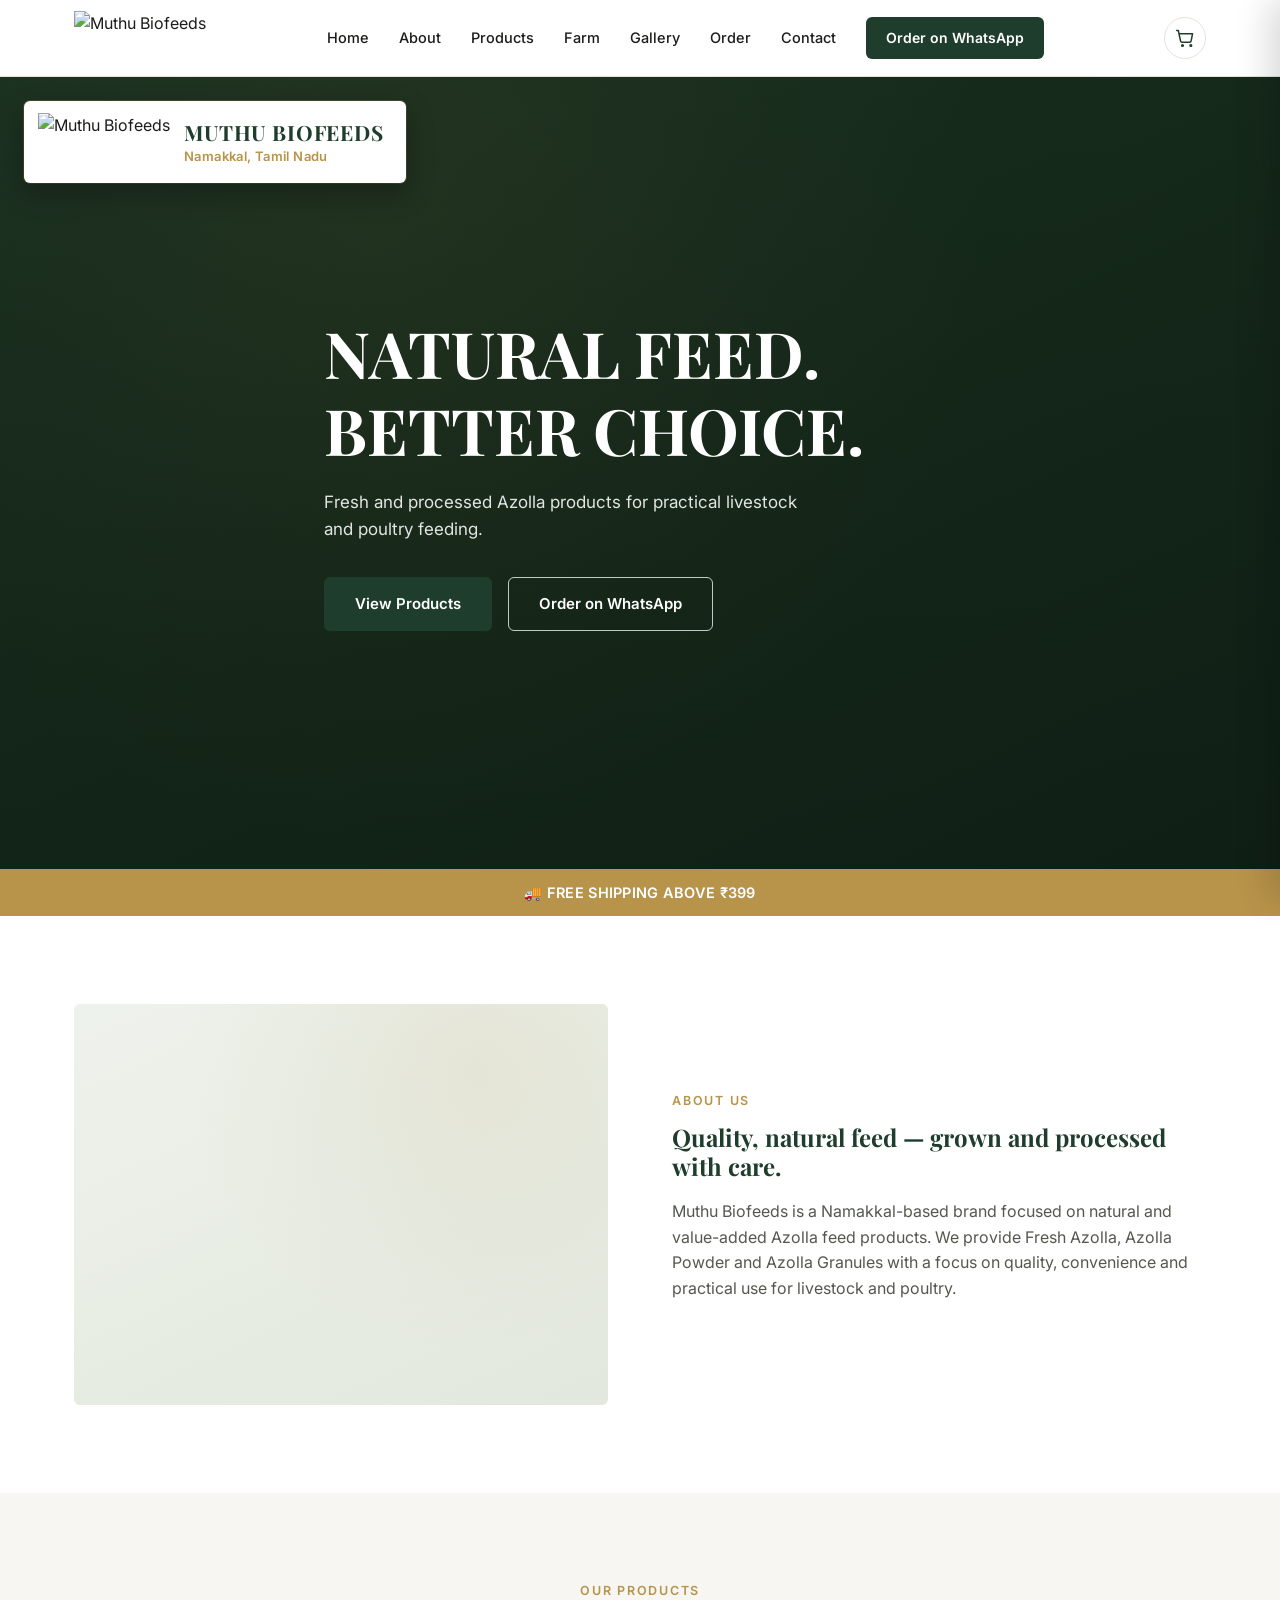
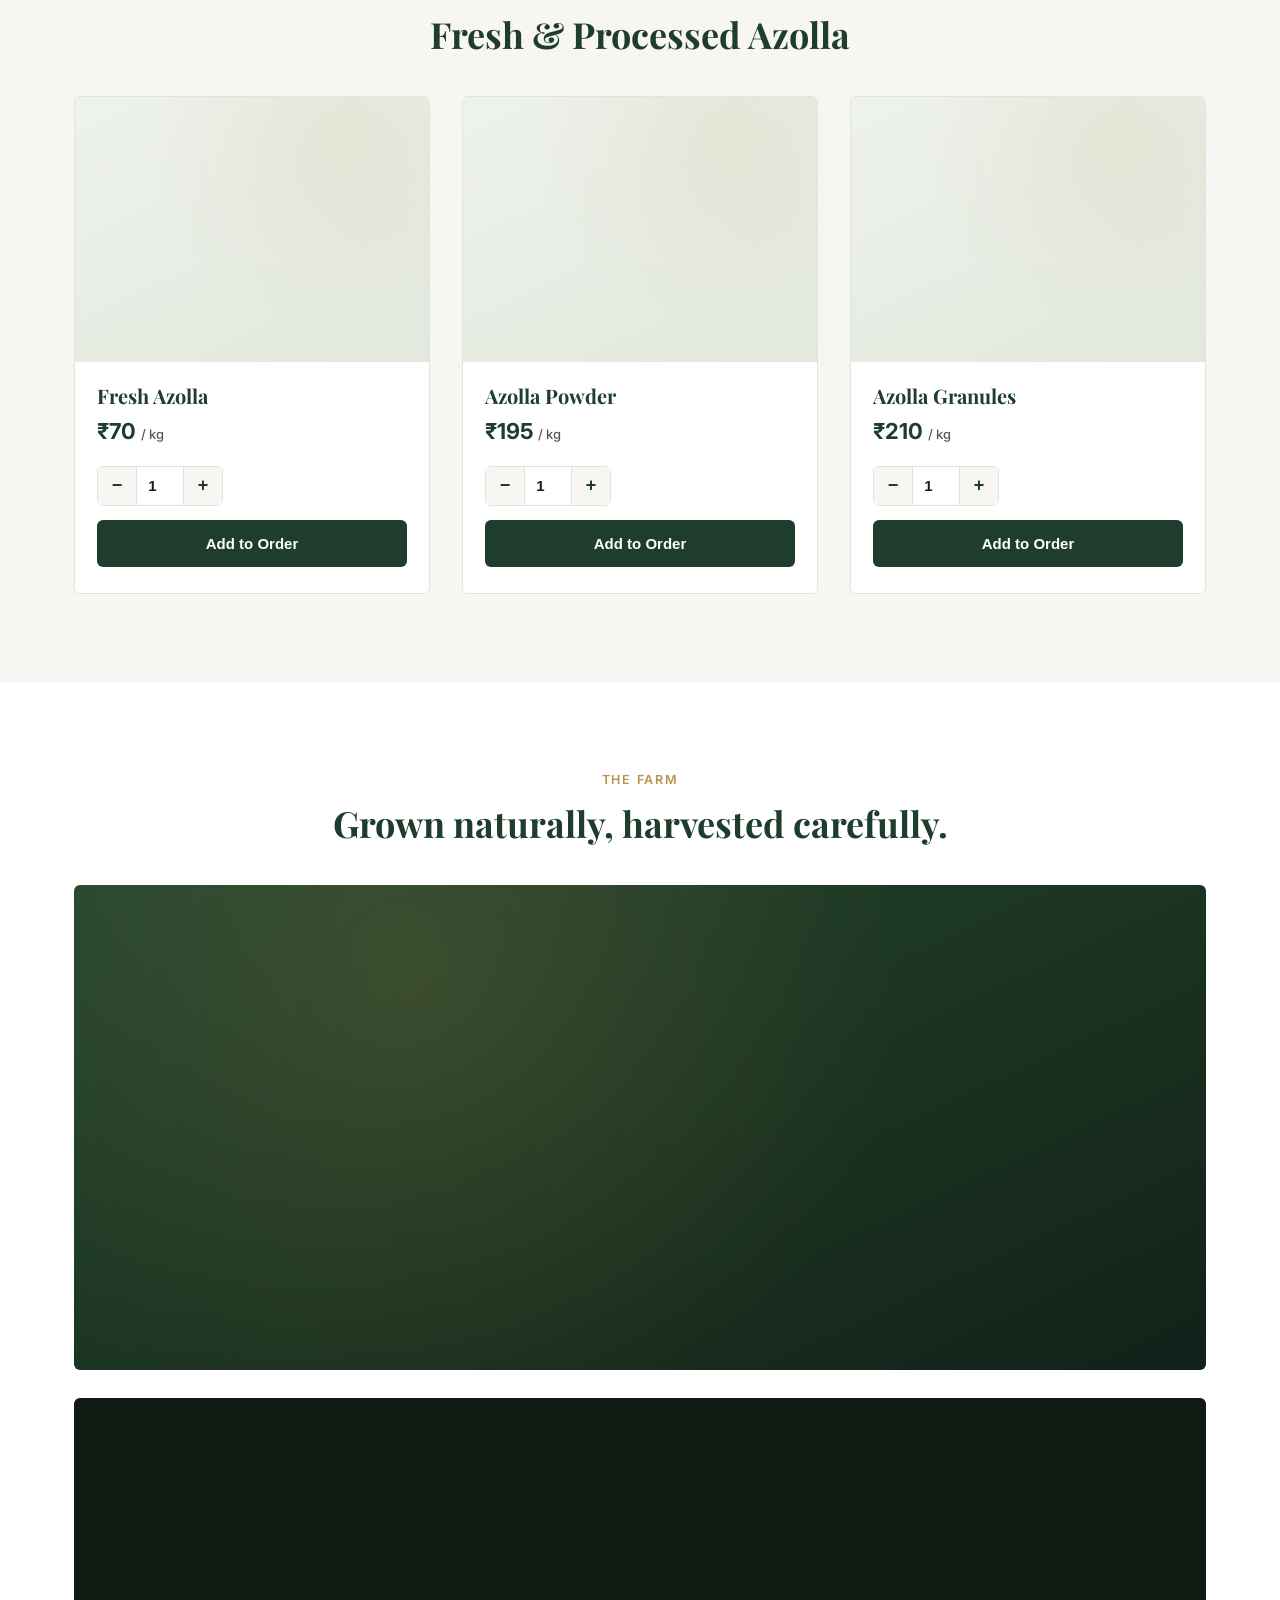
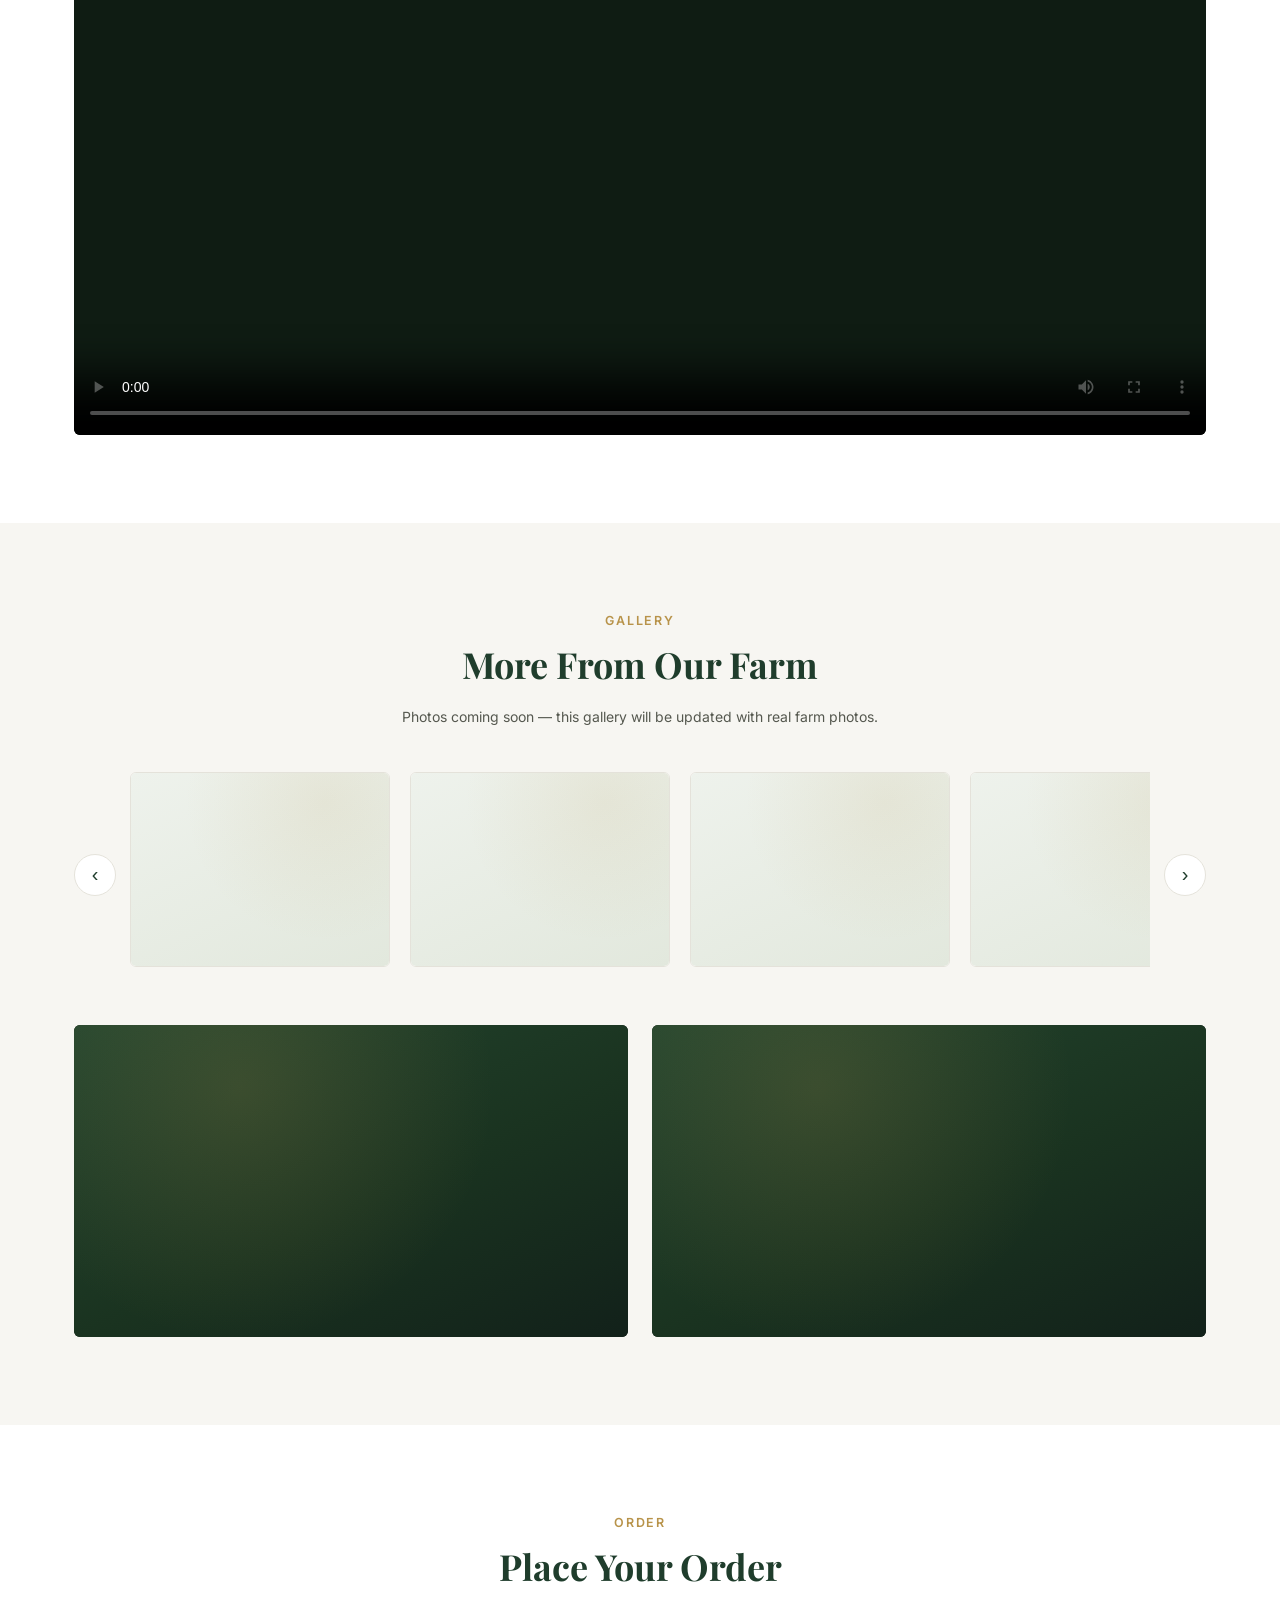
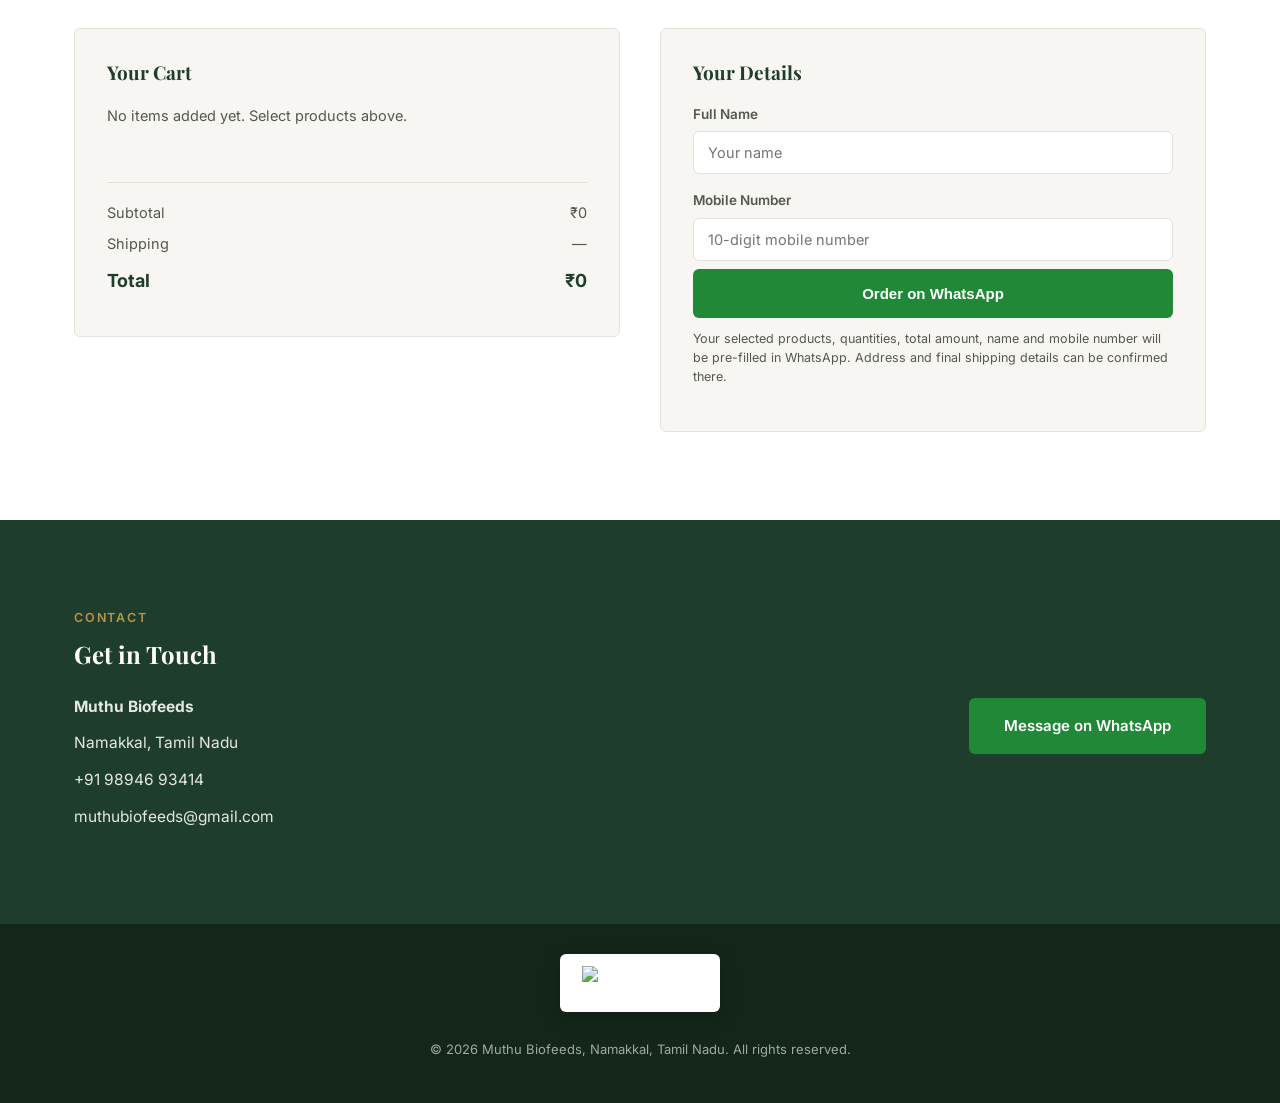
==== index.html @ d83cf25a "Add files via upload" ====
<!DOCTYPE html>
<html lang="en">
<head>
<meta charset="UTF-8">
<meta name="viewport" content="width=device-width, initial-scale=1.0">
<title>Muthu Biofeeds | Azolla Feed Products in Namakkal, Tamil Nadu</title>
<meta name="description" content="Muthu Biofeeds in Namakkal, Tamil Nadu offers Fresh Azolla, Azolla Powder and Azolla Granules for cattle, goats and poultry. Order directly on WhatsApp.">
<meta name="keywords" content="Azolla feed, Azolla powder, Azolla granules, fresh Azolla, Azolla feed Namakkal, Azolla feed Tamil Nadu, cattle feed, goat feed, poultry feed">
<meta name="author" content="Muthu Biofeeds">
<meta name="robots" content="index, follow, max-image-preview:large">
<meta name="theme-color" content="#0b5d3b">
<link rel="canonical" href="https://azolla.shop/">

<meta property="og:type" content="website">
<meta property="og:title" content="Muthu Biofeeds | Azolla Feed Products">
<meta property="og:description" content="Fresh Azolla, Azolla Powder and Azolla Granules from Muthu Biofeeds, Namakkal, Tamil Nadu.">
<meta property="og:url" content="https://azolla.shop/">
<meta property="og:image" content="https://azolla.shop/assets/images/hero-farm.jpg">
<meta property="og:site_name" content="Muthu Biofeeds">
<meta name="twitter:card" content="summary_large_image">
<meta name="twitter:title" content="Muthu Biofeeds | Azolla Feed Products">
<meta name="twitter:description" content="Fresh and processed Azolla products for cattle, goats and poultry.">
<meta name="twitter:image" content="https://azolla.shop/assets/images/hero-farm.jpg">

<!-- Fonts -->
<link rel="preconnect" href="https://fonts.googleapis.com">
<link rel="preconnect" href="https://fonts.gstatic.com" crossorigin>
<link href="https://fonts.googleapis.com/css2?family=Playfair+Display:wght@600;700&family=Inter:wght@400;500;600;700&display=swap" rel="stylesheet">

<link rel="stylesheet" href="style.css">

<!-- Favicon -->
<link rel="icon" type="image/png" sizes="32x32" href="assets/images/favicon-32.png">
<link rel="icon" type="image/png" sizes="16x16" href="assets/images/favicon-16.png">
<link rel="apple-touch-icon" sizes="180x180" href="assets/images/favicon-180.png">
<script type="application/ld+json">
{
  "@context": "https://schema.org",
  "@type": "Organization",
  "name": "Muthu Biofeeds",
  "url": "https://azolla.shop/",
  "logo": "https://azolla.shop/assets/images/logo-full-transparent-sm.png",
  "description": "Azolla feed products including Fresh Azolla, Azolla Powder and Azolla Granules for cattle, goats and poultry.",
  "telephone": "+91 98946 93414",
  "email": "muthubiofeeds@gmail.com",
  "address": {
    "@type": "PostalAddress",
    "addressLocality": "Namakkal",
    "addressRegion": "Tamil Nadu",
    "addressCountry": "IN"
  },
  "sameAs": []
}
</script>
</head>
<body>

<!-- ================= HEADER ================= -->
<header class="site-header" id="top">
  <div class="container header-inner">
    <a href="#top" class="brand">
      <img src="assets/images/logo-full-transparent-sm.png" alt="Muthu Biofeeds" class="brand-logo">
    </a>

    <nav class="main-nav" id="mainNav">
      <a href="#top" class="nav-link">Home</a>
      <a href="#about" class="nav-link">About</a>
      <a href="#products" class="nav-link">Products</a>
      <a href="#farm" class="nav-link">Farm</a>
      <a href="#gallery" class="nav-link">Gallery</a>
      <a href="#order" class="nav-link">Order</a>
      <a href="#contact" class="nav-link">Contact</a>
      <a href="#order" class="nav-cta">Order on WhatsApp</a>
    </nav>

    <div class="header-actions">
      <button class="cart-icon-btn" id="cartIconBtn" aria-label="View cart">
        <svg viewBox="0 0 24 24" fill="none" stroke="currentColor" stroke-width="1.8" stroke-linecap="round" stroke-linejoin="round">
          <circle cx="9" cy="21" r="1"></circle>
          <circle cx="19" cy="21" r="1"></circle>
          <path d="M2 3h2l2.6 12.4a2 2 0 0 0 2 1.6h8.8a2 2 0 0 0 2-1.6L21 7H6"></path>
        </svg>
        <span class="cart-count" id="cartCount">0</span>
      </button>

      <button class="nav-toggle" id="navToggle" aria-label="Open menu">
        <span></span><span></span><span></span>
      </button>
    </div>
  </div>
</header>

<!-- ================= CART DRAWER ================= -->
<div class="cart-drawer-overlay" id="cartOverlay"></div>
<aside class="cart-drawer" id="cartDrawer" aria-label="Shopping cart">
  <div class="cart-drawer-header">
    <h3>Your Cart</h3>
    <button class="cart-drawer-close" id="cartDrawerClose" aria-label="Close cart">&times;</button>
  </div>

  <div class="cart-drawer-body">
    <div id="drawerItems" class="cart-items">
      <p class="cart-empty" id="drawerEmptyMsg">No items added yet. Select products to add them here.</p>
    </div>
  </div>

  <div class="cart-drawer-footer">
    <div class="cart-row cart-total">
      <span>Total</span>
      <span id="drawerTotal">₹0</span>
    </div>
    <a href="#order" class="btn btn-primary" id="drawerCheckoutBtn">View Cart &amp; Checkout</a>
  </div>
</aside>

<!-- ================= HERO ================= -->
<section class="hero">
  <div class="hero-media">
    <div class="media-placeholder placeholder-dark">
      <img src="assets/images/logo-icon-sm.png" alt="" class="placeholder-mark">
    </div>
    <!-- Replace this file with a real photograph of your Azolla farm -->
    <img src="assets/images/hero-farm.jpg" alt="Azolla cultivation pond at Muthu Biofeeds farm" class="real-photo" onload="this.classList.add('loaded')" onerror="this.style.display='none'">
  </div>
  <div class="hero-overlay"></div>

  <div class="hero-brand-cluster">
    <img src="assets/images/logo-icon-sm.png" alt="Muthu Biofeeds" class="hero-brand-icon">
    <div class="hero-brand-text">
      <span class="hero-name-title">MUTHU BIOFEEDS</span>
      <span class="hero-name-sub">Namakkal, Tamil Nadu</span>
    </div>
  </div>

  <div class="container hero-content">
    <h1>NATURAL FEED.<br>BETTER CHOICE.</h1>
    <p class="hero-sub">Fresh and processed Azolla products for practical livestock and poultry feeding.</p>
    <div class="hero-actions">
      <a href="#products" class="btn btn-primary">View Products</a>
      <a href="#order" class="btn btn-outline">Order on WhatsApp</a>
    </div>
  </div>
</section>

<!-- ================= SHIPPING BANNER ================= -->
<div class="shipping-banner">
  <div class="container">🚚 FREE SHIPPING ABOVE ₹399</div>
</div>

<!-- ================= ABOUT ================= -->
<section class="about" id="about">
  <div class="container about-grid reveal">
    <div class="about-media">
      <div class="media-placeholder placeholder-light">
        <img src="assets/images/logo-icon-sm.png" alt="" class="placeholder-mark">
      </div>
      <img src="assets/images/about-azolla.jpg" alt="Fresh Azolla in cultivation tank" class="real-photo" onload="this.classList.add('loaded')" onerror="this.style.display='none'">
    </div>
    <div class="about-text">
      <p class="section-label">About Us</p>
      <h2>Quality, natural feed — grown and processed with care.</h2>
      <p>Muthu Biofeeds is a Namakkal-based brand focused on natural and value-added Azolla feed products. We provide Fresh Azolla, Azolla Powder and Azolla Granules with a focus on quality, convenience and practical use for livestock and poultry.</p>
    </div>
  </div>
</section>

<!-- ================= PRODUCTS ================= -->
<section class="products" id="products">
  <div class="container">
    <p class="section-label center">Our Products</p>
    <h2 class="section-title center">Fresh &amp; Processed Azolla</h2>

    <div class="product-grid reveal-stagger">

      <!-- Product 1 -->
      <article class="product-card stagger-item" data-id="fresh" data-name="Fresh Azolla" data-price="70" data-unit="kg">
        <div class="product-media">
          <div class="media-placeholder placeholder-light">
            <img src="assets/images/logo-icon-sm.png" alt="" class="placeholder-mark small">
          </div>
          <img src="assets/images/product-fresh-azolla.jpg" alt="Fresh Azolla harvested from cultivation pond" class="real-photo" onload="this.classList.add('loaded')" onerror="this.style.display='none'">
        </div>
        <div class="product-body">
          <h3>Fresh Azolla</h3>
          <p class="product-price">₹70 <span>/ kg</span></p>
          <div class="qty-control">
            <button class="qty-btn minus" aria-label="Decrease quantity">−</button>
            <input type="number" class="qty-input" value="1" min="1" readonly>
            <button class="qty-btn plus" aria-label="Increase quantity">+</button>
          </div>
          <button class="btn btn-add">Add to Order</button>
        </div>
      </article>

      <!-- Product 2 -->
      <article class="product-card stagger-item" data-id="powder" data-name="Azolla Powder" data-price="195" data-unit="kg">
        <div class="product-media">
          <div class="media-placeholder placeholder-light">
            <img src="assets/images/logo-icon-sm.png" alt="" class="placeholder-mark small">
          </div>
          <img src="assets/images/product-azolla-powder.jpg" alt="Dried Azolla powder" class="real-photo" onload="this.classList.add('loaded')" onerror="this.style.display='none'">
        </div>
        <div class="product-body">
          <h3>Azolla Powder</h3>
          <p class="product-price">₹195 <span>/ kg</span></p>
          <div class="qty-control">
            <button class="qty-btn minus" aria-label="Decrease quantity">−</button>
            <input type="number" class="qty-input" value="1" min="1" readonly>
            <button class="qty-btn plus" aria-label="Increase quantity">+</button>
          </div>
          <button class="btn btn-add">Add to Order</button>
        </div>
      </article>

      <!-- Product 3 -->
      <article class="product-card stagger-item" data-id="granules" data-name="Azolla Granules" data-price="210" data-unit="kg">
        <div class="product-media">
          <div class="media-placeholder placeholder-light">
            <img src="assets/images/logo-icon-sm.png" alt="" class="placeholder-mark small">
          </div>
          <img src="assets/images/product-azolla-granules.jpg" alt="Azolla granules" class="real-photo" onload="this.classList.add('loaded')" onerror="this.style.display='none'">
        </div>
        <div class="product-body">
          <h3>Azolla Granules</h3>
          <p class="product-price">₹210 <span>/ kg</span></p>
          <div class="qty-control">
            <button class="qty-btn minus" aria-label="Decrease quantity">−</button>
            <input type="number" class="qty-input" value="1" min="1" readonly>
            <button class="qty-btn plus" aria-label="Increase quantity">+</button>
          </div>
          <button class="btn btn-add">Add to Order</button>
        </div>
      </article>

    </div>
  </div>
</section>

<!-- ================= FARM ================= -->
<section class="farm" id="farm">
  <div class="container">
    <p class="section-label center">The Farm</p>
    <h2 class="section-title center">Grown naturally, harvested carefully.</h2>

    <div class="farm-media reveal">
      <div class="media-placeholder placeholder-dark">
        <img src="assets/images/logo-icon-sm.png" alt="" class="placeholder-mark">
      </div>
      <img src="assets/images/farm-wide.jpg" alt="Wide view of Azolla cultivation farm" class="real-photo" onload="this.classList.add('loaded')" onerror="this.style.display='none'">
    </div>

    <div class="farm-video-wrap">
      <video class="farm-video" controls poster="assets/images/farm-video-poster.jpg">
        <source src="assets/farm-video.mp4" type="video/mp4">
        Your browser does not support the video tag.
      </video>
    </div>
  </div>
</section>

<!-- ================= GALLERY ================= -->
<section class="gallery" id="gallery">
  <div class="container">
    <p class="section-label center">Gallery</p>
    <h2 class="section-title center">More From Our Farm</h2>
    <p class="gallery-note center">Photos coming soon — this gallery will be updated with real farm photos.</p>

    <div class="gallery-slider-wrap reveal">
      <button class="gallery-arrow gallery-prev" aria-label="Previous photos">&#8249;</button>
      <div class="gallery-track" id="galleryTrack">
        <div class="gallery-slide stagger-item">
          <div class="media-placeholder placeholder-light">
            <img src="assets/images/logo-icon-sm.png" alt="" class="placeholder-mark small">
          </div>
          <img src="assets/images/gallery-1.jpg" alt="Muthu Biofeeds farm photo 1" class="real-photo" onload="this.classList.add('loaded')" onerror="this.style.display='none'">
        </div>
        <div class="gallery-slide stagger-item">
          <div class="media-placeholder placeholder-light">
            <img src="assets/images/logo-icon-sm.png" alt="" class="placeholder-mark small">
          </div>
          <img src="assets/images/gallery-2.jpg" alt="Muthu Biofeeds farm photo 2" class="real-photo" onload="this.classList.add('loaded')" onerror="this.style.display='none'">
        </div>
        <div class="gallery-slide stagger-item">
          <div class="media-placeholder placeholder-light">
            <img src="assets/images/logo-icon-sm.png" alt="" class="placeholder-mark small">
          </div>
          <img src="assets/images/gallery-3.jpg" alt="Muthu Biofeeds farm photo 3" class="real-photo" onload="this.classList.add('loaded')" onerror="this.style.display='none'">
        </div>
        <div class="gallery-slide stagger-item">
          <div class="media-placeholder placeholder-light">
            <img src="assets/images/logo-icon-sm.png" alt="" class="placeholder-mark small">
          </div>
          <img src="assets/images/gallery-4.jpg" alt="Muthu Biofeeds farm photo 4" class="real-photo" onload="this.classList.add('loaded')" onerror="this.style.display='none'">
        </div>
        <div class="gallery-slide stagger-item">
          <div class="media-placeholder placeholder-light">
            <img src="assets/images/logo-icon-sm.png" alt="" class="placeholder-mark small">
          </div>
          <img src="assets/images/gallery-5.jpg" alt="Muthu Biofeeds farm photo 5" class="real-photo" onload="this.classList.add('loaded')" onerror="this.style.display='none'">
        </div>
        <div class="gallery-slide stagger-item">
          <div class="media-placeholder placeholder-light">
            <img src="assets/images/logo-icon-sm.png" alt="" class="placeholder-mark small">
          </div>
          <img src="assets/images/gallery-6.jpg" alt="Muthu Biofeeds farm photo 6" class="real-photo" onload="this.classList.add('loaded')" onerror="this.style.display='none'">
        </div>
        <div class="gallery-slide stagger-item">
          <div class="media-placeholder placeholder-light">
            <img src="assets/images/logo-icon-sm.png" alt="" class="placeholder-mark small">
          </div>
          <img src="assets/images/gallery-7.jpg" alt="Muthu Biofeeds farm photo 7" class="real-photo" onload="this.classList.add('loaded')" onerror="this.style.display='none'">
        </div>
        <div class="gallery-slide stagger-item">
          <div class="media-placeholder placeholder-light">
            <img src="assets/images/logo-icon-sm.png" alt="" class="placeholder-mark small">
          </div>
          <img src="assets/images/gallery-8.jpg" alt="Muthu Biofeeds farm photo 8" class="real-photo" onload="this.classList.add('loaded')" onerror="this.style.display='none'">
        </div>
        <div class="gallery-slide stagger-item">
          <div class="media-placeholder placeholder-light">
            <img src="assets/images/logo-icon-sm.png" alt="" class="placeholder-mark small">
          </div>
          <img src="assets/images/gallery-9.jpg" alt="Muthu Biofeeds farm photo 9" class="real-photo" onload="this.classList.add('loaded')" onerror="this.style.display='none'">
        </div>
        <div class="gallery-slide stagger-item">
          <div class="media-placeholder placeholder-light">
            <img src="assets/images/logo-icon-sm.png" alt="" class="placeholder-mark small">
          </div>
          <img src="assets/images/gallery-10.jpg" alt="Muthu Biofeeds farm photo 10" class="real-photo" onload="this.classList.add('loaded')" onerror="this.style.display='none'">
        </div>
      </div>
      <button class="gallery-arrow gallery-next" aria-label="Next photos">&#8250;</button>
    </div>

    <div class="gallery-videos reveal">
      <div class="gallery-video-card">
        <div class="media-placeholder placeholder-dark">
          <img src="assets/images/logo-icon-sm.png" alt="" class="placeholder-mark">
        </div>
        <video class="gallery-video real-photo" controls poster="assets/images/video-gallery-1-poster.jpg" onloadeddata="this.classList.add('loaded')" onerror="this.style.display='none'">
          <source src="assets/farm-video-2.mp4" type="video/mp4">
        </video>
      </div>
      <div class="gallery-video-card">
        <div class="media-placeholder placeholder-dark">
          <img src="assets/images/logo-icon-sm.png" alt="" class="placeholder-mark">
        </div>
        <video class="gallery-video real-photo" controls poster="assets/images/video-gallery-2-poster.jpg" onloadeddata="this.classList.add('loaded')" onerror="this.style.display='none'">
          <source src="assets/farm-video-3.mp4" type="video/mp4">
        </video>
      </div>
    </div>
  </div>
</section>

<!-- ================= ORDER ================= -->
<section class="order" id="order">
  <div class="container">
    <p class="section-label center">Order</p>
    <h2 class="section-title center">Place Your Order</h2>

    <div class="order-layout reveal">

      <!-- Cart -->
      <div class="cart-box">
        <h3>Your Cart</h3>
        <div id="cartItems" class="cart-items">
          <p class="cart-empty" id="cartEmptyMsg">No items added yet. Select products above.</p>
        </div>
        <div class="cart-summary">
          <div class="cart-row">
            <span>Subtotal</span>
            <span id="cartSubtotal">₹0</span>
          </div>
          <div class="cart-row">
            <span>Shipping</span>
            <span id="cartShipping">—</span>
          </div>
          <div class="cart-row cart-total">
            <span>Total</span>
            <span id="cartTotal">₹0</span>
          </div>
        </div>
      </div>

      <!-- Customer details -->
      <div class="details-box">
        <h3>Your Details</h3>
        <label for="custName">Full Name</label>
        <input type="text" id="custName" placeholder="Your name" autocomplete="name">

        <label for="custMobile">Mobile Number</label>
        <input type="tel" id="custMobile" placeholder="10-digit mobile number" inputmode="numeric" autocomplete="tel">

        <button class="btn btn-whatsapp" id="orderWhatsappBtn">
          Order on WhatsApp
        </button>
        <p class="order-note">Your selected products, quantities, total amount, name and mobile number will be pre-filled in WhatsApp. Address and final shipping details can be confirmed there.</p>
      </div>

    </div>
  </div>
</section>

<!-- ================= CONTACT ================= -->
<section class="contact" id="contact">
  <div class="container contact-grid">
    <div>
      <p class="section-label">Contact</p>
      <h2>Get in Touch</h2>
      <ul class="contact-list">
        <li><strong>Muthu Biofeeds</strong></li>
        <li>Namakkal, Tamil Nadu</li>
        <li><a href="tel:+919894693414">+91 98946 93414</a></li>
        <li><a href="mailto:muthubiofeeds@gmail.com">muthubiofeeds@gmail.com</a></li>
      </ul>
    </div>
    <div class="contact-cta">
      <a href="https://wa.me/919894693414" target="_blank" rel="noopener" class="btn btn-whatsapp">Message on WhatsApp</a>
    </div>
  </div>
</section>

<!-- ================= FOOTER ================= -->
<footer class="site-footer">
  <div class="container footer-inner">
    <img src="assets/images/logo-full-transparent-sm.png" alt="Muthu Biofeeds" class="footer-logo">
    <p>&copy; <span id="year"></span> Muthu Biofeeds, Namakkal, Tamil Nadu. All rights reserved.</p>
  </div>
</footer>

<script src="script.js"></script>
</body>
</html>
---- style.css ----
/* =========================================================
   Muthu Bio Feeds — Premium Minimal Stylesheet
   ========================================================= */

:root {
  --green-deep: #1f3d2c;
  --green: #2d5a3d;
  --green-light: #4a7a5c;
  --gold: #b8934a;
  --white: #ffffff;
  --off-white: #f7f6f2;
  --ink: #1c1c1a;
  --ink-soft: #55584f;
  --border: #e4e2da;

  --font-heading: 'Playfair Display', Georgia, serif;
  --font-body: 'Inter', -apple-system, BlinkMacSystemFont, 'Segoe UI', sans-serif;

  --radius: 6px;
  --transition: 200ms ease;
}

* { box-sizing: border-box; }

html { scroll-behavior: smooth; }

body {
  margin: 0;
  font-family: var(--font-body);
  color: var(--ink);
  background: var(--white);
  line-height: 1.6;
  overflow-x: hidden;
}

img { max-width: 100%; display: block; }

a { color: inherit; text-decoration: none; }

.container {
  width: 100%;
  max-width: 1180px;
  margin: 0 auto;
  padding: 0 24px;
}

h1, h2, h3 {
  font-family: var(--font-heading);
  color: var(--green-deep);
  line-height: 1.2;
  margin: 0;
}

section { padding: 88px 0; }

.section-label {
  text-transform: uppercase;
  letter-spacing: 0.14em;
  font-size: 12.5px;
  font-weight: 600;
  color: var(--gold);
  margin: 0 0 12px;
}

.section-title {
  font-size: clamp(26px, 3.2vw, 36px);
  margin-bottom: 40px;
}

.center { text-align: center; }

/* ---------- Buttons ---------- */
.btn {
  display: inline-flex;
  align-items: center;
  justify-content: center;
  padding: 14px 30px;
  border-radius: var(--radius);
  font-weight: 600;
  font-size: 15px;
  cursor: pointer;
  border: 1.5px solid transparent;
  transition: transform var(--transition), background var(--transition), border-color var(--transition), color var(--transition);
  white-space: nowrap;
}
.btn:active { transform: scale(0.98); }

.btn-primary {
  background: var(--green-deep);
  color: var(--white);
}
.btn-primary:hover { background: var(--green); }

.btn-outline {
  background: transparent;
  color: var(--white);
  border-color: rgba(255,255,255,0.75);
}
.btn-outline:hover { background: rgba(255,255,255,0.12); }

.btn-add {
  width: 100%;
  background: var(--green-deep);
  color: var(--white);
  margin-top: 14px;
}
.btn-add:hover { background: var(--green); }
.btn-add.added { background: var(--gold); }

.btn-whatsapp {
  width: 100%;
  background: #218838;
  color: var(--white);
  margin-top: 8px;
  padding: 15px 30px;
}
.btn-whatsapp:hover { background: #1b6e2d; }

/* ---------- Header ---------- */
.site-header {
  position: sticky;
  top: 0;
  z-index: 100;
  background: rgba(255,255,255,0.96);
  backdrop-filter: saturate(180%) blur(6px);
  border-bottom: 1px solid var(--border);
}

.header-inner {
  display: flex;
  align-items: center;
  justify-content: space-between;
  height: 76px;
}

.brand {
  display: flex;
  align-items: center;
}

.brand-logo {
  height: 54px;
  width: auto;
  display: block;
}

.main-nav {
  display: flex;
  align-items: center;
  gap: 30px;
}

.nav-link {
  font-size: 14.5px;
  font-weight: 500;
  color: var(--ink);
  position: relative;
  padding: 4px 0;
  transition: color var(--transition);
}
.nav-link:hover { color: var(--green); }
.nav-link::after {
  content: "";
  position: absolute;
  left: 0; bottom: -2px;
  width: 0; height: 1.5px;
  background: var(--gold);
  transition: width var(--transition);
}
.nav-link:hover::after { width: 100%; }

.nav-cta {
  background: var(--green-deep);
  color: var(--white) !important;
  padding: 10px 20px;
  border-radius: var(--radius);
  font-size: 14px;
  font-weight: 600;
  transition: background var(--transition);
}
.nav-cta:hover { background: var(--green); }

/* ---------- Cart icon button ---------- */
.header-actions {
  display: flex;
  align-items: center;
  gap: 14px;
}

.cart-icon-btn {
  position: relative;
  display: flex;
  align-items: center;
  justify-content: center;
  width: 42px;
  height: 42px;
  border-radius: 50%;
  border: 1.5px solid var(--border);
  background: var(--white);
  color: var(--green-deep);
  cursor: pointer;
  flex-shrink: 0;
  transition: border-color var(--transition), transform 150ms ease;
}
.cart-icon-btn svg { width: 20px; height: 20px; }
.cart-icon-btn:hover { border-color: var(--green-light); }
.cart-icon-btn.bump { animation: cartBump 350ms ease; }
@keyframes cartBump {
  0% { transform: scale(1); }
  35% { transform: scale(1.18); }
  100% { transform: scale(1); }
}

.cart-count {
  position: absolute;
  top: -4px;
  right: -4px;
  min-width: 18px;
  height: 18px;
  padding: 0 4px;
  border-radius: 999px;
  background: var(--gold);
  color: var(--white);
  font-size: 11px;
  font-weight: 700;
  line-height: 18px;
  text-align: center;
}

/* ---------- Cart drawer ---------- */
.cart-drawer-overlay {
  position: fixed;
  inset: 0;
  background: rgba(15,25,18,0.5);
  opacity: 0;
  pointer-events: none;
  transition: opacity 280ms ease;
  z-index: 199;
}
.cart-drawer-overlay.open {
  opacity: 1;
  pointer-events: auto;
}

.cart-drawer {
  position: fixed;
  top: 0;
  right: 0;
  height: 100vh;
  width: 100%;
  max-width: 400px;
  background: var(--white);
  z-index: 200;
  display: flex;
  flex-direction: column;
  transform: translateX(100%);
  transition: transform 320ms cubic-bezier(0.22, 1, 0.36, 1);
  box-shadow: -12px 0 32px rgba(0,0,0,0.14);
}
.cart-drawer.open { transform: translateX(0); }

.cart-drawer-header {
  display: flex;
  align-items: center;
  justify-content: space-between;
  padding: 22px 24px;
  border-bottom: 1px solid var(--border);
}
.cart-drawer-header h3 {
  font-size: 19px;
}
.cart-drawer-close {
  background: none;
  border: none;
  font-size: 26px;
  line-height: 1;
  color: var(--ink-soft);
  cursor: pointer;
  padding: 4px;
}
.cart-drawer-close:hover { color: var(--ink); }

.cart-drawer-body {
  flex: 1;
  overflow-y: auto;
  padding: 20px 24px;
}

.cart-drawer-footer {
  padding: 20px 24px 24px;
  border-top: 1px solid var(--border);
}
.cart-drawer-footer .btn { width: 100%; margin-top: 14px; }

.cart-item.just-added {
  animation: itemFlash 900ms ease;
}
@keyframes itemFlash {
  0% { background: #eef6ee; }
  100% { background: transparent; }
}

@media (max-width: 640px) {
  .cart-drawer { max-width: 100%; }
}

.nav-toggle {
  display: none;
  flex-direction: column;
  gap: 5px;
  background: none;
  border: none;
  cursor: pointer;
  padding: 8px;
}
.nav-toggle span {
  width: 24px;
  height: 2px;
  background: var(--green-deep);
  display: block;
}

/* ---------- Hero ---------- */
.hero {
  position: relative;
  min-height: 88vh;
  display: flex;
  align-items: center;
  overflow: hidden;
  background: var(--green-deep);
}

.hero-media {
  position: absolute;
  inset: 0;
}
.hero-media .real-photo {
  position: absolute;
  inset: 0;
  width: 100%;
  height: 100%;
  object-fit: cover;
  opacity: 0;
  transition: opacity 500ms ease;
}
.hero-media .real-photo.loaded { opacity: 1; }

/* ---------- Hero brand cluster (logo + name, top-left corner) ---------- */
.hero-brand-cluster {
  position: absolute;
  top: 24px;
  left: 24px;
  z-index: 3;
  display: flex;
  align-items: center;
  gap: 14px;
  background: #ffffff;
  border-radius: var(--radius);
  padding: 12px 22px 12px 14px;
  box-shadow: 0 10px 28px rgba(0,0,0,0.30), 0 0 0 1px rgba(184,147,74,0.25);
}

.hero-brand-icon {
  height: 58px;
  width: auto;
  display: block;
  flex-shrink: 0;
}

.hero-brand-text {
  display: flex;
  flex-direction: column;
  line-height: 1.3;
}
.hero-name-title {
  font-family: var(--font-heading);
  font-weight: 700;
  font-size: 21px;
  color: var(--green-deep);
  letter-spacing: 0.04em;
  text-shadow: 0 1px 0 rgba(255,255,255,0.6);
}
.hero-name-sub {
  font-size: 13px;
  font-weight: 600;
  color: var(--gold);
  letter-spacing: 0.03em;
  margin-top: 2px;
}

/* ---------- Media placeholder panels ----------
   Shown until a real photo is dropped into assets/images/
   with the matching filename — then it fades in automatically. */
.media-placeholder {
  position: absolute;
  inset: 0;
  display: flex;
  align-items: center;
  justify-content: center;
}

.placeholder-dark {
  background:
    radial-gradient(circle at 30% 20%, rgba(184,147,74,0.18), transparent 55%),
    linear-gradient(155deg, #24462f 0%, #1a3320 55%, #12211a 100%);
}

.placeholder-light {
  background:
    radial-gradient(circle at 75% 15%, rgba(184,147,74,0.10), transparent 55%),
    linear-gradient(155deg, #eef2ec 0%, #e2e8dd 100%);
}

.placeholder-mark {
  width: 92px;
  opacity: 0.85;
  filter: drop-shadow(0 2px 6px rgba(0,0,0,0.08));
}
.placeholder-dark .placeholder-mark { opacity: 0.92; }
.placeholder-mark.small { width: 56px; }

.hero-overlay {
  position: absolute;
  inset: 0;
  background: linear-gradient(180deg, rgba(15,30,20,0.55) 0%, rgba(15,30,20,0.72) 100%);
}

.hero-content {
  position: relative;
  z-index: 2;
  color: var(--white);
  max-width: 680px;
  animation: fadeUp 900ms ease both;
}



.hero h1 {
  font-size: clamp(38px, 6vw, 64px);
  color: var(--white);
  font-weight: 700;
}

.hero-sub {
  margin-top: 20px;
  font-size: 17px;
  color: rgba(255,255,255,0.88);
  max-width: 480px;
}

.hero-actions {
  margin-top: 34px;
  display: flex;
  gap: 16px;
  flex-wrap: wrap;
}

@keyframes fadeUp {
  from { opacity: 0; transform: translateY(18px); }
  to { opacity: 1; transform: translateY(0); }
}

/* ---------- Scroll reveal (subtle, professional) ---------- */
.reveal {
  opacity: 0;
  transform: translateY(22px);
  transition: opacity 700ms ease, transform 700ms ease;
}
.reveal.in-view {
  opacity: 1;
  transform: translateY(0);
}
.reveal-stagger.in-view .stagger-item {
  animation: fadeUp 650ms ease both;
}
.reveal-stagger.in-view .stagger-item:nth-child(2) { animation-delay: 100ms; }
.reveal-stagger.in-view .stagger-item:nth-child(3) { animation-delay: 200ms; }

@media (prefers-reduced-motion: reduce) {
  .reveal, .reveal.in-view, .stagger-item {
    opacity: 1 !important;
    transform: none !important;
    animation: none !important;
    transition: none !important;
  }
}

/* ---------- Shipping banner ---------- */
.shipping-banner {
  background: var(--gold);
  color: var(--white);
  text-align: center;
  font-weight: 600;
  font-size: 14.5px;
  letter-spacing: 0.02em;
  padding: 12px 0;
}

/* ---------- About ---------- */
.about-grid {
  display: grid;
  grid-template-columns: 1fr 1fr;
  gap: 64px;
  align-items: center;
}

.about-media {
  position: relative;
  border-radius: var(--radius);
  overflow: hidden;
  aspect-ratio: 4/3;
  background: var(--off-white);
}
.about-media .real-photo {
  position: absolute;
  inset: 0;
  width: 100%;
  height: 100%;
  object-fit: cover;
  opacity: 0;
  transition: opacity 500ms ease;
}
.about-media .real-photo.loaded { opacity: 1; }

.about-text p:last-child {
  color: var(--ink-soft);
  font-size: 16px;
  margin-top: 18px;
}

/* ---------- Products ---------- */
.products { background: var(--off-white); }

.product-grid {
  display: grid;
  grid-template-columns: repeat(3, 1fr);
  gap: 32px;
}

.product-card {
  background: var(--white);
  border: 1px solid var(--border);
  border-radius: var(--radius);
  overflow: hidden;
  transition: box-shadow var(--transition), transform var(--transition);
}
.product-card:hover {
  box-shadow: 0 12px 28px rgba(31,61,44,0.1);
  transform: translateY(-3px);
}

.product-media {
  position: relative;
  aspect-ratio: 4/3;
  background: var(--off-white);
  overflow: hidden;
}
.product-media .real-photo {
  position: absolute;
  inset: 0;
  width: 100%;
  height: 100%;
  object-fit: cover;
  opacity: 0;
  transition: opacity 500ms ease;
}
.product-media .real-photo.loaded { opacity: 1; }

.product-body { padding: 22px 22px 26px; }

.product-body h3 {
  font-size: 20px;
  margin-bottom: 6px;
}

.product-price {
  font-size: 22px;
  font-weight: 700;
  color: var(--green-deep);
  margin: 0 0 16px;
}
.product-price span {
  font-size: 13px;
  font-weight: 500;
  color: var(--ink-soft);
}

.qty-control {
  display: flex;
  align-items: center;
  border: 1px solid var(--border);
  border-radius: var(--radius);
  width: fit-content;
}
.qty-btn {
  width: 38px;
  height: 38px;
  background: var(--off-white);
  border: none;
  font-size: 18px;
  font-weight: 600;
  color: var(--green-deep);
  cursor: pointer;
  transition: background var(--transition);
}
.qty-btn:hover { background: #e9ede6; }
.qty-input {
  width: 48px;
  height: 38px;
  border: none;
  border-left: 1px solid var(--border);
  border-right: 1px solid var(--border);
  text-align: center;
  font-size: 15px;
  font-weight: 600;
  color: var(--ink);
}

/* ---------- Farm ---------- */
.farm-media {
  position: relative;
  border-radius: var(--radius);
  overflow: hidden;
  aspect-ratio: 21/9;
  background: var(--off-white);
  margin-bottom: 28px;
}
.farm-media .real-photo {
  position: absolute;
  inset: 0;
  width: 100%;
  height: 100%;
  object-fit: cover;
  opacity: 0;
  transition: opacity 500ms ease;
}
.farm-media .real-photo.loaded { opacity: 1; }

.farm-video-wrap {
  border-radius: var(--radius);
  overflow: hidden;
  aspect-ratio: 16/9;
  background: #0f1c13;
}
.farm-video { width: 100%; height: 100%; object-fit: cover; }

/* ---------- Gallery ---------- */
.gallery { background: var(--off-white); }

.gallery-note {
  color: var(--ink-soft);
  font-size: 14px;
  margin: -20px 0 40px;
}

.gallery-slider-wrap {
  display: flex;
  align-items: center;
  gap: 14px;
}

.gallery-track {
  display: flex;
  gap: 20px;
  overflow-x: auto;
  scroll-snap-type: x mandatory;
  scroll-behavior: smooth;
  padding: 4px 4px 14px;
  flex: 1;
  scrollbar-width: thin;
}
.gallery-track::-webkit-scrollbar { height: 6px; }
.gallery-track::-webkit-scrollbar-thumb { background: var(--border); border-radius: 3px; }

.gallery-slide {
  position: relative;
  flex: 0 0 260px;
  aspect-ratio: 4/3;
  border-radius: var(--radius);
  overflow: hidden;
  scroll-snap-align: start;
  background: var(--white);
  border: 1px solid var(--border);
}
.gallery-slide .real-photo {
  position: absolute;
  inset: 0;
  width: 100%;
  height: 100%;
  object-fit: cover;
  opacity: 0;
  transition: opacity 500ms ease;
}
.gallery-slide .real-photo.loaded { opacity: 1; }

.gallery-arrow {
  flex-shrink: 0;
  width: 42px;
  height: 42px;
  border-radius: 50%;
  border: 1.5px solid var(--border);
  background: var(--white);
  font-size: 20px;
  color: var(--green-deep);
  cursor: pointer;
  transition: border-color var(--transition), background var(--transition);
}
.gallery-arrow:hover { border-color: var(--green-light); background: #f2f5f0; }

.gallery-videos {
  display: grid;
  grid-template-columns: 1fr 1fr;
  gap: 24px;
  margin-top: 44px;
}

.gallery-video-card {
  position: relative;
  aspect-ratio: 16/9;
  border-radius: var(--radius);
  overflow: hidden;
  background: #0f1c13;
}
.gallery-video-card .gallery-video {
  position: absolute;
  inset: 0;
  width: 100%;
  height: 100%;
  object-fit: cover;
  opacity: 0;
  transition: opacity 500ms ease;
}
.gallery-video-card .gallery-video.loaded { opacity: 1; }

@media (max-width: 860px) {
  .gallery-videos { grid-template-columns: 1fr; }
}

@media (max-width: 640px) {
  .gallery-slide { flex-basis: 210px; }
  .gallery-arrow { width: 36px; height: 36px; font-size: 17px; }
}

/* ---------- Order ---------- */
.order-layout {
  display: grid;
  grid-template-columns: 1fr 1fr;
  gap: 40px;
  align-items: start;
}

.cart-box, .details-box {
  background: var(--off-white);
  border: 1px solid var(--border);
  border-radius: var(--radius);
  padding: 32px;
}

.cart-box h3, .details-box h3 {
  font-size: 19px;
  margin-bottom: 20px;
}

.cart-items { min-height: 60px; }

.cart-empty { color: var(--ink-soft); font-size: 14.5px; }

.cart-item {
  display: flex;
  justify-content: space-between;
  align-items: center;
  padding: 12px 0;
  border-bottom: 1px solid var(--border);
  font-size: 14.5px;
}
.cart-item:last-child { border-bottom: none; }

.cart-item-name { font-weight: 600; color: var(--ink); }
.cart-item-meta { color: var(--ink-soft); font-size: 13px; margin-top: 2px; }
.cart-item-remove {
  background: none;
  border: none;
  color: #a33;
  cursor: pointer;
  font-size: 13px;
  font-weight: 600;
}

.cart-summary {
  margin-top: 18px;
  padding-top: 18px;
  border-top: 1.5px solid var(--border);
}
.cart-row {
  display: flex;
  justify-content: space-between;
  font-size: 14.5px;
  margin-bottom: 8px;
  color: var(--ink-soft);
}
.cart-total {
  font-size: 18px;
  font-weight: 700;
  color: var(--green-deep);
  margin-top: 12px;
}

.details-box label {
  display: block;
  font-size: 13.5px;
  font-weight: 600;
  color: var(--ink-soft);
  margin: 16px 0 6px;
}
.details-box label:first-of-type { margin-top: 0; }

.details-box input,
.details-box textarea {
  width: 100%;
  padding: 12px 14px;
  border: 1px solid var(--border);
  border-radius: var(--radius);
  font-family: var(--font-body);
  font-size: 14.5px;
  color: var(--ink);
  background: var(--white);
  resize: vertical;
}
.details-box input:focus,
.details-box textarea:focus {
  outline: none;
  border-color: var(--green-light);
}

.order-note {
  font-size: 12.5px;
  color: var(--ink-soft);
  margin-top: 12px;
  line-height: 1.5;
}

/* ---------- Contact ---------- */
.contact { background: var(--green-deep); color: var(--white); }
.contact .section-label { color: var(--gold); }
.contact h2 { color: var(--white); margin-bottom: 20px; }

.contact-grid {
  display: grid;
  grid-template-columns: 1fr 1fr;
  gap: 40px;
  align-items: center;
}

.contact-list { list-style: none; padding: 0; margin: 0; }
.contact-list li {
  padding: 6px 0;
  font-size: 15.5px;
  color: rgba(255,255,255,0.88);
}
.contact-list a:hover { color: var(--gold); }

.contact-cta { display: flex; justify-content: flex-end; }
.contact-cta .btn-whatsapp { width: auto; padding: 15px 34px; }

/* ---------- Footer ---------- */
.site-footer {
  background: #14261a;
  color: rgba(255,255,255,0.6);
  padding: 30px 0;
  font-size: 13px;
  text-align: center;
}

.footer-inner {
  display: flex;
  flex-direction: column;
  align-items: center;
  gap: 14px;
}

.footer-logo {
  height: 58px;
  width: auto;
  background: var(--white);
  padding: 12px 22px;
  border-radius: var(--radius);
  box-shadow: 0 6px 18px rgba(0,0,0,0.2);
}

/* =========================================================
   Responsive
   ========================================================= */
@media (max-width: 860px) {
  .about-grid,
  .contact-grid,
  .order-layout {
    grid-template-columns: 1fr;
  }
  .contact-cta { justify-content: flex-start; }

  .product-grid { grid-template-columns: 1fr 1fr; }
}

@media (max-width: 640px) {
  section { padding: 60px 0; }

  .hero-brand-cluster {
    top: 14px;
    left: 14px;
    gap: 8px;
    padding: 8px 14px 8px 8px;
  }
  .hero-brand-icon {
    height: 38px;
  }
  .hero-name-title {
    font-size: 14px;
  }
  .hero-name-sub {
    font-size: 10px;
  }

  .nav-toggle { display: flex; }

  .main-nav {
    position: absolute;
    top: 76px;
    left: 0;
    right: 0;
    background: var(--white);
    border-bottom: 1px solid var(--border);
    flex-direction: column;
    align-items: flex-start;
    gap: 0;
    padding: 8px 24px 20px;
    display: none;
  }
  .main-nav.open { display: flex; }
  .main-nav .nav-link {
    width: 100%;
    padding: 12px 0;
    border-bottom: 1px solid var(--border);
  }
  .nav-cta { margin-top: 14px; width: 100%; text-align: center; }

  .hero { min-height: 78vh; }
  .hero-actions { flex-direction: column; }
  .hero-actions .btn { width: 100%; }

  .product-grid { grid-template-columns: 1fr; }

  .contact-cta { justify-content: flex-start; }
  .contact-cta .btn-whatsapp { width: 100%; }
}
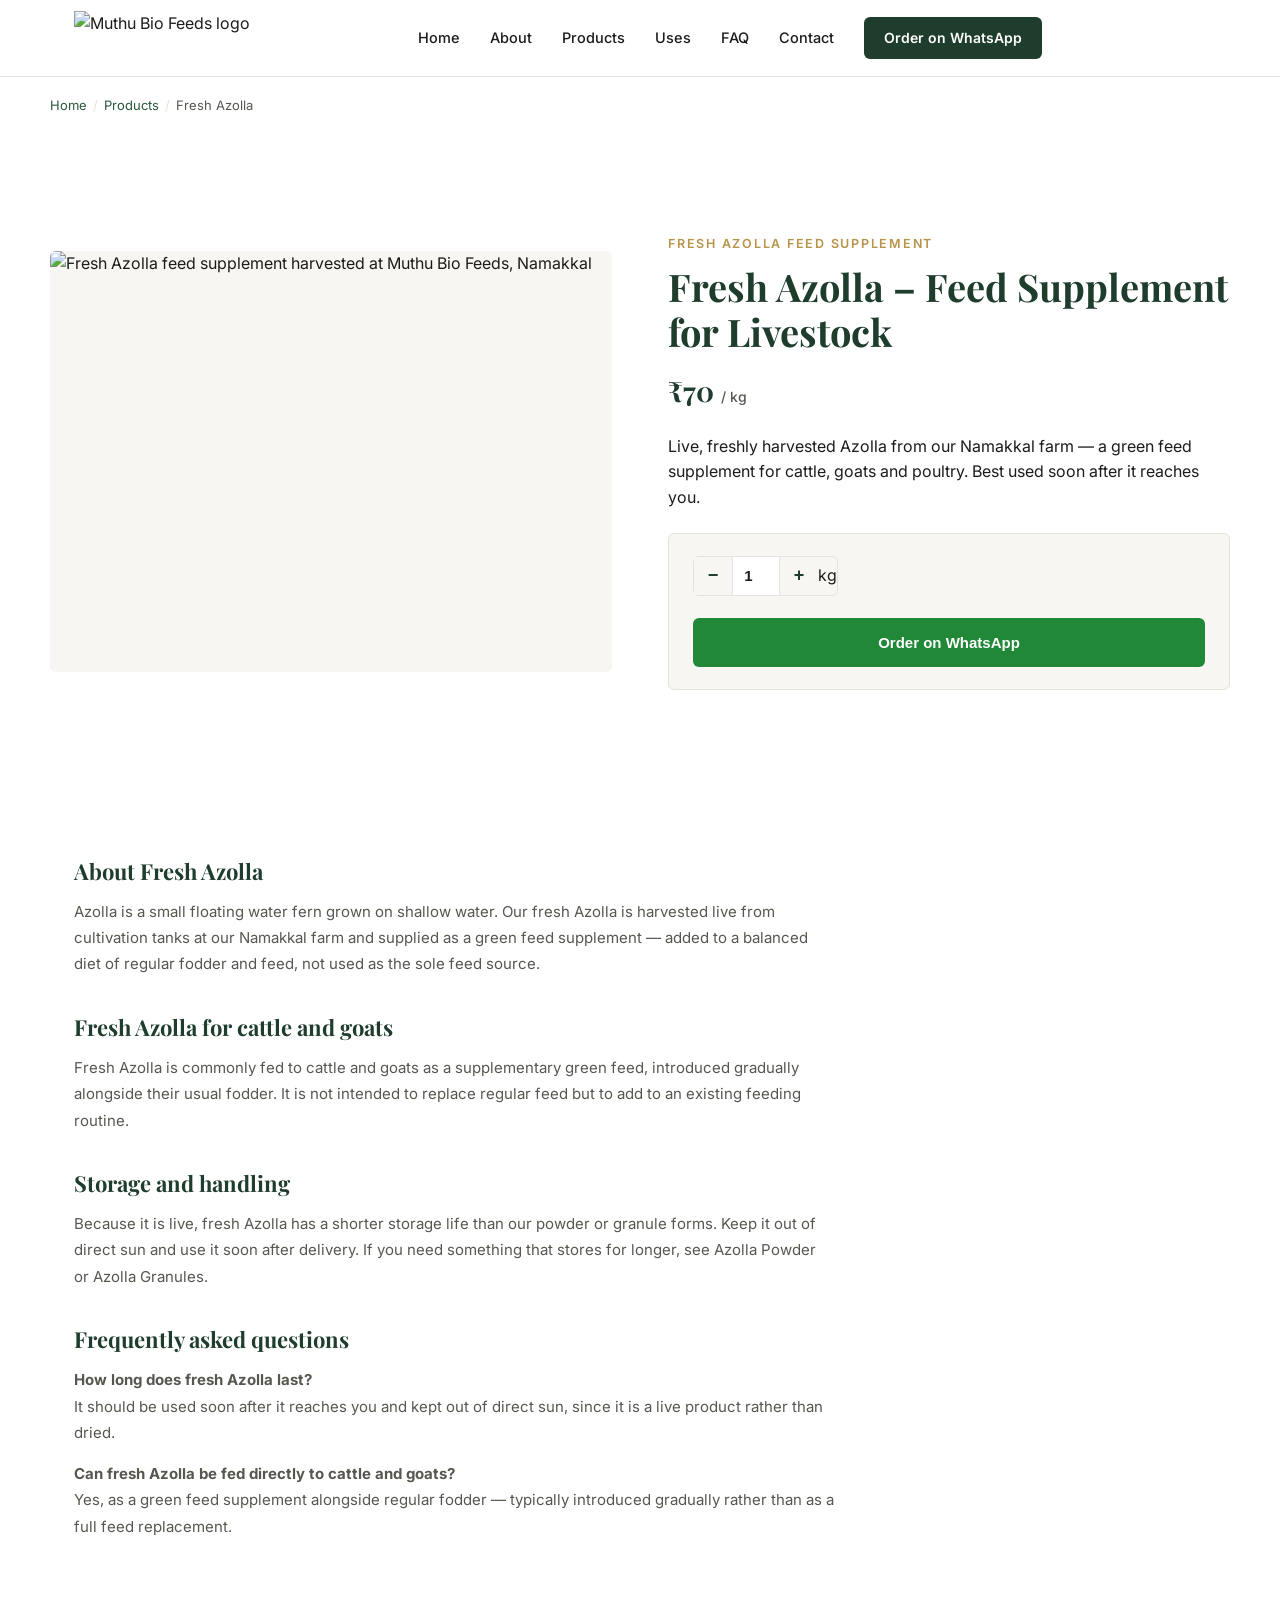
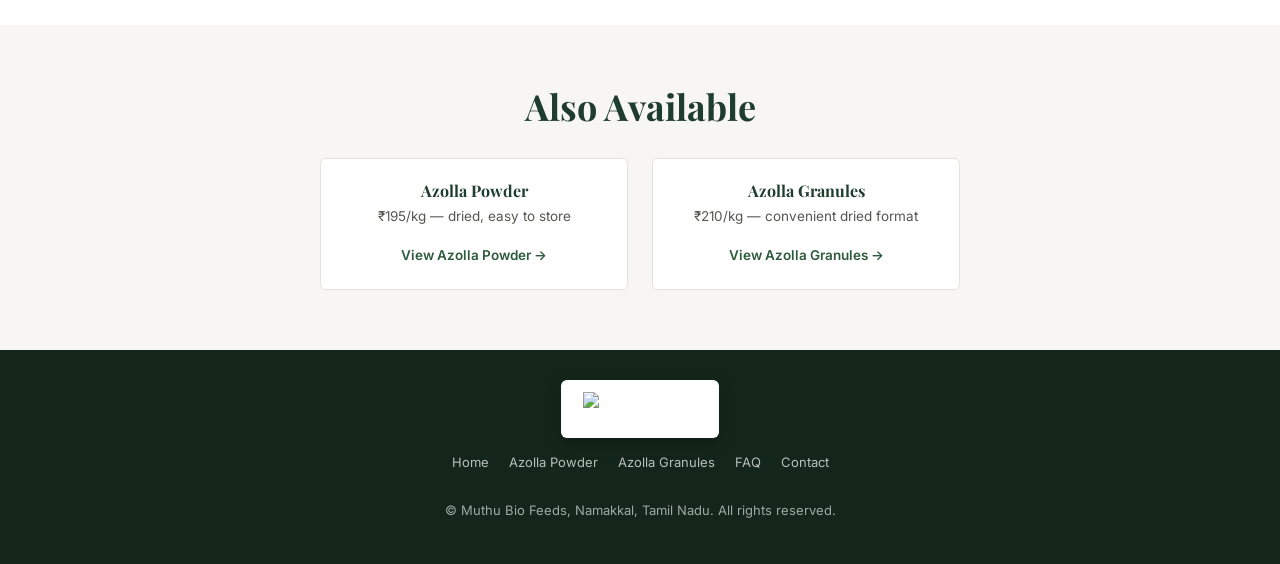
==== commit 5a54f2c7: "Add files via upload" ====
--- a/index.html
+++ b/index.html
@@ -3,86 +3,90 @@
 <head>
 <meta charset="UTF-8">
 <meta name="viewport" content="width=device-width, initial-scale=1.0">
-<title>Muthu Biofeeds | Azolla Feed Products in Namakkal, Tamil Nadu</title>
-<meta name="description" content="Muthu Biofeeds in Namakkal, Tamil Nadu offers Fresh Azolla, Azolla Powder and Azolla Granules for cattle, goats and poultry. Order directly on WhatsApp.">
-<meta name="keywords" content="Azolla feed, Azolla powder, Azolla granules, fresh Azolla, Azolla feed Namakkal, Azolla feed Tamil Nadu, cattle feed, goat feed, poultry feed">
-<meta name="author" content="Muthu Biofeeds">
+<title>Fresh Azolla | Fresh Azolla Feed Supplement | Muthu Bio Feeds</title>
+<meta name="description" content="Fresh Azolla feed supplement for cattle, goats and poultry, ₹70/kg. Harvested at our Namakkal farm. Order directly on WhatsApp.">
 <meta name="robots" content="index, follow, max-image-preview:large">
-<meta name="theme-color" content="#0b5d3b">
-<link rel="canonical" href="https://azolla.shop/">
+<meta name="theme-color" content="#1f3d2c">
+<link rel="canonical" href="https://azolla.shop/fresh-azolla/">
 
-<meta property="og:type" content="website">
-<meta property="og:title" content="Muthu Biofeeds | Azolla Feed Products">
-<meta property="og:description" content="Fresh Azolla, Azolla Powder and Azolla Granules from Muthu Biofeeds, Namakkal, Tamil Nadu.">
-<meta property="og:url" content="https://azolla.shop/">
-<meta property="og:image" content="https://azolla.shop/assets/images/hero-farm.jpg">
-<meta property="og:site_name" content="Muthu Biofeeds">
+<meta property="og:type" content="product">
+<meta property="og:title" content="Fresh Azolla | Muthu Bio Feeds">
+<meta property="og:description" content="Fresh Azolla feed supplement for cattle, goats and poultry, ₹70/kg, from Namakkal, Tamil Nadu.">
+<meta property="og:url" content="https://azolla.shop/fresh-azolla/">
+<meta property="og:image" content="https://azolla.shop/assets/images/product-fresh-azolla.jpg">
+<meta property="og:site_name" content="Muthu Bio Feeds">
 <meta name="twitter:card" content="summary_large_image">
-<meta name="twitter:title" content="Muthu Biofeeds | Azolla Feed Products">
-<meta name="twitter:description" content="Fresh and processed Azolla products for cattle, goats and poultry.">
-<meta name="twitter:image" content="https://azolla.shop/assets/images/hero-farm.jpg">
 
-<!-- Fonts -->
 <link rel="preconnect" href="https://fonts.googleapis.com">
 <link rel="preconnect" href="https://fonts.gstatic.com" crossorigin>
 <link href="https://fonts.googleapis.com/css2?family=Playfair+Display:wght@600;700&family=Inter:wght@400;500;600;700&display=swap" rel="stylesheet">
+<link rel="stylesheet" href="../style.css">
 
-<link rel="stylesheet" href="style.css">
+<link rel="icon" type="image/png" sizes="32x32" href="../assets/images/favicon-32.png">
+<link rel="icon" type="image/png" sizes="16x16" href="../assets/images/favicon-16.png">
+<link rel="apple-touch-icon" sizes="180x180" href="../assets/images/favicon-180.png">
 
-<!-- Favicon -->
-<link rel="icon" type="image/png" sizes="32x32" href="assets/images/favicon-32.png">
-<link rel="icon" type="image/png" sizes="16x16" href="assets/images/favicon-16.png">
-<link rel="apple-touch-icon" sizes="180x180" href="assets/images/favicon-180.png">
 <script type="application/ld+json">
 {
   "@context": "https://schema.org",
-  "@type": "Organization",
-  "name": "Muthu Biofeeds",
-  "url": "https://azolla.shop/",
-  "logo": "https://azolla.shop/assets/images/logo-full-transparent-sm.png",
-  "description": "Azolla feed products including Fresh Azolla, Azolla Powder and Azolla Granules for cattle, goats and poultry.",
-  "telephone": "+91 98946 93414",
-  "email": "muthubiofeeds@gmail.com",
-  "address": {
-    "@type": "PostalAddress",
-    "addressLocality": "Namakkal",
-    "addressRegion": "Tamil Nadu",
-    "addressCountry": "IN"
-  },
-  "sameAs": []
+  "@graph": [
+    {
+      "@type": "Product",
+      "name": "Fresh Azolla",
+      "description": "Fresh, freshly harvested Azolla supplied as a green feed supplement for cattle, goats and poultry.",
+      "image": "https://azolla.shop/assets/images/product-fresh-azolla.jpg",
+      "brand": { "@type": "Brand", "name": "Muthu Bio Feeds" },
+      "offers": {
+        "@type": "Offer",
+        "price": "70",
+        "priceCurrency": "INR",
+        "url": "https://azolla.shop/fresh-azolla/",
+        "availability": "https://schema.org/InStock"
+      }
+    },
+    {
+      "@type": "BreadcrumbList",
+      "itemListElement": [
+        { "@type": "ListItem", "position": 1, "name": "Home", "item": "https://azolla.shop/" },
+        { "@type": "ListItem", "position": 2, "name": "Fresh Azolla", "item": "https://azolla.shop/fresh-azolla/" }
+      ]
+    },
+    {
+      "@type": "FAQPage",
+      "mainEntity": [
+        {
+          "@type": "Question",
+          "name": "How long does fresh Azolla last?",
+          "acceptedAnswer": { "@type": "Answer", "text": "Fresh Azolla is live and has a shorter storage life than dried forms, so it should be used soon after it reaches you and kept out of direct sun." }
+        },
+        {
+          "@type": "Question",
+          "name": "Can fresh Azolla be fed directly to cattle and goats?",
+          "acceptedAnswer": { "@type": "Answer", "text": "Fresh Azolla is fed as a green feed supplement alongside regular fodder, typically introduced gradually rather than as a full feed replacement." }
+        }
+      ]
+    }
+  ]
 }
 </script>
 </head>
 <body>
 
-<!-- ================= HEADER ================= -->
 <header class="site-header" id="top">
   <div class="container header-inner">
-    <a href="#top" class="brand">
-      <img src="assets/images/logo-full-transparent-sm.png" alt="Muthu Biofeeds" class="brand-logo">
+    <a href="../#top" class="brand">
+      <img src="../assets/images/logo-full-transparent-sm.png" alt="Muthu Bio Feeds logo" class="brand-logo" width="180" height="54">
     </a>
-
     <nav class="main-nav" id="mainNav">
-      <a href="#top" class="nav-link">Home</a>
-      <a href="#about" class="nav-link">About</a>
-      <a href="#products" class="nav-link">Products</a>
-      <a href="#farm" class="nav-link">Farm</a>
-      <a href="#gallery" class="nav-link">Gallery</a>
-      <a href="#order" class="nav-link">Order</a>
-      <a href="#contact" class="nav-link">Contact</a>
-      <a href="#order" class="nav-cta">Order on WhatsApp</a>
+      <a href="../#top" class="nav-link">Home</a>
+      <a href="../#about" class="nav-link">About</a>
+      <a href="../#products" class="nav-link">Products</a>
+      <a href="../#uses" class="nav-link">Uses</a>
+      <a href="../#faq" class="nav-link">FAQ</a>
+      <a href="../#contact" class="nav-link">Contact</a>
+      <a href="../#order" class="nav-cta">Order on WhatsApp</a>
     </nav>
-
     <div class="header-actions">
-      <button class="cart-icon-btn" id="cartIconBtn" aria-label="View cart">
-        <svg viewBox="0 0 24 24" fill="none" stroke="currentColor" stroke-width="1.8" stroke-linecap="round" stroke-linejoin="round">
-          <circle cx="9" cy="21" r="1"></circle>
-          <circle cx="19" cy="21" r="1"></circle>
-          <path d="M2 3h2l2.6 12.4a2 2 0 0 0 2 1.6h8.8a2 2 0 0 0 2-1.6L21 7H6"></path>
-        </svg>
-        <span class="cart-count" id="cartCount">0</span>
-      </button>
-
       <button class="nav-toggle" id="navToggle" aria-label="Open menu">
         <span></span><span></span><span></span>
       </button>
@@ -90,345 +94,83 @@
   </div>
 </header>
 
-<!-- ================= CART DRAWER ================= -->
-<div class="cart-drawer-overlay" id="cartOverlay"></div>
-<aside class="cart-drawer" id="cartDrawer" aria-label="Shopping cart">
-  <div class="cart-drawer-header">
-    <h3>Your Cart</h3>
-    <button class="cart-drawer-close" id="cartDrawerClose" aria-label="Close cart">&times;</button>
-  </div>
-
-  <div class="cart-drawer-body">
-    <div id="drawerItems" class="cart-items">
-      <p class="cart-empty" id="drawerEmptyMsg">No items added yet. Select products to add them here.</p>
-    </div>
-  </div>
-
-  <div class="cart-drawer-footer">
-    <div class="cart-row cart-total">
-      <span>Total</span>
-      <span id="drawerTotal">₹0</span>
-    </div>
-    <a href="#order" class="btn btn-primary" id="drawerCheckoutBtn">View Cart &amp; Checkout</a>
-  </div>
-</aside>
-
-<!-- ================= HERO ================= -->
-<section class="hero">
-  <div class="hero-media">
-    <div class="media-placeholder placeholder-dark">
-      <img src="assets/images/logo-icon-sm.png" alt="" class="placeholder-mark">
-    </div>
-    <!-- Replace this file with a real photograph of your Azolla farm -->
-    <img src="assets/images/hero-farm.jpg" alt="Azolla cultivation pond at Muthu Biofeeds farm" class="real-photo" onload="this.classList.add('loaded')" onerror="this.style.display='none'">
-  </div>
-  <div class="hero-overlay"></div>
-
-  <div class="hero-brand-cluster">
-    <img src="assets/images/logo-icon-sm.png" alt="Muthu Biofeeds" class="hero-brand-icon">
-    <div class="hero-brand-text">
-      <span class="hero-name-title">MUTHU BIOFEEDS</span>
-      <span class="hero-name-sub">Namakkal, Tamil Nadu</span>
-    </div>
-  </div>
-
-  <div class="container hero-content">
-    <h1>NATURAL FEED.<br>BETTER CHOICE.</h1>
-    <p class="hero-sub">Fresh and processed Azolla products for practical livestock and poultry feeding.</p>
-    <div class="hero-actions">
-      <a href="#products" class="btn btn-primary">View Products</a>
-      <a href="#order" class="btn btn-outline">Order on WhatsApp</a>
-    </div>
-  </div>
-</section>
-
-<!-- ================= SHIPPING BANNER ================= -->
-<div class="shipping-banner">
-  <div class="container">🚚 FREE SHIPPING ABOVE ₹399</div>
+<div class="container breadcrumb">
+  <a href="../">Home</a><span>/</span><a href="../#products">Products</a><span>/</span>Fresh Azolla
 </div>
 
-<!-- ================= ABOUT ================= -->
-<section class="about" id="about">
-  <div class="container about-grid reveal">
-    <div class="about-media">
-      <div class="media-placeholder placeholder-light">
-        <img src="assets/images/logo-icon-sm.png" alt="" class="placeholder-mark">
-      </div>
-      <img src="assets/images/about-azolla.jpg" alt="Fresh Azolla in cultivation tank" class="real-photo" onload="this.classList.add('loaded')" onerror="this.style.display='none'">
+<section>
+  <div class="container product-detail-hero">
+    <div class="product-detail-media">
+      <img src="../assets/images/product-fresh-azolla.jpg" alt="Fresh Azolla feed supplement harvested at Muthu Bio Feeds, Namakkal" loading="eager">
     </div>
-    <div class="about-text">
-      <p class="section-label">About Us</p>
-      <h2>Quality, natural feed — grown and processed with care.</h2>
-      <p>Muthu Biofeeds is a Namakkal-based brand focused on natural and value-added Azolla feed products. We provide Fresh Azolla, Azolla Powder and Azolla Granules with a focus on quality, convenience and practical use for livestock and poultry.</p>
-    </div>
-  </div>
-</section>
+    <div class="product-detail-info">
+      <p class="section-label">Fresh Azolla Feed Supplement</p>
+      <h1>Fresh Azolla – Feed Supplement for Livestock</h1>
+      <p class="product-detail-price">₹70 <span>/ kg</span></p>
+      <p>Live, freshly harvested Azolla from our Namakkal farm — a green feed supplement for cattle, goats and poultry. Best used soon after it reaches you.</p>
 
-<!-- ================= PRODUCTS ================= -->
-<section class="products" id="products">
-  <div class="container">
-    <p class="section-label center">Our Products</p>
-    <h2 class="section-title center">Fresh &amp; Processed Azolla</h2>
-
-    <div class="product-grid reveal-stagger">
-
-      <!-- Product 1 -->
-      <article class="product-card stagger-item" data-id="fresh" data-name="Fresh Azolla" data-price="70" data-unit="kg">
-        <div class="product-media">
-          <div class="media-placeholder placeholder-light">
-            <img src="assets/images/logo-icon-sm.png" alt="" class="placeholder-mark small">
-          </div>
-          <img src="assets/images/product-fresh-azolla.jpg" alt="Fresh Azolla harvested from cultivation pond" class="real-photo" onload="this.classList.add('loaded')" onerror="this.style.display='none'">
+      <div class="order-widget" data-single-product data-name="Fresh Azolla" data-price="70" data-unit="kg">
+        <div class="qty-control">
+          <button class="qty-btn minus" type="button" aria-label="Decrease quantity">−</button>
+          <input type="number" class="qty-input" value="1" min="1" readonly>
+          <button class="qty-btn plus" type="button" aria-label="Increase quantity">+</button>
+          <span>kg</span>
         </div>
-        <div class="product-body">
-          <h3>Fresh Azolla</h3>
-          <p class="product-price">₹70 <span>/ kg</span></p>
-          <div class="qty-control">
-            <button class="qty-btn minus" aria-label="Decrease quantity">−</button>
-            <input type="number" class="qty-input" value="1" min="1" readonly>
-            <button class="qty-btn plus" aria-label="Increase quantity">+</button>
-          </div>
-          <button class="btn btn-add">Add to Order</button>
-        </div>
-      </article>
-
-      <!-- Product 2 -->
-      <article class="product-card stagger-item" data-id="powder" data-name="Azolla Powder" data-price="195" data-unit="kg">
-        <div class="product-media">
-          <div class="media-placeholder placeholder-light">
-            <img src="assets/images/logo-icon-sm.png" alt="" class="placeholder-mark small">
-          </div>
-          <img src="assets/images/product-azolla-powder.jpg" alt="Dried Azolla powder" class="real-photo" onload="this.classList.add('loaded')" onerror="this.style.display='none'">
-        </div>
-        <div class="product-body">
-          <h3>Azolla Powder</h3>
-          <p class="product-price">₹195 <span>/ kg</span></p>
-          <div class="qty-control">
-            <button class="qty-btn minus" aria-label="Decrease quantity">−</button>
-            <input type="number" class="qty-input" value="1" min="1" readonly>
-            <button class="qty-btn plus" aria-label="Increase quantity">+</button>
-          </div>
-          <button class="btn btn-add">Add to Order</button>
-        </div>
-      </article>
-
-      <!-- Product 3 -->
-      <article class="product-card stagger-item" data-id="granules" data-name="Azolla Granules" data-price="210" data-unit="kg">
-        <div class="product-media">
-          <div class="media-placeholder placeholder-light">
-            <img src="assets/images/logo-icon-sm.png" alt="" class="placeholder-mark small">
-          </div>
-          <img src="assets/images/product-azolla-granules.jpg" alt="Azolla granules" class="real-photo" onload="this.classList.add('loaded')" onerror="this.style.display='none'">
-        </div>
-        <div class="product-body">
-          <h3>Azolla Granules</h3>
-          <p class="product-price">₹210 <span>/ kg</span></p>
-          <div class="qty-control">
-            <button class="qty-btn minus" aria-label="Decrease quantity">−</button>
-            <input type="number" class="qty-input" value="1" min="1" readonly>
-            <button class="qty-btn plus" aria-label="Increase quantity">+</button>
-          </div>
-          <button class="btn btn-add">Add to Order</button>
-        </div>
-      </article>
-
-    </div>
-  </div>
-</section>
-
-<!-- ================= FARM ================= -->
-<section class="farm" id="farm">
-  <div class="container">
-    <p class="section-label center">The Farm</p>
-    <h2 class="section-title center">Grown naturally, harvested carefully.</h2>
-
-    <div class="farm-media reveal">
-      <div class="media-placeholder placeholder-dark">
-        <img src="assets/images/logo-icon-sm.png" alt="" class="placeholder-mark">
-      </div>
-      <img src="assets/images/farm-wide.jpg" alt="Wide view of Azolla cultivation farm" class="real-photo" onload="this.classList.add('loaded')" onerror="this.style.display='none'">
-    </div>
-
-    <div class="farm-video-wrap">
-      <video class="farm-video" controls poster="assets/images/farm-video-poster.jpg">
-        <source src="assets/farm-video.mp4" type="video/mp4">
-        Your browser does not support the video tag.
-      </video>
-    </div>
-  </div>
-</section>
-
-<!-- ================= GALLERY ================= -->
-<section class="gallery" id="gallery">
-  <div class="container">
-    <p class="section-label center">Gallery</p>
-    <h2 class="section-title center">More From Our Farm</h2>
-    <p class="gallery-note center">Photos coming soon — this gallery will be updated with real farm photos.</p>
-
-    <div class="gallery-slider-wrap reveal">
-      <button class="gallery-arrow gallery-prev" aria-label="Previous photos">&#8249;</button>
-      <div class="gallery-track" id="galleryTrack">
-        <div class="gallery-slide stagger-item">
-          <div class="media-placeholder placeholder-light">
-            <img src="assets/images/logo-icon-sm.png" alt="" class="placeholder-mark small">
-          </div>
-          <img src="assets/images/gallery-1.jpg" alt="Muthu Biofeeds farm photo 1" class="real-photo" onload="this.classList.add('loaded')" onerror="this.style.display='none'">
-        </div>
-        <div class="gallery-slide stagger-item">
-          <div class="media-placeholder placeholder-light">
-            <img src="assets/images/logo-icon-sm.png" alt="" class="placeholder-mark small">
-          </div>
-          <img src="assets/images/gallery-2.jpg" alt="Muthu Biofeeds farm photo 2" class="real-photo" onload="this.classList.add('loaded')" onerror="this.style.display='none'">
-        </div>
-        <div class="gallery-slide stagger-item">
-          <div class="media-placeholder placeholder-light">
-            <img src="assets/images/logo-icon-sm.png" alt="" class="placeholder-mark small">
-          </div>
-          <img src="assets/images/gallery-3.jpg" alt="Muthu Biofeeds farm photo 3" class="real-photo" onload="this.classList.add('loaded')" onerror="this.style.display='none'">
-        </div>
-        <div class="gallery-slide stagger-item">
-          <div class="media-placeholder placeholder-light">
-            <img src="assets/images/logo-icon-sm.png" alt="" class="placeholder-mark small">
-          </div>
-          <img src="assets/images/gallery-4.jpg" alt="Muthu Biofeeds farm photo 4" class="real-photo" onload="this.classList.add('loaded')" onerror="this.style.display='none'">
-        </div>
-        <div class="gallery-slide stagger-item">
-          <div class="media-placeholder placeholder-light">
-            <img src="assets/images/logo-icon-sm.png" alt="" class="placeholder-mark small">
-          </div>
-          <img src="assets/images/gallery-5.jpg" alt="Muthu Biofeeds farm photo 5" class="real-photo" onload="this.classList.add('loaded')" onerror="this.style.display='none'">
-        </div>
-        <div class="gallery-slide stagger-item">
-          <div class="media-placeholder placeholder-light">
-            <img src="assets/images/logo-icon-sm.png" alt="" class="placeholder-mark small">
-          </div>
-          <img src="assets/images/gallery-6.jpg" alt="Muthu Biofeeds farm photo 6" class="real-photo" onload="this.classList.add('loaded')" onerror="this.style.display='none'">
-        </div>
-        <div class="gallery-slide stagger-item">
-          <div class="media-placeholder placeholder-light">
-            <img src="assets/images/logo-icon-sm.png" alt="" class="placeholder-mark small">
-          </div>
-          <img src="assets/images/gallery-7.jpg" alt="Muthu Biofeeds farm photo 7" class="real-photo" onload="this.classList.add('loaded')" onerror="this.style.display='none'">
-        </div>
-        <div class="gallery-slide stagger-item">
-          <div class="media-placeholder placeholder-light">
-            <img src="assets/images/logo-icon-sm.png" alt="" class="placeholder-mark small">
-          </div>
-          <img src="assets/images/gallery-8.jpg" alt="Muthu Biofeeds farm photo 8" class="real-photo" onload="this.classList.add('loaded')" onerror="this.style.display='none'">
-        </div>
-        <div class="gallery-slide stagger-item">
-          <div class="media-placeholder placeholder-light">
-            <img src="assets/images/logo-icon-sm.png" alt="" class="placeholder-mark small">
-          </div>
-          <img src="assets/images/gallery-9.jpg" alt="Muthu Biofeeds farm photo 9" class="real-photo" onload="this.classList.add('loaded')" onerror="this.style.display='none'">
-        </div>
-        <div class="gallery-slide stagger-item">
-          <div class="media-placeholder placeholder-light">
-            <img src="assets/images/logo-icon-sm.png" alt="" class="placeholder-mark small">
-          </div>
-          <img src="assets/images/gallery-10.jpg" alt="Muthu Biofeeds farm photo 10" class="real-photo" onload="this.classList.add('loaded')" onerror="this.style.display='none'">
-        </div>
-      </div>
-      <button class="gallery-arrow gallery-next" aria-label="Next photos">&#8250;</button>
-    </div>
-
-    <div class="gallery-videos reveal">
-      <div class="gallery-video-card">
-        <div class="media-placeholder placeholder-dark">
-          <img src="assets/images/logo-icon-sm.png" alt="" class="placeholder-mark">
-        </div>
-        <video class="gallery-video real-photo" controls poster="assets/images/video-gallery-1-poster.jpg" onloadeddata="this.classList.add('loaded')" onerror="this.style.display='none'">
-          <source src="assets/farm-video-2.mp4" type="video/mp4">
-        </video>
-      </div>
-      <div class="gallery-video-card">
-        <div class="media-placeholder placeholder-dark">
-          <img src="assets/images/logo-icon-sm.png" alt="" class="placeholder-mark">
-        </div>
-        <video class="gallery-video real-photo" controls poster="assets/images/video-gallery-2-poster.jpg" onloadeddata="this.classList.add('loaded')" onerror="this.style.display='none'">
-          <source src="assets/farm-video-3.mp4" type="video/mp4">
-        </video>
+        <button class="btn btn-whatsapp" type="button">Order on WhatsApp</button>
       </div>
     </div>
   </div>
 </section>
 
-<!-- ================= ORDER ================= -->
-<section class="order" id="order">
+<section class="product-content">
   <div class="container">
-    <p class="section-label center">Order</p>
-    <h2 class="section-title center">Place Your Order</h2>
+    <h2>About Fresh Azolla</h2>
+    <p>Azolla is a small floating water fern grown on shallow water. Our fresh Azolla is harvested live from cultivation tanks at our Namakkal farm and supplied as a green feed supplement — added to a balanced diet of regular fodder and feed, not used as the sole feed source.</p>
 
-    <div class="order-layout reveal">
+    <h2>Fresh Azolla for cattle and goats</h2>
+    <p>Fresh Azolla is commonly fed to cattle and goats as a supplementary green feed, introduced gradually alongside their usual fodder. It is not intended to replace regular feed but to add to an existing feeding routine.</p>
 
-      <!-- Cart -->
-      <div class="cart-box">
-        <h3>Your Cart</h3>
-        <div id="cartItems" class="cart-items">
-          <p class="cart-empty" id="cartEmptyMsg">No items added yet. Select products above.</p>
-        </div>
-        <div class="cart-summary">
-          <div class="cart-row">
-            <span>Subtotal</span>
-            <span id="cartSubtotal">₹0</span>
-          </div>
-          <div class="cart-row">
-            <span>Shipping</span>
-            <span id="cartShipping">—</span>
-          </div>
-          <div class="cart-row cart-total">
-            <span>Total</span>
-            <span id="cartTotal">₹0</span>
-          </div>
-        </div>
+    <h2>Storage and handling</h2>
+    <p>Because it is live, fresh Azolla has a shorter storage life than our powder or granule forms. Keep it out of direct sun and use it soon after delivery. If you need something that stores for longer, see <a href="../azolla-powder/">Azolla Powder</a> or <a href="../azolla-granules/">Azolla Granules</a>.</p>
+
+    <h2>Frequently asked questions</h2>
+    <p><strong>How long does fresh Azolla last?</strong><br>It should be used soon after it reaches you and kept out of direct sun, since it is a live product rather than dried.</p>
+    <p><strong>Can fresh Azolla be fed directly to cattle and goats?</strong><br>Yes, as a green feed supplement alongside regular fodder — typically introduced gradually rather than as a full feed replacement.</p>
+  </div>
+</section>
+
+<section class="related-products">
+  <div class="container">
+    <h2 class="section-title">Also Available</h2>
+    <div class="related-grid">
+      <div class="related-card">
+        <h3>Azolla Powder</h3>
+        <p>₹195/kg — dried, easy to store</p>
+        <a href="../azolla-powder/">View Azolla Powder →</a>
       </div>
-
-      <!-- Customer details -->
-      <div class="details-box">
-        <h3>Your Details</h3>
-        <label for="custName">Full Name</label>
-        <input type="text" id="custName" placeholder="Your name" autocomplete="name">
-
-        <label for="custMobile">Mobile Number</label>
-        <input type="tel" id="custMobile" placeholder="10-digit mobile number" inputmode="numeric" autocomplete="tel">
-
-        <button class="btn btn-whatsapp" id="orderWhatsappBtn">
-          Order on WhatsApp
-        </button>
-        <p class="order-note">Your selected products, quantities, total amount, name and mobile number will be pre-filled in WhatsApp. Address and final shipping details can be confirmed there.</p>
+      <div class="related-card">
+        <h3>Azolla Granules</h3>
+        <p>₹210/kg — convenient dried format</p>
+        <a href="../azolla-granules/">View Azolla Granules →</a>
       </div>
-
     </div>
   </div>
 </section>
 
-<!-- ================= CONTACT ================= -->
-<section class="contact" id="contact">
-  <div class="container contact-grid">
-    <div>
-      <p class="section-label">Contact</p>
-      <h2>Get in Touch</h2>
-      <ul class="contact-list">
-        <li><strong>Muthu Biofeeds</strong></li>
-        <li>Namakkal, Tamil Nadu</li>
-        <li><a href="tel:+919894693414">+91 98946 93414</a></li>
-        <li><a href="mailto:muthubiofeeds@gmail.com">muthubiofeeds@gmail.com</a></li>
-      </ul>
-    </div>
-    <div class="contact-cta">
-      <a href="https://wa.me/919894693414" target="_blank" rel="noopener" class="btn btn-whatsapp">Message on WhatsApp</a>
-    </div>
-  </div>
-</section>
-
-<!-- ================= FOOTER ================= -->
 <footer class="site-footer">
   <div class="container footer-inner">
-    <img src="assets/images/logo-full-transparent-sm.png" alt="Muthu Biofeeds" class="footer-logo">
-    <p>&copy; <span id="year"></span> Muthu Biofeeds, Namakkal, Tamil Nadu. All rights reserved.</p>
+    <img src="../assets/images/logo-full-transparent-sm.png" alt="Muthu Bio Feeds" class="footer-logo" width="150" height="45">
+    <nav class="footer-nav">
+      <a href="../">Home</a>
+      <a href="../azolla-powder/">Azolla Powder</a>
+      <a href="../azolla-granules/">Azolla Granules</a>
+      <a href="../#faq">FAQ</a>
+      <a href="../#contact">Contact</a>
+    </nav>
+    <p>&copy; <span id="year"></span> Muthu Bio Feeds, Namakkal, Tamil Nadu. All rights reserved.</p>
   </div>
 </footer>
 
-<script src="script.js"></script>
+<script src="../assets/product-page.js"></script>
 </body>
 </html>
--- a/style.css
+++ b/style.css
@@ -952,3 +952,252 @@
   .contact-cta { justify-content: flex-start; }
   .contact-cta .btn-whatsapp { width: 100%; }
 }
+
+/* =========================================================
+   SEO CONTENT ADDITIONS (Sept 2026)
+   New sections: hero eyebrow/tagline, explainer, uses-by-animal,
+   why-us, FAQ, product descriptions, footer nav.
+   Uses the same tokens/pattern as the rest of the file.
+   ========================================================= */
+
+.hero-eyebrow {
+  font-size: 13px;
+  font-weight: 700;
+  letter-spacing: 0.14em;
+  text-transform: uppercase;
+  color: var(--gold);
+  margin: 0 0 14px;
+}
+
+.hero-tagline {
+  font-family: var(--font-heading);
+  font-weight: 700;
+  font-size: clamp(20px, 2.6vw, 26px);
+  color: rgba(255,255,255,0.92);
+  margin: 14px 0 0;
+}
+
+/* ---------- Explainer (What is Azolla) ---------- */
+.explainer { background: var(--off-white); }
+.explainer-grid {
+  display: grid;
+  grid-template-columns: 1.15fr 0.85fr;
+  gap: 56px;
+  align-items: start;
+}
+.explainer h3 { font-size: 18px; margin: 28px 0 10px; }
+.explainer-forms {
+  background: var(--white);
+  border: 1px solid var(--border);
+  border-radius: var(--radius);
+  padding: 28px 30px;
+}
+.explainer-forms h3 { margin-top: 0; }
+.explainer-forms dl { margin: 0; }
+.explainer-forms dt {
+  font-weight: 700;
+  font-size: 14.5px;
+  color: var(--green-deep);
+  margin-top: 16px;
+}
+.explainer-forms dt:first-of-type { margin-top: 0; }
+.explainer-forms dd {
+  margin: 4px 0 0;
+  font-size: 14px;
+  line-height: 1.6;
+  color: var(--ink-soft);
+}
+.explainer-forms dd a {
+  color: var(--green);
+  font-weight: 600;
+  white-space: nowrap;
+}
+.explainer-forms dd a:hover { color: var(--gold); }
+
+/* ---------- Product card additions ---------- */
+.product-desc {
+  font-size: 13.5px;
+  color: var(--ink-soft);
+  margin: 4px 0 12px;
+  line-height: 1.55;
+}
+.product-link {
+  display: inline-block;
+  margin-top: 12px;
+  font-size: 13.5px;
+  font-weight: 600;
+  color: var(--green);
+}
+.product-link:hover { color: var(--gold); }
+
+/* ---------- Uses by animal ---------- */
+.uses { background: var(--white); }
+.uses-grid {
+  display: grid;
+  grid-template-columns: repeat(3, 1fr);
+  gap: 28px;
+}
+.uses-card {
+  background: var(--off-white);
+  border: 1px solid var(--border);
+  border-radius: var(--radius);
+  padding: 28px 26px;
+}
+.uses-card h3 { font-size: 17px; margin-bottom: 10px; }
+.uses-card p { font-size: 14px; color: var(--ink-soft); margin: 0; line-height: 1.65; }
+
+/* ---------- Why choose us ---------- */
+.why-us { background: var(--off-white); }
+.why-grid {
+  display: grid;
+  grid-template-columns: repeat(3, 1fr);
+  gap: 30px;
+  margin-top: 8px;
+}
+.why-item { text-align: center; padding: 0 12px; }
+.why-item h3 { font-size: 16.5px; margin-bottom: 8px; }
+.why-item p { font-size: 14px; color: var(--ink-soft); margin: 0; }
+
+/* ---------- FAQ ---------- */
+.faq { background: var(--white); }
+.faq-list { max-width: 800px; margin: 0 auto; }
+.faq-list details {
+  border-bottom: 1px solid var(--border);
+  padding: 6px 0;
+}
+.faq-list summary {
+  cursor: pointer;
+  list-style: none;
+  padding: 16px 0;
+  font-weight: 600;
+  font-size: 15.5px;
+  color: var(--green-deep);
+  display: flex;
+  justify-content: space-between;
+  align-items: center;
+  gap: 16px;
+}
+.faq-list summary::-webkit-details-marker { display: none; }
+.faq-list summary::after {
+  content: '+';
+  font-size: 22px;
+  font-weight: 400;
+  color: var(--gold);
+  flex-shrink: 0;
+  transition: transform var(--transition);
+}
+.faq-list details[open] summary::after { transform: rotate(45deg); }
+.faq-list details p {
+  margin: 0 0 16px;
+  font-size: 14.5px;
+  color: var(--ink-soft);
+  line-height: 1.7;
+  padding-right: 30px;
+}
+
+/* ---------- Footer nav ---------- */
+.footer-nav {
+  display: flex;
+  flex-wrap: wrap;
+  justify-content: center;
+  gap: 6px 20px;
+}
+.footer-nav a {
+  color: rgba(255,255,255,0.7);
+  font-size: 13px;
+}
+.footer-nav a:hover { color: var(--gold); }
+
+/* ---------- Responsive additions ---------- */
+@media (max-width: 860px) {
+  .explainer-grid { grid-template-columns: 1fr; gap: 36px; }
+  .uses-grid { grid-template-columns: 1fr; }
+  .why-grid { grid-template-columns: 1fr; gap: 22px; }
+}
+
+@media (max-width: 640px) {
+  .faq-list details p { padding-right: 0; }
+}
+
+/* =========================================================
+   PRODUCT DETAIL PAGES (fresh-azolla, azolla-powder, azolla-granules)
+   ========================================================= */
+.breadcrumb {
+  font-size: 13px;
+  color: var(--ink-soft);
+  padding: 18px 0 0;
+}
+.breadcrumb a { color: var(--green); }
+.breadcrumb a:hover { color: var(--gold); }
+.breadcrumb span { margin: 0 6px; color: var(--border); }
+
+.product-detail-hero {
+  display: grid;
+  grid-template-columns: 1fr 1fr;
+  gap: 56px;
+  align-items: center;
+  padding: 30px 0 70px;
+}
+.product-detail-media {
+  position: relative;
+  border-radius: var(--radius);
+  overflow: hidden;
+  aspect-ratio: 4/3;
+  background: var(--off-white);
+}
+.product-detail-media img {
+  position: absolute; inset: 0;
+  width: 100%; height: 100%; object-fit: cover;
+}
+.product-detail-info .section-label { margin-bottom: 10px; }
+.product-detail-info h1 { font-size: clamp(28px, 4vw, 38px); margin-bottom: 14px; }
+.product-detail-price {
+  font-family: var(--font-heading);
+  font-size: 28px;
+  font-weight: 700;
+  color: var(--green-deep);
+  margin: 6px 0 20px;
+}
+.product-detail-price span { font-family: var(--font-body); font-size: 14px; font-weight: 500; color: var(--ink-soft); }
+.order-widget {
+  background: var(--off-white);
+  border: 1px solid var(--border);
+  border-radius: var(--radius);
+  padding: 22px 24px;
+  margin-top: 22px;
+}
+.order-widget .qty-control { margin-bottom: 14px; }
+
+.product-content { padding: 10px 0 70px; }
+.product-content h2 { font-size: 22px; margin: 36px 0 12px; }
+.product-content h2:first-child { margin-top: 0; }
+.product-content p { color: var(--ink-soft); font-size: 15px; line-height: 1.75; max-width: 760px; }
+
+.related-products {
+  background: var(--off-white);
+  padding: 60px 0;
+}
+.related-products h2 { text-align: center; margin-bottom: 30px; }
+.related-grid {
+  display: grid;
+  grid-template-columns: repeat(2, 1fr);
+  gap: 24px;
+  max-width: 640px;
+  margin: 0 auto;
+}
+.related-card {
+  background: var(--white);
+  border: 1px solid var(--border);
+  border-radius: var(--radius);
+  padding: 22px;
+  text-align: center;
+}
+.related-card h3 { font-size: 16px; margin-bottom: 6px; }
+.related-card p { font-size: 13.5px; color: var(--ink-soft); margin: 0 0 14px; }
+.related-card a { font-size: 13.5px; font-weight: 600; color: var(--green); }
+.related-card a:hover { color: var(--gold); }
+
+@media (max-width: 860px) {
+  .product-detail-hero { grid-template-columns: 1fr; gap: 30px; padding-bottom: 50px; }
+  .related-grid { grid-template-columns: 1fr; }
+}
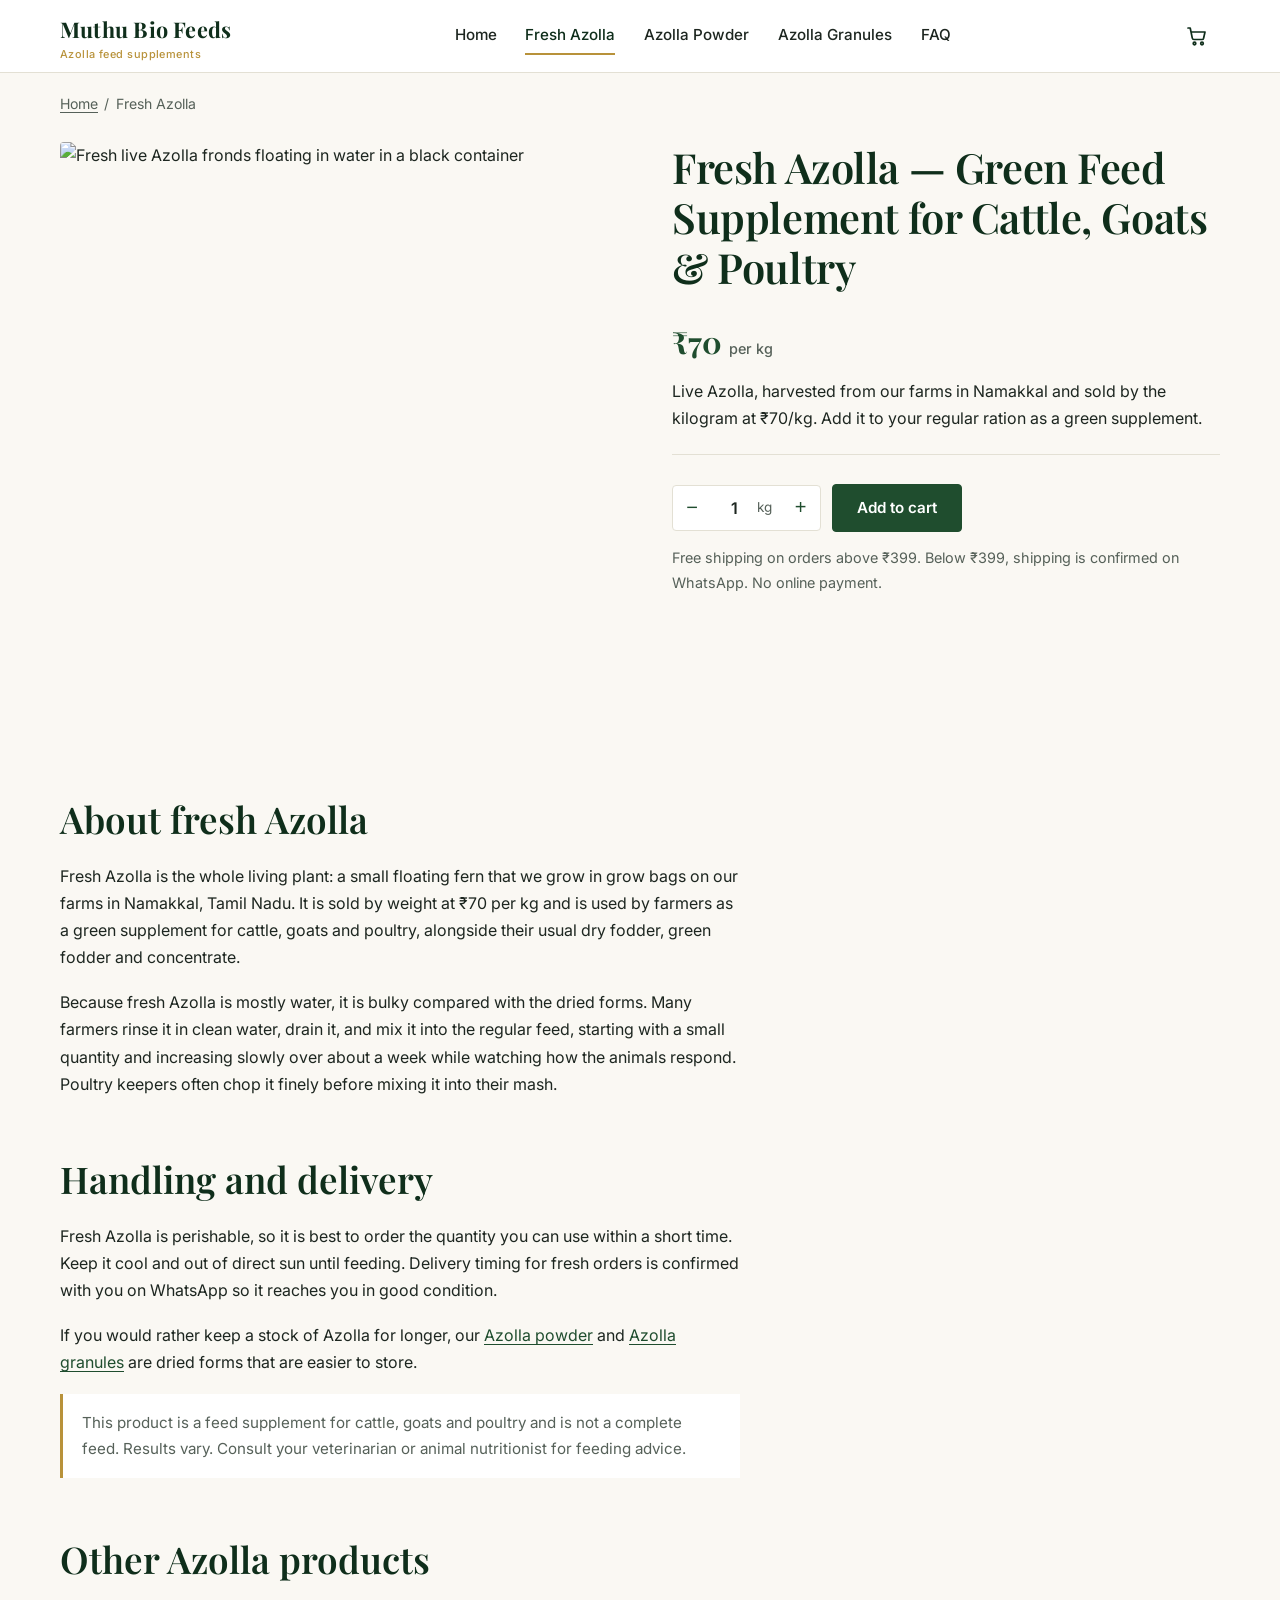
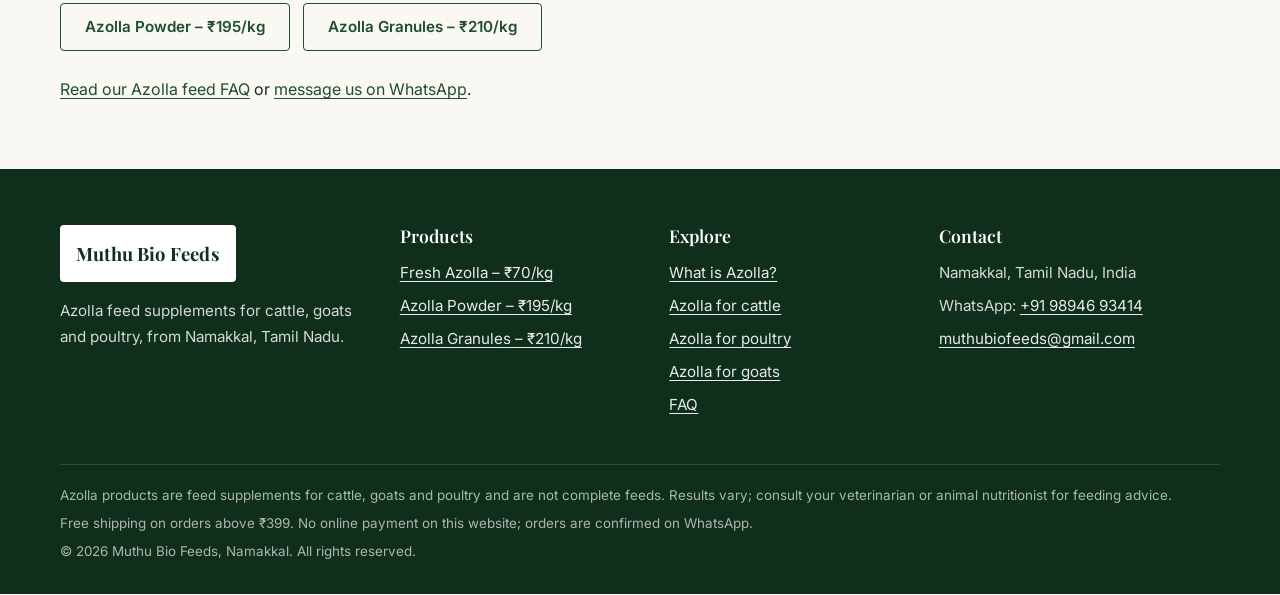
==== commit 0e8cbb67: "Add files via upload" ====
--- a/index.html
+++ b/index.html
@@ -1,176 +1,226 @@
 <!DOCTYPE html>
-<html lang="en">
+<html lang="en-IN">
 <head>
-<meta charset="UTF-8">
-<meta name="viewport" content="width=device-width, initial-scale=1.0">
-<title>Fresh Azolla | Fresh Azolla Feed Supplement | Muthu Bio Feeds</title>
-<meta name="description" content="Fresh Azolla feed supplement for cattle, goats and poultry, ₹70/kg. Harvested at our Namakkal farm. Order directly on WhatsApp.">
+<meta charset="utf-8">
+<meta name="viewport" content="width=device-width, initial-scale=1">
+<title>Fresh Azolla for Cattle Feed, ₹70/kg | Muthu Bio Feeds</title>
+<meta name="description" content="Buy fresh Azolla from Namakkal at ₹70/kg, a green feed supplement for cattle, goats and poultry. Free shipping above ₹399. Order on WhatsApp.">
 <meta name="robots" content="index, follow, max-image-preview:large">
-<meta name="theme-color" content="#1f3d2c">
 <link rel="canonical" href="https://azolla.shop/fresh-azolla/">
-
-<meta property="og:type" content="product">
-<meta property="og:title" content="Fresh Azolla | Muthu Bio Feeds">
-<meta property="og:description" content="Fresh Azolla feed supplement for cattle, goats and poultry, ₹70/kg, from Namakkal, Tamil Nadu.">
+<meta name="theme-color" content="#1f4d2e">
+<meta property="og:type" content="website">
+<meta property="og:site_name" content="Muthu Bio Feeds">
+<meta property="og:locale" content="en_IN">
+<meta property="og:title" content="Fresh Azolla for Cattle Feed, ₹70/kg | Muthu Bio Feeds">
+<meta property="og:description" content="Buy fresh Azolla from Namakkal at ₹70/kg, a green feed supplement for cattle, goats and poultry. Free shipping above ₹399. Order on WhatsApp.">
 <meta property="og:url" content="https://azolla.shop/fresh-azolla/">
 <meta property="og:image" content="https://azolla.shop/assets/images/product-fresh-azolla.jpg">
-<meta property="og:site_name" content="Muthu Bio Feeds">
+<meta property="og:image:alt" content="Fresh live Azolla fronds floating in water in a black container">
 <meta name="twitter:card" content="summary_large_image">
-
-<link rel="preconnect" href="https://fonts.googleapis.com">
-<link rel="preconnect" href="https://fonts.gstatic.com" crossorigin>
-<link href="https://fonts.googleapis.com/css2?family=Playfair+Display:wght@600;700&family=Inter:wght@400;500;600;700&display=swap" rel="stylesheet">
-<link rel="stylesheet" href="../style.css">
-
+<meta name="twitter:title" content="Fresh Azolla for Cattle Feed, ₹70/kg | Muthu Bio Feeds">
+<meta name="twitter:description" content="Buy fresh Azolla from Namakkal at ₹70/kg, a green feed supplement for cattle, goats and poultry. Free shipping above ₹399. Order on WhatsApp.">
+<meta name="twitter:image" content="https://azolla.shop/assets/images/product-fresh-azolla.jpg">
+<link rel="icon" href="../favicon.ico" sizes="any">
 <link rel="icon" type="image/png" sizes="32x32" href="../assets/images/favicon-32.png">
 <link rel="icon" type="image/png" sizes="16x16" href="../assets/images/favicon-16.png">
 <link rel="apple-touch-icon" sizes="180x180" href="../assets/images/favicon-180.png">
-
+<link rel="icon" type="image/png" sizes="512x512" href="../assets/images/favicon-512.png">
+<link rel="preconnect" href="https://fonts.googleapis.com">
+<link rel="preconnect" href="https://fonts.gstatic.com" crossorigin>
+<link href="https://fonts.googleapis.com/css2?family=Inter:wght@400;500;600;700&family=Playfair+Display:wght@600;700&display=swap" rel="stylesheet">
+<link rel="stylesheet" href="../style.css">
 <script type="application/ld+json">
 {
   "@context": "https://schema.org",
   "@graph": [
     {
+      "@type": "LocalBusiness",
+      "@id": "https://azolla.shop/#business",
+      "name": "Muthu Bio Feeds",
+      "url": "https://azolla.shop/",
+      "description": "Muthu Bio Feeds sells fresh Azolla, Azolla powder and Azolla granules, natural feed supplements for cattle, goats and poultry, from Namakkal, Tamil Nadu.",
+      "image": "https://azolla.shop/assets/images/hero-farm.jpg",
+      "logo": "https://azolla.shop/assets/images/logo.png",
+      "telephone": "+919894693414",
+      "email": "muthubiofeeds@gmail.com",
+      "address": {
+        "@type": "PostalAddress",
+        "addressLocality": "Namakkal",
+        "addressRegion": "Tamil Nadu",
+        "addressCountry": "IN"
+      }
+    },
+    {
       "@type": "Product",
+      "@id": "https://azolla.shop/fresh-azolla/#product",
       "name": "Fresh Azolla",
-      "description": "Fresh, freshly harvested Azolla supplied as a green feed supplement for cattle, goats and poultry.",
+      "description": "Live, freshly harvested Azolla for cattle, goats and poultry. Best for farms that can feed it within a short time of delivery.",
       "image": "https://azolla.shop/assets/images/product-fresh-azolla.jpg",
-      "brand": { "@type": "Brand", "name": "Muthu Bio Feeds" },
+      "url": "https://azolla.shop/fresh-azolla/",
+      "brand": {
+        "@type": "Brand",
+        "name": "Muthu Bio Feeds"
+      },
       "offers": {
         "@type": "Offer",
+        "url": "https://azolla.shop/fresh-azolla/",
         "price": "70",
         "priceCurrency": "INR",
-        "url": "https://azolla.shop/fresh-azolla/",
-        "availability": "https://schema.org/InStock"
+        "seller": {
+          "@id": "https://azolla.shop/#business"
+        }
       }
+    }
+  ]
+}
+</script>
+<script type="application/ld+json">
+{
+  "@context": "https://schema.org",
+  "@type": "BreadcrumbList",
+  "itemListElement": [
+    {
+      "@type": "ListItem",
+      "position": 1,
+      "name": "Home",
+      "item": "https://azolla.shop/"
     },
     {
-      "@type": "BreadcrumbList",
-      "itemListElement": [
-        { "@type": "ListItem", "position": 1, "name": "Home", "item": "https://azolla.shop/" },
-        { "@type": "ListItem", "position": 2, "name": "Fresh Azolla", "item": "https://azolla.shop/fresh-azolla/" }
-      ]
-    },
-    {
-      "@type": "FAQPage",
-      "mainEntity": [
-        {
-          "@type": "Question",
-          "name": "How long does fresh Azolla last?",
-          "acceptedAnswer": { "@type": "Answer", "text": "Fresh Azolla is live and has a shorter storage life than dried forms, so it should be used soon after it reaches you and kept out of direct sun." }
-        },
-        {
-          "@type": "Question",
-          "name": "Can fresh Azolla be fed directly to cattle and goats?",
-          "acceptedAnswer": { "@type": "Answer", "text": "Fresh Azolla is fed as a green feed supplement alongside regular fodder, typically introduced gradually rather than as a full feed replacement." }
-        }
-      ]
+      "@type": "ListItem",
+      "position": 2,
+      "name": "Fresh Azolla",
+      "item": "https://azolla.shop/fresh-azolla/"
     }
   ]
 }
 </script>
 </head>
 <body>
-
-<header class="site-header" id="top">
-  <div class="container header-inner">
-    <a href="../#top" class="brand">
-      <img src="../assets/images/logo-full-transparent-sm.png" alt="Muthu Bio Feeds logo" class="brand-logo" width="180" height="54">
+<a class="skip" href="#main">Skip to content</a>
+<header class="site-header">
+  <div class="wrap header-in">
+    <a class="brand" href="../" aria-label="Muthu Bio Feeds home">
+      <img src="../assets/images/logo.png" alt="Muthu Bio Feeds logo" width="116" height="52" onerror="this.parentNode.classList.add('no-logo')">
+      <span class="brand-text">Muthu Bio Feeds<small>Azolla feed supplements</small></span>
     </a>
-    <nav class="main-nav" id="mainNav">
-      <a href="../#top" class="nav-link">Home</a>
-      <a href="../#about" class="nav-link">About</a>
-      <a href="../#products" class="nav-link">Products</a>
-      <a href="../#uses" class="nav-link">Uses</a>
-      <a href="../#faq" class="nav-link">FAQ</a>
-      <a href="../#contact" class="nav-link">Contact</a>
-      <a href="../#order" class="nav-cta">Order on WhatsApp</a>
-    </nav>
-    <div class="header-actions">
-      <button class="nav-toggle" id="navToggle" aria-label="Open menu">
-        <span></span><span></span><span></span>
-      </button>
-    </div>
-  </div>
-</header>
-
-<div class="container breadcrumb">
-  <a href="../">Home</a><span>/</span><a href="../#products">Products</a><span>/</span>Fresh Azolla
-</div>
-
-<section>
-  <div class="container product-detail-hero">
-    <div class="product-detail-media">
-      <img src="../assets/images/product-fresh-azolla.jpg" alt="Fresh Azolla feed supplement harvested at Muthu Bio Feeds, Namakkal" loading="eager">
-    </div>
-    <div class="product-detail-info">
-      <p class="section-label">Fresh Azolla Feed Supplement</p>
-      <h1>Fresh Azolla – Feed Supplement for Livestock</h1>
-      <p class="product-detail-price">₹70 <span>/ kg</span></p>
-      <p>Live, freshly harvested Azolla from our Namakkal farm — a green feed supplement for cattle, goats and poultry. Best used soon after it reaches you.</p>
-
-      <div class="order-widget" data-single-product data-name="Fresh Azolla" data-price="70" data-unit="kg">
-        <div class="qty-control">
-          <button class="qty-btn minus" type="button" aria-label="Decrease quantity">−</button>
-          <input type="number" class="qty-input" value="1" min="1" readonly>
-          <button class="qty-btn plus" type="button" aria-label="Increase quantity">+</button>
-          <span>kg</span>
-        </div>
-        <button class="btn btn-whatsapp" type="button">Order on WhatsApp</button>
-      </div>
-    </div>
-  </div>
-</section>
-
-<section class="product-content">
-  <div class="container">
-    <h2>About Fresh Azolla</h2>
-    <p>Azolla is a small floating water fern grown on shallow water. Our fresh Azolla is harvested live from cultivation tanks at our Namakkal farm and supplied as a green feed supplement — added to a balanced diet of regular fodder and feed, not used as the sole feed source.</p>
-
-    <h2>Fresh Azolla for cattle and goats</h2>
-    <p>Fresh Azolla is commonly fed to cattle and goats as a supplementary green feed, introduced gradually alongside their usual fodder. It is not intended to replace regular feed but to add to an existing feeding routine.</p>
-
-    <h2>Storage and handling</h2>
-    <p>Because it is live, fresh Azolla has a shorter storage life than our powder or granule forms. Keep it out of direct sun and use it soon after delivery. If you need something that stores for longer, see <a href="../azolla-powder/">Azolla Powder</a> or <a href="../azolla-granules/">Azolla Granules</a>.</p>
-
-    <h2>Frequently asked questions</h2>
-    <p><strong>How long does fresh Azolla last?</strong><br>It should be used soon after it reaches you and kept out of direct sun, since it is a live product rather than dried.</p>
-    <p><strong>Can fresh Azolla be fed directly to cattle and goats?</strong><br>Yes, as a green feed supplement alongside regular fodder — typically introduced gradually rather than as a full feed replacement.</p>
-  </div>
-</section>
-
-<section class="related-products">
-  <div class="container">
-    <h2 class="section-title">Also Available</h2>
-    <div class="related-grid">
-      <div class="related-card">
-        <h3>Azolla Powder</h3>
-        <p>₹195/kg — dried, easy to store</p>
-        <a href="../azolla-powder/">View Azolla Powder →</a>
-      </div>
-      <div class="related-card">
-        <h3>Azolla Granules</h3>
-        <p>₹210/kg — convenient dried format</p>
-        <a href="../azolla-granules/">View Azolla Granules →</a>
-      </div>
-    </div>
-  </div>
-</section>
-
-<footer class="site-footer">
-  <div class="container footer-inner">
-    <img src="../assets/images/logo-full-transparent-sm.png" alt="Muthu Bio Feeds" class="footer-logo" width="150" height="45">
-    <nav class="footer-nav">
+    <nav class="nav" id="site-nav" aria-label="Main">
       <a href="../">Home</a>
+      <a href="../fresh-azolla/" aria-current="page">Fresh Azolla</a>
       <a href="../azolla-powder/">Azolla Powder</a>
       <a href="../azolla-granules/">Azolla Granules</a>
       <a href="../#faq">FAQ</a>
-      <a href="../#contact">Contact</a>
     </nav>
-    <p>&copy; <span id="year"></span> Muthu Bio Feeds, Namakkal, Tamil Nadu. All rights reserved.</p>
+    <div class="header-actions">
+      <button type="button" class="icon-btn" id="cart-btn" data-open-cart aria-label="Open cart"><svg viewBox="0 0 24 24" fill="none" stroke="currentColor" stroke-width="1.7" stroke-linecap="round" stroke-linejoin="round" aria-hidden="true"><path d="M3 4h2.2l2.1 10.2a1.6 1.6 0 0 0 1.6 1.3h8.1a1.6 1.6 0 0 0 1.6-1.2L20 8H6.2"/><circle cx="9.5" cy="19.5" r="1.3"/><circle cx="17" cy="19.5" r="1.3"/></svg><span class="cart-badge" id="cart-badge" aria-hidden="true">0</span></button>
+      <button type="button" class="icon-btn burger" id="burger" aria-expanded="false" aria-controls="site-nav" aria-label="Open menu"><svg viewBox="0 0 24 24" fill="none" stroke="currentColor" stroke-width="1.8" stroke-linecap="round" aria-hidden="true"><path d="M4 7h16M4 12h16M4 17h16"/></svg></button>
+    </div>
+  </div>
+</header>
+
+<main id="main">
+<div class="wrap">
+  <nav class="crumbs" aria-label="Breadcrumb"><a href="../">Home</a><span aria-hidden="true">/</span><span>Fresh Azolla</span></nav>
+  <div class="pp">
+    <div class="pp-img"><img src="../assets/images/product-fresh-azolla.jpg" alt="Fresh live Azolla fronds floating in water in a black container" width="1200" height="800" fetchpriority="high"></div>
+    <div>
+      <h1 style="font-size:clamp(1.8rem,4vw,2.6rem)">Fresh Azolla — Green Feed Supplement for Cattle, Goats &amp; Poultry</h1>
+      <div class="price">₹70 <small>per kg</small></div>
+      <p>Live Azolla, harvested from our farms in Namakkal and sold by the kilogram at ₹70/kg. Add it to your regular ration as a green supplement.</p>
+      <div class="buybox">
+        <div class="buy" data-buy>
+  <div class="stepper"><button type="button" data-step="-1" aria-label="Decrease quantity">&minus;</button><input type="number" min="1" max="500" value="1" inputmode="numeric" aria-label="Fresh Azolla quantity in kg"><span class="unit">kg</span><button type="button" data-step="1" aria-label="Increase quantity">+</button></div>
+  <button type="button" class="btn" data-add="fresh">Add to cart</button>
+</div>
+        <p class="ship">Free shipping on orders above ₹399. Below ₹399, shipping is confirmed on WhatsApp. No online payment.</p>
+      </div>
+    </div>
+  </div>
+  <div class="prose reveal" style="padding-bottom:3rem">
+    <h2>About fresh Azolla</h2>
+<p>Fresh Azolla is the whole living plant: a small floating fern that we grow in grow bags on our farms in Namakkal, Tamil Nadu. It is sold by weight at ₹70 per kg and is used by farmers as a green supplement for cattle, goats and poultry, alongside their usual dry fodder, green fodder and concentrate.</p>
+<p>Because fresh Azolla is mostly water, it is bulky compared with the dried forms. Many farmers rinse it in clean water, drain it, and mix it into the regular feed, starting with a small quantity and increasing slowly over about a week while watching how the animals respond. Poultry keepers often chop it finely before mixing it into their mash.</p>
+<h2>Handling and delivery</h2>
+<p>Fresh Azolla is perishable, so it is best to order the quantity you can use within a short time. Keep it cool and out of direct sun until feeding. Delivery timing for fresh orders is confirmed with you on WhatsApp so it reaches you in good condition.</p>
+<p>If you would rather keep a stock of Azolla for longer, our <a href="../azolla-powder/">Azolla powder</a> and <a href="../azolla-granules/">Azolla granules</a> are dried forms that are easier to store.</p>
+
+    <div class="note-box">This product is a feed supplement for cattle, goats and poultry and is not a complete feed. Results vary. Consult your veterinarian or animal nutritionist for feeding advice.</div>
+    <h2>Other Azolla products</h2>
+    <div class="others"><a class="btn ghost" href="../azolla-powder/">Azolla Powder &ndash; ₹195/kg</a><a class="btn ghost" href="../azolla-granules/">Azolla Granules &ndash; ₹210/kg</a></div>
+    <p style="margin-top:1.6rem"><a href="../#faq">Read our Azolla feed FAQ</a> or <a href="https://wa.me/919894693414">message us on WhatsApp</a>.</p>
+  </div>
+</div>
+</main>
+<footer class="site-footer">
+  <div class="wrap">
+    <div class="foot-grid">
+      <div>
+        <div class="foot-badge" ><img src="../assets/images/logo.png" alt="Muthu Bio Feeds logo" width="142" height="64" loading="lazy" onerror="this.parentNode.classList.add('no-logo')"><span class="brand-text" style="color:#0f2e1b;font-family:var(--font-head);font-weight:700">Muthu Bio Feeds</span></div>
+        <p>Azolla feed supplements for cattle, goats and poultry, from Namakkal, Tamil Nadu.</p>
+      </div>
+      <div>
+        <h2>Products</h2>
+        <ul>
+          <li><a href="../fresh-azolla/">Fresh Azolla &ndash; ₹70/kg</a></li>
+          <li><a href="../azolla-powder/">Azolla Powder &ndash; ₹195/kg</a></li>
+          <li><a href="../azolla-granules/">Azolla Granules &ndash; ₹210/kg</a></li>
+        </ul>
+      </div>
+      <div>
+        <h2>Explore</h2>
+        <ul>
+          <li><a href="../#what-is-azolla">What is Azolla?</a></li>
+          <li><a href="../#cattle">Azolla for cattle</a></li>
+          <li><a href="../#poultry">Azolla for poultry</a></li>
+          <li><a href="../#goats">Azolla for goats</a></li>
+          <li><a href="../#faq">FAQ</a></li>
+        </ul>
+      </div>
+      <div>
+        <h2>Contact</h2>
+        <ul>
+          <li>Namakkal, Tamil Nadu, India</li>
+          <li>WhatsApp: <a href="https://wa.me/919894693414">+91 98946 93414</a></li>
+          <li><a href="mailto:muthubiofeeds@gmail.com">muthubiofeeds@gmail.com</a></li>
+        </ul>
+      </div>
+    </div>
+    <div class="legal">
+      <p>Azolla products are feed supplements for cattle, goats and poultry and are not complete feeds. Results vary; consult your veterinarian or animal nutritionist for feeding advice.</p>
+      <p>Free shipping on orders above ₹399. No online payment on this website; orders are confirmed on WhatsApp.</p>
+      <p>&copy; 2026 Muthu Bio Feeds, Namakkal. All rights reserved.</p>
+    </div>
   </div>
 </footer>
 
-<script src="../assets/product-page.js"></script>
+<div class="overlay" id="cart-overlay" data-close-cart></div>
+<aside class="drawer" id="cart-drawer" role="dialog" aria-modal="true" aria-labelledby="cart-title" aria-hidden="true">
+  <div class="drawer-head">
+    <h2 id="cart-title">Your cart</h2>
+    <button type="button" class="icon-btn" id="cart-close" data-close-cart aria-label="Close cart"><svg viewBox="0 0 24 24" fill="none" stroke="currentColor" stroke-width="1.8" stroke-linecap="round" aria-hidden="true"><path d="M6 6l12 12M18 6L6 18"/></svg></button>
+  </div>
+  <div class="drawer-body">
+    <div class="empty" id="cart-empty">
+      <p>Your cart is empty. Choose a product and quantity to start your order.</p>
+      <a class="btn ghost" href="../#products" data-close-cart>See products</a>
+    </div>
+    <div id="cart-filled" hidden>
+      <ul class="cart-list" id="cart-list"></ul>
+      <div class="summary">
+        <div class="row"><span>Subtotal</span><strong id="cart-subtotal">₹0</strong></div>
+        <div class="row"><span>Shipping</span><span id="cart-shipping">&mdash;</span></div>
+        <p class="hint" id="cart-hint"></p>
+      </div>
+      <form id="order-form" novalidate>
+        <div class="field"><label for="f-name">Your name</label><input id="f-name" name="name" type="text" autocomplete="name" required><div class="err">Please enter your name.</div></div>
+        <div class="field"><label for="f-mobile">Mobile number</label><input id="f-mobile" name="mobile" type="tel" inputmode="tel" autocomplete="tel" placeholder="10-digit mobile number" required><div class="err">Enter a valid 10-digit mobile number.</div></div>
+        <div class="field"><label for="f-address">Delivery address</label><textarea id="f-address" name="address" autocomplete="street-address" required></textarea><div class="err">Please enter your full delivery address.</div></div>
+        <button type="submit" class="btn block" id="order-btn">Order on WhatsApp</button>
+        <p class="pay-note">No online payment. We confirm your order, delivery and payment on WhatsApp.</p>
+      </form>
+    </div>
+  </div>
+</aside>
+<div class="sr-only" id="cart-status" role="status" aria-live="polite"></div>
+<script src="../script.js" defer></script>
 </body>
 </html>
--- a/style.css
+++ b/style.css
@@ -1,1203 +1,283 @@
-/* =========================================================
-   Muthu Bio Feeds — Premium Minimal Stylesheet
-   ========================================================= */
+/* ==========================================================================
+   Muthu Bio Feeds — style.css
+   Easy edits: change colours in :root below. Everything else uses these.
+   ========================================================================== */
 
 :root {
-  --green-deep: #1f3d2c;
-  --green: #2d5a3d;
-  --green-light: #4a7a5c;
-  --gold: #b8934a;
+  --green-900: #0f2e1b;   /* footer, hero overlay */
+  --green-800: #173d25;
+  --green-700: #1f4d2e;   /* main brand green */
+  --green-600: #2d6a40;
+  --green-100: #e8efe6;   /* soft green tint */
+  --gold: #b8923a;        /* small accent */
+  --gold-soft: #d9bf7c;
+  --paper: #faf8f3;       /* off-white page */
   --white: #ffffff;
-  --off-white: #f7f6f2;
-  --ink: #1c1c1a;
-  --ink-soft: #55584f;
-  --border: #e4e2da;
-
-  --font-heading: 'Playfair Display', Georgia, serif;
-  --font-body: 'Inter', -apple-system, BlinkMacSystemFont, 'Segoe UI', sans-serif;
-
-  --radius: 6px;
-  --transition: 200ms ease;
-}
-
-* { box-sizing: border-box; }
-
-html { scroll-behavior: smooth; }
-
+  --ink: #1d2620;
+  --muted: #566159;
+  --line: #e3e0d4;
+  --danger: #a3311f;
+  --radius: 4px;
+  --max: 1160px;
+  --font-head: "Playfair Display", Georgia, "Times New Roman", serif;
+  --font-body: "Inter", system-ui, -apple-system, "Segoe UI", Roboto, "Noto Sans Tamil", Arial, sans-serif;
+}
+
+*, *::before, *::after { box-sizing: border-box; }
+html { scroll-behavior: smooth; scroll-padding-top: 90px; -webkit-text-size-adjust: 100%; }
 body {
   margin: 0;
   font-family: var(--font-body);
+  font-size: 1rem;
+  line-height: 1.7;
   color: var(--ink);
-  background: var(--white);
-  line-height: 1.6;
-  overflow-x: hidden;
-}
-
-img { max-width: 100%; display: block; }
-
-a { color: inherit; text-decoration: none; }
-
-.container {
-  width: 100%;
-  max-width: 1180px;
-  margin: 0 auto;
-  padding: 0 24px;
-}
-
-h1, h2, h3 {
-  font-family: var(--font-heading);
-  color: var(--green-deep);
-  line-height: 1.2;
-  margin: 0;
-}
-
-section { padding: 88px 0; }
-
-.section-label {
-  text-transform: uppercase;
-  letter-spacing: 0.14em;
-  font-size: 12.5px;
-  font-weight: 600;
-  color: var(--gold);
-  margin: 0 0 12px;
-}
-
-.section-title {
-  font-size: clamp(26px, 3.2vw, 36px);
-  margin-bottom: 40px;
-}
-
-.center { text-align: center; }
+  background: var(--paper);
+  overflow-x: hidden;           /* guarantees no sideways scroll */
+}
+body.lock { overflow: hidden; }
+img { max-width: 100%; height: auto; display: block; }
+a { color: var(--green-700); text-underline-offset: 3px; }
+a:hover { color: var(--green-900); }
+h1, h2, h3 { font-family: var(--font-head); color: var(--green-900); line-height: 1.2; margin: 0 0 .6em; font-weight: 600; }
+h1 { font-size: clamp(2.1rem, 5.2vw, 3.6rem); letter-spacing: -.01em; }
+h2 { font-size: clamp(1.6rem, 3.4vw, 2.3rem); }
+h3 { font-size: 1.2rem; }
+p { margin: 0 0 1.1em; max-width: 68ch; }
+ul { padding-left: 1.2em; }
+:focus-visible { outline: 3px solid var(--gold); outline-offset: 2px; }
+.wrap { width: min(100% - 2.5rem, var(--max)); margin-inline: auto; }
+.skip { position: absolute; left: -999px; top: 0; background: var(--green-900); color: #fff; padding: .6rem 1rem; z-index: 200; }
+.skip:focus { left: 0; }
+.sr-only { position: absolute; width: 1px; height: 1px; overflow: hidden; clip: rect(0 0 0 0); white-space: nowrap; }
+.muted { color: var(--muted); }
 
 /* ---------- Buttons ---------- */
 .btn {
-  display: inline-flex;
-  align-items: center;
-  justify-content: center;
-  padding: 14px 30px;
-  border-radius: var(--radius);
-  font-weight: 600;
-  font-size: 15px;
-  cursor: pointer;
-  border: 1.5px solid transparent;
-  transition: transform var(--transition), background var(--transition), border-color var(--transition), color var(--transition);
-  white-space: nowrap;
-}
-.btn:active { transform: scale(0.98); }
-
-.btn-primary {
-  background: var(--green-deep);
-  color: var(--white);
-}
-.btn-primary:hover { background: var(--green); }
-
-.btn-outline {
-  background: transparent;
-  color: var(--white);
-  border-color: rgba(255,255,255,0.75);
-}
-.btn-outline:hover { background: rgba(255,255,255,0.12); }
-
-.btn-add {
-  width: 100%;
-  background: var(--green-deep);
-  color: var(--white);
-  margin-top: 14px;
-}
-.btn-add:hover { background: var(--green); }
-.btn-add.added { background: var(--gold); }
-
-.btn-whatsapp {
-  width: 100%;
-  background: #218838;
-  color: var(--white);
-  margin-top: 8px;
-  padding: 15px 30px;
-}
-.btn-whatsapp:hover { background: #1b6e2d; }
+  display: inline-flex; align-items: center; justify-content: center; gap: .5rem;
+  font: 600 .95rem/1 var(--font-body);
+  padding: .95rem 1.5rem; border-radius: var(--radius);
+  border: 1.5px solid var(--green-700); background: var(--green-700); color: #fff;
+  cursor: pointer; text-decoration: none; transition: background .2s, color .2s, border-color .2s;
+}
+.btn:hover { background: var(--green-900); border-color: var(--green-900); color: #fff; }
+.btn.ghost { background: transparent; color: var(--green-700); }
+.btn.ghost:hover { background: var(--green-700); color: #fff; }
+.btn.light { background: #fff; color: var(--green-900); border-color: #fff; }
+.btn.light:hover { background: var(--gold-soft); border-color: var(--gold-soft); }
+.btn.outline-light { background: transparent; color: #fff; border-color: rgba(255,255,255,.7); }
+.btn.outline-light:hover { background: #fff; color: var(--green-900); }
+.btn[disabled] { opacity: .5; cursor: not-allowed; }
+.btn.block { width: 100%; }
 
 /* ---------- Header ---------- */
-.site-header {
-  position: sticky;
-  top: 0;
-  z-index: 100;
-  background: rgba(255,255,255,0.96);
-  backdrop-filter: saturate(180%) blur(6px);
-  border-bottom: 1px solid var(--border);
-}
-
-.header-inner {
-  display: flex;
-  align-items: center;
-  justify-content: space-between;
-  height: 76px;
-}
-
-.brand {
-  display: flex;
-  align-items: center;
-}
-
-.brand-logo {
-  height: 54px;
-  width: auto;
-  display: block;
-}
-
-.main-nav {
-  display: flex;
-  align-items: center;
-  gap: 30px;
-}
-
-.nav-link {
-  font-size: 14.5px;
-  font-weight: 500;
-  color: var(--ink);
-  position: relative;
-  padding: 4px 0;
-  transition: color var(--transition);
-}
-.nav-link:hover { color: var(--green); }
-.nav-link::after {
-  content: "";
-  position: absolute;
-  left: 0; bottom: -2px;
-  width: 0; height: 1.5px;
-  background: var(--gold);
-  transition: width var(--transition);
-}
-.nav-link:hover::after { width: 100%; }
-
-.nav-cta {
-  background: var(--green-deep);
-  color: var(--white) !important;
-  padding: 10px 20px;
-  border-radius: var(--radius);
-  font-size: 14px;
-  font-weight: 600;
-  transition: background var(--transition);
-}
-.nav-cta:hover { background: var(--green); }
-
-/* ---------- Cart icon button ---------- */
-.header-actions {
-  display: flex;
-  align-items: center;
-  gap: 14px;
-}
-
-.cart-icon-btn {
-  position: relative;
-  display: flex;
-  align-items: center;
-  justify-content: center;
-  width: 42px;
-  height: 42px;
-  border-radius: 50%;
-  border: 1.5px solid var(--border);
-  background: var(--white);
-  color: var(--green-deep);
-  cursor: pointer;
-  flex-shrink: 0;
-  transition: border-color var(--transition), transform 150ms ease;
-}
-.cart-icon-btn svg { width: 20px; height: 20px; }
-.cart-icon-btn:hover { border-color: var(--green-light); }
-.cart-icon-btn.bump { animation: cartBump 350ms ease; }
-@keyframes cartBump {
-  0% { transform: scale(1); }
-  35% { transform: scale(1.18); }
-  100% { transform: scale(1); }
-}
-
-.cart-count {
-  position: absolute;
-  top: -4px;
-  right: -4px;
-  min-width: 18px;
-  height: 18px;
-  padding: 0 4px;
-  border-radius: 999px;
-  background: var(--gold);
-  color: var(--white);
-  font-size: 11px;
-  font-weight: 700;
-  line-height: 18px;
-  text-align: center;
-}
+.site-header { position: sticky; top: 0; z-index: 50; background: rgba(255,255,255,.96); backdrop-filter: blur(6px); border-bottom: 1px solid var(--line); }
+.header-in { display: flex; align-items: center; justify-content: space-between; gap: 1rem; min-height: 72px; }
+.brand { display: inline-flex; align-items: center; gap: .7rem; text-decoration: none; color: var(--green-900); }
+.brand img { height: 52px; width: auto; }
+.brand-text { display: none; font-family: var(--font-head); font-weight: 700; font-size: 1.35rem; color: var(--green-900); letter-spacing: .01em; }
+.brand-text small { display: block; font: 500 .68rem/1.2 var(--font-body); color: var(--gold); letter-spacing: .04em; }
+.brand.no-logo img { display: none; }
+.brand.no-logo .brand-text { display: block; }
+.nav { display: flex; align-items: center; gap: 1.8rem; }
+.nav a { text-decoration: none; color: var(--ink); font-weight: 500; font-size: .95rem; padding: .3rem 0; border-bottom: 2px solid transparent; }
+.nav a:hover, .nav a[aria-current="page"] { border-color: var(--gold); color: var(--green-900); }
+.header-actions { display: flex; align-items: center; gap: .4rem; }
+.icon-btn { position: relative; width: 46px; height: 46px; display: inline-grid; place-items: center; background: none; border: 0; border-radius: 50%; cursor: pointer; color: var(--green-900); }
+.icon-btn:hover { background: var(--green-100); }
+.icon-btn svg { width: 24px; height: 24px; }
+.cart-badge {
+  position: absolute; top: 3px; right: 1px; min-width: 20px; height: 20px; padding: 0 5px;
+  border-radius: 10px; background: var(--gold); color: #fff; font: 700 .72rem/20px var(--font-body); text-align: center;
+  transform: scale(0); transition: transform .2s;
+}
+.cart-badge.show { transform: scale(1); }
+.cart-badge.bump { animation: bump .45s ease; }
+@keyframes bump { 0% { transform: scale(1); } 35% { transform: scale(1.55); } 100% { transform: scale(1); } }
+.burger { display: none; }
+
+@media (max-width: 860px) {
+  .burger { display: inline-grid; }
+  .nav {
+    position: absolute; left: 0; right: 0; top: 100%; background: #fff; border-bottom: 1px solid var(--line);
+    flex-direction: column; align-items: stretch; gap: 0; padding: .4rem 1.25rem 1rem;
+    display: none; box-shadow: 0 14px 24px rgba(15,46,27,.08);
+  }
+  .nav-open .nav { display: flex; }
+  .nav a { padding: .9rem 0; border-bottom: 1px solid var(--line); }
+  .brand img { height: 46px; }
+}
+
+/* ---------- Hero ---------- */
+.hero { position: relative; color: #fff; background: var(--green-900); isolation: isolate; }
+.hero-img { position: absolute; inset: 0; z-index: -2; width: 100%; height: 100%; object-fit: cover; }
+.hero::after { content: ""; position: absolute; inset: 0; z-index: -1; background: linear-gradient(90deg, rgba(15,46,27,.9) 0%, rgba(15,46,27,.68) 48%, rgba(15,46,27,.25) 100%); }
+.hero-in { padding: clamp(4rem, 12vw, 8.5rem) 0 clamp(3.5rem, 9vw, 6.5rem); }
+.hero h1 { color: #fff; max-width: 15em; }
+.hero p { color: rgba(255,255,255,.9); font-size: 1.12rem; max-width: 40em; }
+.hero .place { color: var(--gold-soft); font-weight: 500; margin-bottom: 1rem; }
+.hero .ta { font-size: 1rem; color: rgba(255,255,255,.8); }
+.hero-cta { display: flex; flex-wrap: wrap; gap: .8rem; margin: 1.8rem 0 1.2rem; }
+.hero .note { font-size: .88rem; color: rgba(255,255,255,.72); border-left: 2px solid var(--gold); padding-left: .8rem; margin: 0; }
+
+/* Facts strip */
+.facts { background: var(--green-700); color: #fff; }
+.facts ul { list-style: none; margin: 0; padding: 1rem 0; display: flex; flex-wrap: wrap; justify-content: space-between; gap: .4rem 2rem; font-size: .95rem; }
+.facts li strong { color: var(--gold-soft); font-weight: 600; }
+
+/* ---------- Sections ---------- */
+.section { padding: clamp(3.2rem, 8vw, 6rem) 0; }
+.section.tint { background: var(--white); border-block: 1px solid var(--line); }
+.section-head { max-width: 46rem; margin-bottom: 2.2rem; }
+.split { display: grid; grid-template-columns: 1fr 1fr; gap: clamp(1.8rem, 5vw, 4.5rem); align-items: center; }
+.split.flip .split-media { order: 2; }
+.split-media img { width: 100%; border-radius: var(--radius); aspect-ratio: 4/3; object-fit: cover; }
+.split-media.square img { aspect-ratio: 1/1; }
+@media (max-width: 820px) { .split { grid-template-columns: 1fr; } .split.flip .split-media { order: 0; } }
+.rule { width: 56px; height: 3px; background: var(--gold); border: 0; margin: 0 0 1.4rem; }
+
+/* Products: an editorial price list, not a card grid */
+.products { display: grid; grid-template-columns: repeat(3, 1fr); gap: 2.4rem; }
+.product { display: flex; flex-direction: column; border-top: 3px solid var(--green-700); padding-top: 1.2rem; }
+.product .pimg { display: block; margin-bottom: 1.1rem; overflow: hidden; border-radius: var(--radius); }
+.product .pimg img { width: 100%; aspect-ratio: 1/1; object-fit: cover; transition: transform .5s; }
+.product .pimg:hover img { transform: scale(1.03); }
+.product h3 { font-size: 1.45rem; margin-bottom: .2em; }
+.product h3 a { text-decoration: none; color: inherit; }
+.price { font-family: var(--font-head); font-size: 1.9rem; color: var(--green-700); font-weight: 700; margin: .2rem 0 .6rem; }
+.price small { font: 500 .9rem var(--font-body); color: var(--muted); }
+.product p.desc { font-size: .96rem; color: var(--muted); flex: 1; }
+.buy { display: flex; flex-wrap: wrap; align-items: center; gap: .7rem; margin-top: .6rem; }
+.more { display: inline-block; margin-top: .9rem; font-weight: 600; font-size: .92rem; }
+@media (max-width: 900px) { .products { grid-template-columns: 1fr; max-width: 30rem; } }
+
+.stepper { display: inline-flex; align-items: center; border: 1.5px solid var(--line); border-radius: var(--radius); background: #fff; }
+.stepper button { width: 38px; height: 44px; border: 0; background: none; font-size: 1.25rem; cursor: pointer; color: var(--green-700); }
+.stepper button:hover { background: var(--green-100); }
+.stepper input { width: 46px; height: 44px; border: 0; text-align: center; font: 600 1rem var(--font-body); background: transparent; -moz-appearance: textfield; appearance: textfield; color: var(--ink); }
+.stepper input::-webkit-outer-spin-button, .stepper input::-webkit-inner-spin-button { -webkit-appearance: none; margin: 0; }
+.stepper .unit { padding-right: .6rem; color: var(--muted); font-size: .85rem; }
+.stepper.small button { width: 32px; height: 34px; font-size: 1.1rem; }
+.stepper.small input { width: 38px; height: 34px; font-size: .92rem; }
+
+/* Use-case blocks and lists */
+.usecases { display: grid; grid-template-columns: repeat(3, 1fr); gap: 2.4rem; }
+.usecase { border-top: 1px solid var(--gold); padding-top: 1.1rem; }
+@media (max-width: 900px) { .usecases { grid-template-columns: 1fr; } }
+.why { display: grid; grid-template-columns: repeat(2, 1fr); gap: 1.6rem 3rem; }
+.why div { border-left: 3px solid var(--gold); padding-left: 1.1rem; }
+.why h3 { margin-bottom: .25em; }
+.why p { margin: 0; color: var(--muted); font-size: .97rem; }
+@media (max-width: 700px) { .why { grid-template-columns: 1fr; } }
+.steps { list-style: none; padding: 0; margin: 0; counter-reset: s; display: grid; grid-template-columns: repeat(4, 1fr); gap: 1.6rem; }
+.steps li { counter-increment: s; border-top: 1px solid var(--line); padding-top: 1rem; font-size: .96rem; color: var(--muted); }
+.steps li::before { content: counter(s); display: block; font: 700 1.6rem var(--font-head); color: var(--gold); margin-bottom: .2rem; }
+.steps strong { display: block; color: var(--green-900); font-family: var(--font-head); font-size: 1.1rem; margin-bottom: .2rem; }
+@media (max-width: 900px) { .steps { grid-template-columns: 1fr 1fr; } }
+@media (max-width: 480px) { .steps { grid-template-columns: 1fr; } }
+.band { position: relative; }
+.band img { width: 100%; aspect-ratio: 21/8; object-fit: cover; }
+@media (max-width: 700px) { .band img { aspect-ratio: 16/10; } }
+.note-box { border-left: 3px solid var(--gold); background: #fff; padding: 1rem 1.2rem; font-size: .95rem; color: var(--muted); max-width: 68ch; }
+
+/* FAQ */
+.faq { max-width: 52rem; }
+.faq details { border-bottom: 1px solid var(--line); }
+.faq summary { cursor: pointer; padding: 1.1rem 2rem 1.1rem 0; font-weight: 600; list-style: none; position: relative; color: var(--green-900); }
+.faq summary::-webkit-details-marker { display: none; }
+.faq summary::after { content: "+"; position: absolute; right: .3rem; top: 50%; transform: translateY(-50%); font-size: 1.5rem; color: var(--gold); font-weight: 400; }
+.faq details[open] summary::after { content: "\2212"; }
+.faq details p { color: var(--muted); padding-bottom: 1.1rem; margin: 0; }
+
+/* CTA */
+.cta { background: var(--green-800); color: #fff; text-align: center; }
+.cta h2 { color: #fff; }
+.cta p { margin-inline: auto; color: rgba(255,255,255,.85); }
+.cta .hero-cta { justify-content: center; }
+
+/* Product page */
+.crumbs { font-size: .88rem; color: var(--muted); padding: 1.2rem 0 0; }
+.crumbs a { color: var(--muted); }
+.crumbs span[aria-hidden] { margin: 0 .4rem; }
+.pp { display: grid; grid-template-columns: 1fr 1fr; gap: clamp(1.8rem, 5vw, 4rem); padding: 1.6rem 0 3rem; align-items: start; }
+.pp-img img { width: 100%; aspect-ratio: 1/1; object-fit: cover; border-radius: var(--radius); }
+.pp .buybox { margin-top: 1.4rem; padding: 1.2rem 0 0; border-top: 1px solid var(--line); }
+.pp .ship { font-size: .9rem; color: var(--muted); margin: .9rem 0 0; }
+@media (max-width: 820px) { .pp { grid-template-columns: 1fr; } }
+.prose { max-width: 46rem; }
+.prose h2 { margin-top: 1.6em; }
+.others { display: flex; flex-wrap: wrap; gap: .8rem; margin-top: 1rem; }
+
+/* 404 */
+.nf { text-align: center; padding: clamp(4rem, 14vw, 9rem) 0; }
+.nf h1 { font-size: clamp(3.5rem, 12vw, 7rem); color: var(--green-700); margin-bottom: .1em; }
+.nf p { margin-inline: auto; }
+
+/* ---------- Footer ---------- */
+.site-footer { background: var(--green-900); color: rgba(255,255,255,.82); padding: 3.5rem 0 1.6rem; font-size: .95rem; }
+.site-footer a { color: rgba(255,255,255,.9); }
+.site-footer a:hover { color: var(--gold-soft); }
+.site-footer h2 { color: #fff; font-size: 1.1rem; margin-bottom: .8em; }
+.foot-grid { display: grid; grid-template-columns: 1.3fr 1fr 1fr 1.2fr; gap: 2.2rem; }
+.foot-badge { display: inline-block; background: #fff; padding: .8rem 1rem; border-radius: var(--radius); margin-bottom: 1rem; }
+.foot-badge img { height: 64px; width: auto; }
+.foot-badge .brand-text { display: none; font-size: 1.15rem; }
+.foot-badge.no-logo img { display: none; }
+.foot-badge.no-logo .brand-text { display: block; }
+.site-footer ul { list-style: none; padding: 0; margin: 0; }
+.site-footer li { margin-bottom: .45rem; }
+.legal { border-top: 1px solid rgba(255,255,255,.15); margin-top: 2.4rem; padding-top: 1.2rem; font-size: .84rem; color: rgba(255,255,255,.65); }
+.legal p { max-width: none; margin: 0 0 .4em; }
+@media (max-width: 900px) { .foot-grid { grid-template-columns: 1fr 1fr; } }
+@media (max-width: 560px) { .foot-grid { grid-template-columns: 1fr; } }
 
 /* ---------- Cart drawer ---------- */
-.cart-drawer-overlay {
-  position: fixed;
-  inset: 0;
-  background: rgba(15,25,18,0.5);
-  opacity: 0;
-  pointer-events: none;
-  transition: opacity 280ms ease;
-  z-index: 199;
-}
-.cart-drawer-overlay.open {
-  opacity: 1;
-  pointer-events: auto;
-}
-
-.cart-drawer {
-  position: fixed;
-  top: 0;
-  right: 0;
-  height: 100vh;
-  width: 100%;
-  max-width: 400px;
-  background: var(--white);
-  z-index: 200;
-  display: flex;
-  flex-direction: column;
-  transform: translateX(100%);
-  transition: transform 320ms cubic-bezier(0.22, 1, 0.36, 1);
-  box-shadow: -12px 0 32px rgba(0,0,0,0.14);
-}
-.cart-drawer.open { transform: translateX(0); }
-
-.cart-drawer-header {
-  display: flex;
-  align-items: center;
-  justify-content: space-between;
-  padding: 22px 24px;
-  border-bottom: 1px solid var(--border);
-}
-.cart-drawer-header h3 {
-  font-size: 19px;
-}
-.cart-drawer-close {
-  background: none;
-  border: none;
-  font-size: 26px;
-  line-height: 1;
-  color: var(--ink-soft);
-  cursor: pointer;
-  padding: 4px;
-}
-.cart-drawer-close:hover { color: var(--ink); }
-
-.cart-drawer-body {
-  flex: 1;
-  overflow-y: auto;
-  padding: 20px 24px;
-}
-
-.cart-drawer-footer {
-  padding: 20px 24px 24px;
-  border-top: 1px solid var(--border);
-}
-.cart-drawer-footer .btn { width: 100%; margin-top: 14px; }
-
-.cart-item.just-added {
-  animation: itemFlash 900ms ease;
-}
-@keyframes itemFlash {
-  0% { background: #eef6ee; }
-  100% { background: transparent; }
-}
-
-@media (max-width: 640px) {
-  .cart-drawer { max-width: 100%; }
-}
-
-.nav-toggle {
-  display: none;
-  flex-direction: column;
-  gap: 5px;
-  background: none;
-  border: none;
-  cursor: pointer;
-  padding: 8px;
-}
-.nav-toggle span {
-  width: 24px;
-  height: 2px;
-  background: var(--green-deep);
-  display: block;
-}
-
-/* ---------- Hero ---------- */
-.hero {
-  position: relative;
-  min-height: 88vh;
-  display: flex;
-  align-items: center;
-  overflow: hidden;
-  background: var(--green-deep);
-}
-
-.hero-media {
-  position: absolute;
-  inset: 0;
-}
-.hero-media .real-photo {
-  position: absolute;
-  inset: 0;
-  width: 100%;
-  height: 100%;
-  object-fit: cover;
-  opacity: 0;
-  transition: opacity 500ms ease;
-}
-.hero-media .real-photo.loaded { opacity: 1; }
-
-/* ---------- Hero brand cluster (logo + name, top-left corner) ---------- */
-.hero-brand-cluster {
-  position: absolute;
-  top: 24px;
-  left: 24px;
-  z-index: 3;
-  display: flex;
-  align-items: center;
-  gap: 14px;
-  background: #ffffff;
-  border-radius: var(--radius);
-  padding: 12px 22px 12px 14px;
-  box-shadow: 0 10px 28px rgba(0,0,0,0.30), 0 0 0 1px rgba(184,147,74,0.25);
-}
-
-.hero-brand-icon {
-  height: 58px;
-  width: auto;
-  display: block;
-  flex-shrink: 0;
-}
-
-.hero-brand-text {
-  display: flex;
-  flex-direction: column;
-  line-height: 1.3;
-}
-.hero-name-title {
-  font-family: var(--font-heading);
-  font-weight: 700;
-  font-size: 21px;
-  color: var(--green-deep);
-  letter-spacing: 0.04em;
-  text-shadow: 0 1px 0 rgba(255,255,255,0.6);
-}
-.hero-name-sub {
-  font-size: 13px;
-  font-weight: 600;
-  color: var(--gold);
-  letter-spacing: 0.03em;
-  margin-top: 2px;
-}
-
-/* ---------- Media placeholder panels ----------
-   Shown until a real photo is dropped into assets/images/
-   with the matching filename — then it fades in automatically. */
-.media-placeholder {
-  position: absolute;
-  inset: 0;
-  display: flex;
-  align-items: center;
-  justify-content: center;
-}
-
-.placeholder-dark {
-  background:
-    radial-gradient(circle at 30% 20%, rgba(184,147,74,0.18), transparent 55%),
-    linear-gradient(155deg, #24462f 0%, #1a3320 55%, #12211a 100%);
-}
-
-.placeholder-light {
-  background:
-    radial-gradient(circle at 75% 15%, rgba(184,147,74,0.10), transparent 55%),
-    linear-gradient(155deg, #eef2ec 0%, #e2e8dd 100%);
-}
-
-.placeholder-mark {
-  width: 92px;
-  opacity: 0.85;
-  filter: drop-shadow(0 2px 6px rgba(0,0,0,0.08));
-}
-.placeholder-dark .placeholder-mark { opacity: 0.92; }
-.placeholder-mark.small { width: 56px; }
-
-.hero-overlay {
-  position: absolute;
-  inset: 0;
-  background: linear-gradient(180deg, rgba(15,30,20,0.55) 0%, rgba(15,30,20,0.72) 100%);
-}
-
-.hero-content {
-  position: relative;
-  z-index: 2;
-  color: var(--white);
-  max-width: 680px;
-  animation: fadeUp 900ms ease both;
-}
-
-
-
-.hero h1 {
-  font-size: clamp(38px, 6vw, 64px);
-  color: var(--white);
-  font-weight: 700;
-}
-
-.hero-sub {
-  margin-top: 20px;
-  font-size: 17px;
-  color: rgba(255,255,255,0.88);
-  max-width: 480px;
-}
-
-.hero-actions {
-  margin-top: 34px;
-  display: flex;
-  gap: 16px;
-  flex-wrap: wrap;
-}
-
-@keyframes fadeUp {
-  from { opacity: 0; transform: translateY(18px); }
-  to { opacity: 1; transform: translateY(0); }
-}
-
-/* ---------- Scroll reveal (subtle, professional) ---------- */
-.reveal {
-  opacity: 0;
-  transform: translateY(22px);
-  transition: opacity 700ms ease, transform 700ms ease;
-}
-.reveal.in-view {
-  opacity: 1;
-  transform: translateY(0);
-}
-.reveal-stagger.in-view .stagger-item {
-  animation: fadeUp 650ms ease both;
-}
-.reveal-stagger.in-view .stagger-item:nth-child(2) { animation-delay: 100ms; }
-.reveal-stagger.in-view .stagger-item:nth-child(3) { animation-delay: 200ms; }
+.overlay { position: fixed; inset: 0; background: rgba(15,46,27,.5); opacity: 0; visibility: hidden; transition: opacity .3s, visibility .3s; z-index: 90; }
+.overlay.show { opacity: 1; visibility: visible; }
+.drawer {
+  position: fixed; top: 0; right: 0; height: 100%; width: min(440px, 90%); background: #fff; z-index: 100;
+  display: flex; flex-direction: column; transform: translateX(100%); visibility: hidden;
+  transition: transform .35s cubic-bezier(.22,.8,.3,1), visibility 0s .35s; box-shadow: -12px 0 40px rgba(15,46,27,.18);
+}
+.drawer.open { transform: translateX(0); visibility: visible; transition: transform .35s cubic-bezier(.22,.8,.3,1), visibility 0s; }
+.drawer-head { display: flex; align-items: center; justify-content: space-between; padding: 1rem 1.25rem; border-bottom: 1px solid var(--line); }
+.drawer-head h2 { margin: 0; font-size: 1.35rem; }
+.drawer-body { flex: 1; overflow-y: auto; padding: 1rem 1.25rem 1.5rem; }
+.empty { text-align: center; color: var(--muted); padding: 2.4rem 0; }
+.empty p { margin-inline: auto; }
+.cart-list { list-style: none; padding: 0; margin: 0 0 1rem; }
+.cart-item { display: grid; grid-template-columns: 1fr auto; gap: .3rem .8rem; padding: .95rem .6rem; border-bottom: 1px solid var(--line); border-radius: var(--radius); }
+.cart-item.flash { animation: flash 1.6s ease; }
+@keyframes flash { 0%, 55% { background: #f6ecd0; box-shadow: inset 3px 0 0 var(--gold); } 100% { background: transparent; box-shadow: inset 3px 0 0 transparent; } }
+.ci-name { font-weight: 600; color: var(--green-900); }
+.ci-price { font-size: .86rem; color: var(--muted); }
+.ci-total { font-weight: 700; text-align: right; }
+.ci-actions { grid-column: 1 / -1; display: flex; align-items: center; justify-content: space-between; }
+.remove { background: none; border: 0; color: var(--danger); font: 500 .85rem var(--font-body); cursor: pointer; text-decoration: underline; padding: .4rem 0; }
+.summary { border-top: 2px solid var(--green-700); padding-top: .9rem; margin-bottom: 1.3rem; }
+.summary .row { display: flex; justify-content: space-between; padding: .2rem 0; }
+.summary .row.total strong { font-size: 1.15rem; }
+.free { color: var(--green-600); font-weight: 700; }
+.hint { font-size: .86rem; color: var(--muted); margin: .4rem 0 0; }
+.field { margin-bottom: .95rem; }
+.field label { display: block; font-weight: 600; font-size: .9rem; margin-bottom: .3rem; }
+.field input, .field textarea { width: 100%; font: 1rem var(--font-body); padding: .75rem .85rem; border: 1.5px solid #cfcbbd; border-radius: var(--radius); background: #fff; color: var(--ink); }
+.field textarea { min-height: 86px; resize: vertical; }
+.field input:focus, .field textarea:focus { border-color: var(--green-700); outline: 2px solid var(--gold-soft); outline-offset: 0; }
+.field.bad input, .field.bad textarea { border-color: var(--danger); }
+.err { display: none; color: var(--danger); font-size: .82rem; margin-top: .25rem; }
+.field.bad .err { display: block; }
+.pay-note { font-size: .84rem; color: var(--muted); margin: .8rem 0 0; text-align: center; }
+
+/* ---------- Scroll reveal (only when JS is on) ---------- */
+.js .reveal { opacity: 0; transform: translateY(18px); transition: opacity .7s ease, transform .7s ease; }
+.js .reveal.in { opacity: 1; transform: none; }
 
 @media (prefers-reduced-motion: reduce) {
-  .reveal, .reveal.in-view, .stagger-item {
-    opacity: 1 !important;
-    transform: none !important;
-    animation: none !important;
-    transition: none !important;
-  }
-}
-
-/* ---------- Shipping banner ---------- */
-.shipping-banner {
-  background: var(--gold);
-  color: var(--white);
-  text-align: center;
-  font-weight: 600;
-  font-size: 14.5px;
-  letter-spacing: 0.02em;
-  padding: 12px 0;
-}
-
-/* ---------- About ---------- */
-.about-grid {
-  display: grid;
-  grid-template-columns: 1fr 1fr;
-  gap: 64px;
-  align-items: center;
-}
-
-.about-media {
-  position: relative;
-  border-radius: var(--radius);
-  overflow: hidden;
-  aspect-ratio: 4/3;
-  background: var(--off-white);
-}
-.about-media .real-photo {
-  position: absolute;
-  inset: 0;
-  width: 100%;
-  height: 100%;
-  object-fit: cover;
-  opacity: 0;
-  transition: opacity 500ms ease;
-}
-.about-media .real-photo.loaded { opacity: 1; }
-
-.about-text p:last-child {
-  color: var(--ink-soft);
-  font-size: 16px;
-  margin-top: 18px;
-}
-
-/* ---------- Products ---------- */
-.products { background: var(--off-white); }
-
-.product-grid {
-  display: grid;
-  grid-template-columns: repeat(3, 1fr);
-  gap: 32px;
-}
-
-.product-card {
-  background: var(--white);
-  border: 1px solid var(--border);
-  border-radius: var(--radius);
-  overflow: hidden;
-  transition: box-shadow var(--transition), transform var(--transition);
-}
-.product-card:hover {
-  box-shadow: 0 12px 28px rgba(31,61,44,0.1);
-  transform: translateY(-3px);
-}
-
-.product-media {
-  position: relative;
-  aspect-ratio: 4/3;
-  background: var(--off-white);
-  overflow: hidden;
-}
-.product-media .real-photo {
-  position: absolute;
-  inset: 0;
-  width: 100%;
-  height: 100%;
-  object-fit: cover;
-  opacity: 0;
-  transition: opacity 500ms ease;
-}
-.product-media .real-photo.loaded { opacity: 1; }
-
-.product-body { padding: 22px 22px 26px; }
-
-.product-body h3 {
-  font-size: 20px;
-  margin-bottom: 6px;
-}
-
-.product-price {
-  font-size: 22px;
-  font-weight: 700;
-  color: var(--green-deep);
-  margin: 0 0 16px;
-}
-.product-price span {
-  font-size: 13px;
-  font-weight: 500;
-  color: var(--ink-soft);
-}
-
-.qty-control {
-  display: flex;
-  align-items: center;
-  border: 1px solid var(--border);
-  border-radius: var(--radius);
-  width: fit-content;
-}
-.qty-btn {
-  width: 38px;
-  height: 38px;
-  background: var(--off-white);
-  border: none;
-  font-size: 18px;
-  font-weight: 600;
-  color: var(--green-deep);
-  cursor: pointer;
-  transition: background var(--transition);
-}
-.qty-btn:hover { background: #e9ede6; }
-.qty-input {
-  width: 48px;
-  height: 38px;
-  border: none;
-  border-left: 1px solid var(--border);
-  border-right: 1px solid var(--border);
-  text-align: center;
-  font-size: 15px;
-  font-weight: 600;
-  color: var(--ink);
-}
-
-/* ---------- Farm ---------- */
-.farm-media {
-  position: relative;
-  border-radius: var(--radius);
-  overflow: hidden;
-  aspect-ratio: 21/9;
-  background: var(--off-white);
-  margin-bottom: 28px;
-}
-.farm-media .real-photo {
-  position: absolute;
-  inset: 0;
-  width: 100%;
-  height: 100%;
-  object-fit: cover;
-  opacity: 0;
-  transition: opacity 500ms ease;
-}
-.farm-media .real-photo.loaded { opacity: 1; }
-
-.farm-video-wrap {
-  border-radius: var(--radius);
-  overflow: hidden;
-  aspect-ratio: 16/9;
-  background: #0f1c13;
-}
-.farm-video { width: 100%; height: 100%; object-fit: cover; }
-
-/* ---------- Gallery ---------- */
-.gallery { background: var(--off-white); }
-
-.gallery-note {
-  color: var(--ink-soft);
-  font-size: 14px;
-  margin: -20px 0 40px;
-}
-
-.gallery-slider-wrap {
-  display: flex;
-  align-items: center;
-  gap: 14px;
-}
-
-.gallery-track {
-  display: flex;
-  gap: 20px;
-  overflow-x: auto;
-  scroll-snap-type: x mandatory;
-  scroll-behavior: smooth;
-  padding: 4px 4px 14px;
-  flex: 1;
-  scrollbar-width: thin;
-}
-.gallery-track::-webkit-scrollbar { height: 6px; }
-.gallery-track::-webkit-scrollbar-thumb { background: var(--border); border-radius: 3px; }
-
-.gallery-slide {
-  position: relative;
-  flex: 0 0 260px;
-  aspect-ratio: 4/3;
-  border-radius: var(--radius);
-  overflow: hidden;
-  scroll-snap-align: start;
-  background: var(--white);
-  border: 1px solid var(--border);
-}
-.gallery-slide .real-photo {
-  position: absolute;
-  inset: 0;
-  width: 100%;
-  height: 100%;
-  object-fit: cover;
-  opacity: 0;
-  transition: opacity 500ms ease;
-}
-.gallery-slide .real-photo.loaded { opacity: 1; }
-
-.gallery-arrow {
-  flex-shrink: 0;
-  width: 42px;
-  height: 42px;
-  border-radius: 50%;
-  border: 1.5px solid var(--border);
-  background: var(--white);
-  font-size: 20px;
-  color: var(--green-deep);
-  cursor: pointer;
-  transition: border-color var(--transition), background var(--transition);
-}
-.gallery-arrow:hover { border-color: var(--green-light); background: #f2f5f0; }
-
-.gallery-videos {
-  display: grid;
-  grid-template-columns: 1fr 1fr;
-  gap: 24px;
-  margin-top: 44px;
-}
-
-.gallery-video-card {
-  position: relative;
-  aspect-ratio: 16/9;
-  border-radius: var(--radius);
-  overflow: hidden;
-  background: #0f1c13;
-}
-.gallery-video-card .gallery-video {
-  position: absolute;
-  inset: 0;
-  width: 100%;
-  height: 100%;
-  object-fit: cover;
-  opacity: 0;
-  transition: opacity 500ms ease;
-}
-.gallery-video-card .gallery-video.loaded { opacity: 1; }
-
-@media (max-width: 860px) {
-  .gallery-videos { grid-template-columns: 1fr; }
-}
-
-@media (max-width: 640px) {
-  .gallery-slide { flex-basis: 210px; }
-  .gallery-arrow { width: 36px; height: 36px; font-size: 17px; }
-}
-
-/* ---------- Order ---------- */
-.order-layout {
-  display: grid;
-  grid-template-columns: 1fr 1fr;
-  gap: 40px;
-  align-items: start;
-}
-
-.cart-box, .details-box {
-  background: var(--off-white);
-  border: 1px solid var(--border);
-  border-radius: var(--radius);
-  padding: 32px;
-}
-
-.cart-box h3, .details-box h3 {
-  font-size: 19px;
-  margin-bottom: 20px;
-}
-
-.cart-items { min-height: 60px; }
-
-.cart-empty { color: var(--ink-soft); font-size: 14.5px; }
-
-.cart-item {
-  display: flex;
-  justify-content: space-between;
-  align-items: center;
-  padding: 12px 0;
-  border-bottom: 1px solid var(--border);
-  font-size: 14.5px;
-}
-.cart-item:last-child { border-bottom: none; }
-
-.cart-item-name { font-weight: 600; color: var(--ink); }
-.cart-item-meta { color: var(--ink-soft); font-size: 13px; margin-top: 2px; }
-.cart-item-remove {
-  background: none;
-  border: none;
-  color: #a33;
-  cursor: pointer;
-  font-size: 13px;
-  font-weight: 600;
-}
-
-.cart-summary {
-  margin-top: 18px;
-  padding-top: 18px;
-  border-top: 1.5px solid var(--border);
-}
-.cart-row {
-  display: flex;
-  justify-content: space-between;
-  font-size: 14.5px;
-  margin-bottom: 8px;
-  color: var(--ink-soft);
-}
-.cart-total {
-  font-size: 18px;
-  font-weight: 700;
-  color: var(--green-deep);
-  margin-top: 12px;
-}
-
-.details-box label {
-  display: block;
-  font-size: 13.5px;
-  font-weight: 600;
-  color: var(--ink-soft);
-  margin: 16px 0 6px;
-}
-.details-box label:first-of-type { margin-top: 0; }
-
-.details-box input,
-.details-box textarea {
-  width: 100%;
-  padding: 12px 14px;
-  border: 1px solid var(--border);
-  border-radius: var(--radius);
-  font-family: var(--font-body);
-  font-size: 14.5px;
-  color: var(--ink);
-  background: var(--white);
-  resize: vertical;
-}
-.details-box input:focus,
-.details-box textarea:focus {
-  outline: none;
-  border-color: var(--green-light);
-}
-
-.order-note {
-  font-size: 12.5px;
-  color: var(--ink-soft);
-  margin-top: 12px;
-  line-height: 1.5;
-}
-
-/* ---------- Contact ---------- */
-.contact { background: var(--green-deep); color: var(--white); }
-.contact .section-label { color: var(--gold); }
-.contact h2 { color: var(--white); margin-bottom: 20px; }
-
-.contact-grid {
-  display: grid;
-  grid-template-columns: 1fr 1fr;
-  gap: 40px;
-  align-items: center;
-}
-
-.contact-list { list-style: none; padding: 0; margin: 0; }
-.contact-list li {
-  padding: 6px 0;
-  font-size: 15.5px;
-  color: rgba(255,255,255,0.88);
-}
-.contact-list a:hover { color: var(--gold); }
-
-.contact-cta { display: flex; justify-content: flex-end; }
-.contact-cta .btn-whatsapp { width: auto; padding: 15px 34px; }
-
-/* ---------- Footer ---------- */
-.site-footer {
-  background: #14261a;
-  color: rgba(255,255,255,0.6);
-  padding: 30px 0;
-  font-size: 13px;
-  text-align: center;
-}
-
-.footer-inner {
-  display: flex;
-  flex-direction: column;
-  align-items: center;
-  gap: 14px;
-}
-
-.footer-logo {
-  height: 58px;
-  width: auto;
-  background: var(--white);
-  padding: 12px 22px;
-  border-radius: var(--radius);
-  box-shadow: 0 6px 18px rgba(0,0,0,0.2);
-}
-
-/* =========================================================
-   Responsive
-   ========================================================= */
-@media (max-width: 860px) {
-  .about-grid,
-  .contact-grid,
-  .order-layout {
-    grid-template-columns: 1fr;
-  }
-  .contact-cta { justify-content: flex-start; }
-
-  .product-grid { grid-template-columns: 1fr 1fr; }
-}
-
-@media (max-width: 640px) {
-  section { padding: 60px 0; }
-
-  .hero-brand-cluster {
-    top: 14px;
-    left: 14px;
-    gap: 8px;
-    padding: 8px 14px 8px 8px;
-  }
-  .hero-brand-icon {
-    height: 38px;
-  }
-  .hero-name-title {
-    font-size: 14px;
-  }
-  .hero-name-sub {
-    font-size: 10px;
-  }
-
-  .nav-toggle { display: flex; }
-
-  .main-nav {
-    position: absolute;
-    top: 76px;
-    left: 0;
-    right: 0;
-    background: var(--white);
-    border-bottom: 1px solid var(--border);
-    flex-direction: column;
-    align-items: flex-start;
-    gap: 0;
-    padding: 8px 24px 20px;
-    display: none;
-  }
-  .main-nav.open { display: flex; }
-  .main-nav .nav-link {
-    width: 100%;
-    padding: 12px 0;
-    border-bottom: 1px solid var(--border);
-  }
-  .nav-cta { margin-top: 14px; width: 100%; text-align: center; }
-
-  .hero { min-height: 78vh; }
-  .hero-actions { flex-direction: column; }
-  .hero-actions .btn { width: 100%; }
-
-  .product-grid { grid-template-columns: 1fr; }
-
-  .contact-cta { justify-content: flex-start; }
-  .contact-cta .btn-whatsapp { width: 100%; }
-}
-
-/* =========================================================
-   SEO CONTENT ADDITIONS (Sept 2026)
-   New sections: hero eyebrow/tagline, explainer, uses-by-animal,
-   why-us, FAQ, product descriptions, footer nav.
-   Uses the same tokens/pattern as the rest of the file.
-   ========================================================= */
-
-.hero-eyebrow {
-  font-size: 13px;
-  font-weight: 700;
-  letter-spacing: 0.14em;
-  text-transform: uppercase;
-  color: var(--gold);
-  margin: 0 0 14px;
-}
-
-.hero-tagline {
-  font-family: var(--font-heading);
-  font-weight: 700;
-  font-size: clamp(20px, 2.6vw, 26px);
-  color: rgba(255,255,255,0.92);
-  margin: 14px 0 0;
-}
-
-/* ---------- Explainer (What is Azolla) ---------- */
-.explainer { background: var(--off-white); }
-.explainer-grid {
-  display: grid;
-  grid-template-columns: 1.15fr 0.85fr;
-  gap: 56px;
-  align-items: start;
-}
-.explainer h3 { font-size: 18px; margin: 28px 0 10px; }
-.explainer-forms {
-  background: var(--white);
-  border: 1px solid var(--border);
-  border-radius: var(--radius);
-  padding: 28px 30px;
-}
-.explainer-forms h3 { margin-top: 0; }
-.explainer-forms dl { margin: 0; }
-.explainer-forms dt {
-  font-weight: 700;
-  font-size: 14.5px;
-  color: var(--green-deep);
-  margin-top: 16px;
-}
-.explainer-forms dt:first-of-type { margin-top: 0; }
-.explainer-forms dd {
-  margin: 4px 0 0;
-  font-size: 14px;
-  line-height: 1.6;
-  color: var(--ink-soft);
-}
-.explainer-forms dd a {
-  color: var(--green);
-  font-weight: 600;
-  white-space: nowrap;
-}
-.explainer-forms dd a:hover { color: var(--gold); }
-
-/* ---------- Product card additions ---------- */
-.product-desc {
-  font-size: 13.5px;
-  color: var(--ink-soft);
-  margin: 4px 0 12px;
-  line-height: 1.55;
-}
-.product-link {
-  display: inline-block;
-  margin-top: 12px;
-  font-size: 13.5px;
-  font-weight: 600;
-  color: var(--green);
-}
-.product-link:hover { color: var(--gold); }
-
-/* ---------- Uses by animal ---------- */
-.uses { background: var(--white); }
-.uses-grid {
-  display: grid;
-  grid-template-columns: repeat(3, 1fr);
-  gap: 28px;
-}
-.uses-card {
-  background: var(--off-white);
-  border: 1px solid var(--border);
-  border-radius: var(--radius);
-  padding: 28px 26px;
-}
-.uses-card h3 { font-size: 17px; margin-bottom: 10px; }
-.uses-card p { font-size: 14px; color: var(--ink-soft); margin: 0; line-height: 1.65; }
-
-/* ---------- Why choose us ---------- */
-.why-us { background: var(--off-white); }
-.why-grid {
-  display: grid;
-  grid-template-columns: repeat(3, 1fr);
-  gap: 30px;
-  margin-top: 8px;
-}
-.why-item { text-align: center; padding: 0 12px; }
-.why-item h3 { font-size: 16.5px; margin-bottom: 8px; }
-.why-item p { font-size: 14px; color: var(--ink-soft); margin: 0; }
-
-/* ---------- FAQ ---------- */
-.faq { background: var(--white); }
-.faq-list { max-width: 800px; margin: 0 auto; }
-.faq-list details {
-  border-bottom: 1px solid var(--border);
-  padding: 6px 0;
-}
-.faq-list summary {
-  cursor: pointer;
-  list-style: none;
-  padding: 16px 0;
-  font-weight: 600;
-  font-size: 15.5px;
-  color: var(--green-deep);
-  display: flex;
-  justify-content: space-between;
-  align-items: center;
-  gap: 16px;
-}
-.faq-list summary::-webkit-details-marker { display: none; }
-.faq-list summary::after {
-  content: '+';
-  font-size: 22px;
-  font-weight: 400;
-  color: var(--gold);
-  flex-shrink: 0;
-  transition: transform var(--transition);
-}
-.faq-list details[open] summary::after { transform: rotate(45deg); }
-.faq-list details p {
-  margin: 0 0 16px;
-  font-size: 14.5px;
-  color: var(--ink-soft);
-  line-height: 1.7;
-  padding-right: 30px;
-}
-
-/* ---------- Footer nav ---------- */
-.footer-nav {
-  display: flex;
-  flex-wrap: wrap;
-  justify-content: center;
-  gap: 6px 20px;
-}
-.footer-nav a {
-  color: rgba(255,255,255,0.7);
-  font-size: 13px;
-}
-.footer-nav a:hover { color: var(--gold); }
-
-/* ---------- Responsive additions ---------- */
-@media (max-width: 860px) {
-  .explainer-grid { grid-template-columns: 1fr; gap: 36px; }
-  .uses-grid { grid-template-columns: 1fr; }
-  .why-grid { grid-template-columns: 1fr; gap: 22px; }
-}
-
-@media (max-width: 640px) {
-  .faq-list details p { padding-right: 0; }
-}
-
-/* =========================================================
-   PRODUCT DETAIL PAGES (fresh-azolla, azolla-powder, azolla-granules)
-   ========================================================= */
-.breadcrumb {
-  font-size: 13px;
-  color: var(--ink-soft);
-  padding: 18px 0 0;
-}
-.breadcrumb a { color: var(--green); }
-.breadcrumb a:hover { color: var(--gold); }
-.breadcrumb span { margin: 0 6px; color: var(--border); }
-
-.product-detail-hero {
-  display: grid;
-  grid-template-columns: 1fr 1fr;
-  gap: 56px;
-  align-items: center;
-  padding: 30px 0 70px;
-}
-.product-detail-media {
-  position: relative;
-  border-radius: var(--radius);
-  overflow: hidden;
-  aspect-ratio: 4/3;
-  background: var(--off-white);
-}
-.product-detail-media img {
-  position: absolute; inset: 0;
-  width: 100%; height: 100%; object-fit: cover;
-}
-.product-detail-info .section-label { margin-bottom: 10px; }
-.product-detail-info h1 { font-size: clamp(28px, 4vw, 38px); margin-bottom: 14px; }
-.product-detail-price {
-  font-family: var(--font-heading);
-  font-size: 28px;
-  font-weight: 700;
-  color: var(--green-deep);
-  margin: 6px 0 20px;
-}
-.product-detail-price span { font-family: var(--font-body); font-size: 14px; font-weight: 500; color: var(--ink-soft); }
-.order-widget {
-  background: var(--off-white);
-  border: 1px solid var(--border);
-  border-radius: var(--radius);
-  padding: 22px 24px;
-  margin-top: 22px;
-}
-.order-widget .qty-control { margin-bottom: 14px; }
-
-.product-content { padding: 10px 0 70px; }
-.product-content h2 { font-size: 22px; margin: 36px 0 12px; }
-.product-content h2:first-child { margin-top: 0; }
-.product-content p { color: var(--ink-soft); font-size: 15px; line-height: 1.75; max-width: 760px; }
-
-.related-products {
-  background: var(--off-white);
-  padding: 60px 0;
-}
-.related-products h2 { text-align: center; margin-bottom: 30px; }
-.related-grid {
-  display: grid;
-  grid-template-columns: repeat(2, 1fr);
-  gap: 24px;
-  max-width: 640px;
-  margin: 0 auto;
-}
-.related-card {
-  background: var(--white);
-  border: 1px solid var(--border);
-  border-radius: var(--radius);
-  padding: 22px;
-  text-align: center;
-}
-.related-card h3 { font-size: 16px; margin-bottom: 6px; }
-.related-card p { font-size: 13.5px; color: var(--ink-soft); margin: 0 0 14px; }
-.related-card a { font-size: 13.5px; font-weight: 600; color: var(--green); }
-.related-card a:hover { color: var(--gold); }
-
-@media (max-width: 860px) {
-  .product-detail-hero { grid-template-columns: 1fr; gap: 30px; padding-bottom: 50px; }
-  .related-grid { grid-template-columns: 1fr; }
-}
+  html { scroll-behavior: auto; }
+  *, *::before, *::after { animation-duration: .01ms !important; animation-iteration-count: 1 !important; transition-duration: .01ms !important; transition-delay: 0s !important; }
+  .js .reveal { opacity: 1; transform: none; }
+}
+
+/* Portrait photo variant (e.g. the farmer photo in "What is Azolla?") */
+.split-media.portrait img { aspect-ratio: 4/5; object-position: center 20%; max-height: 640px; }
+@media (max-width: 820px) { .split-media.portrait img { max-height: 520px; } }
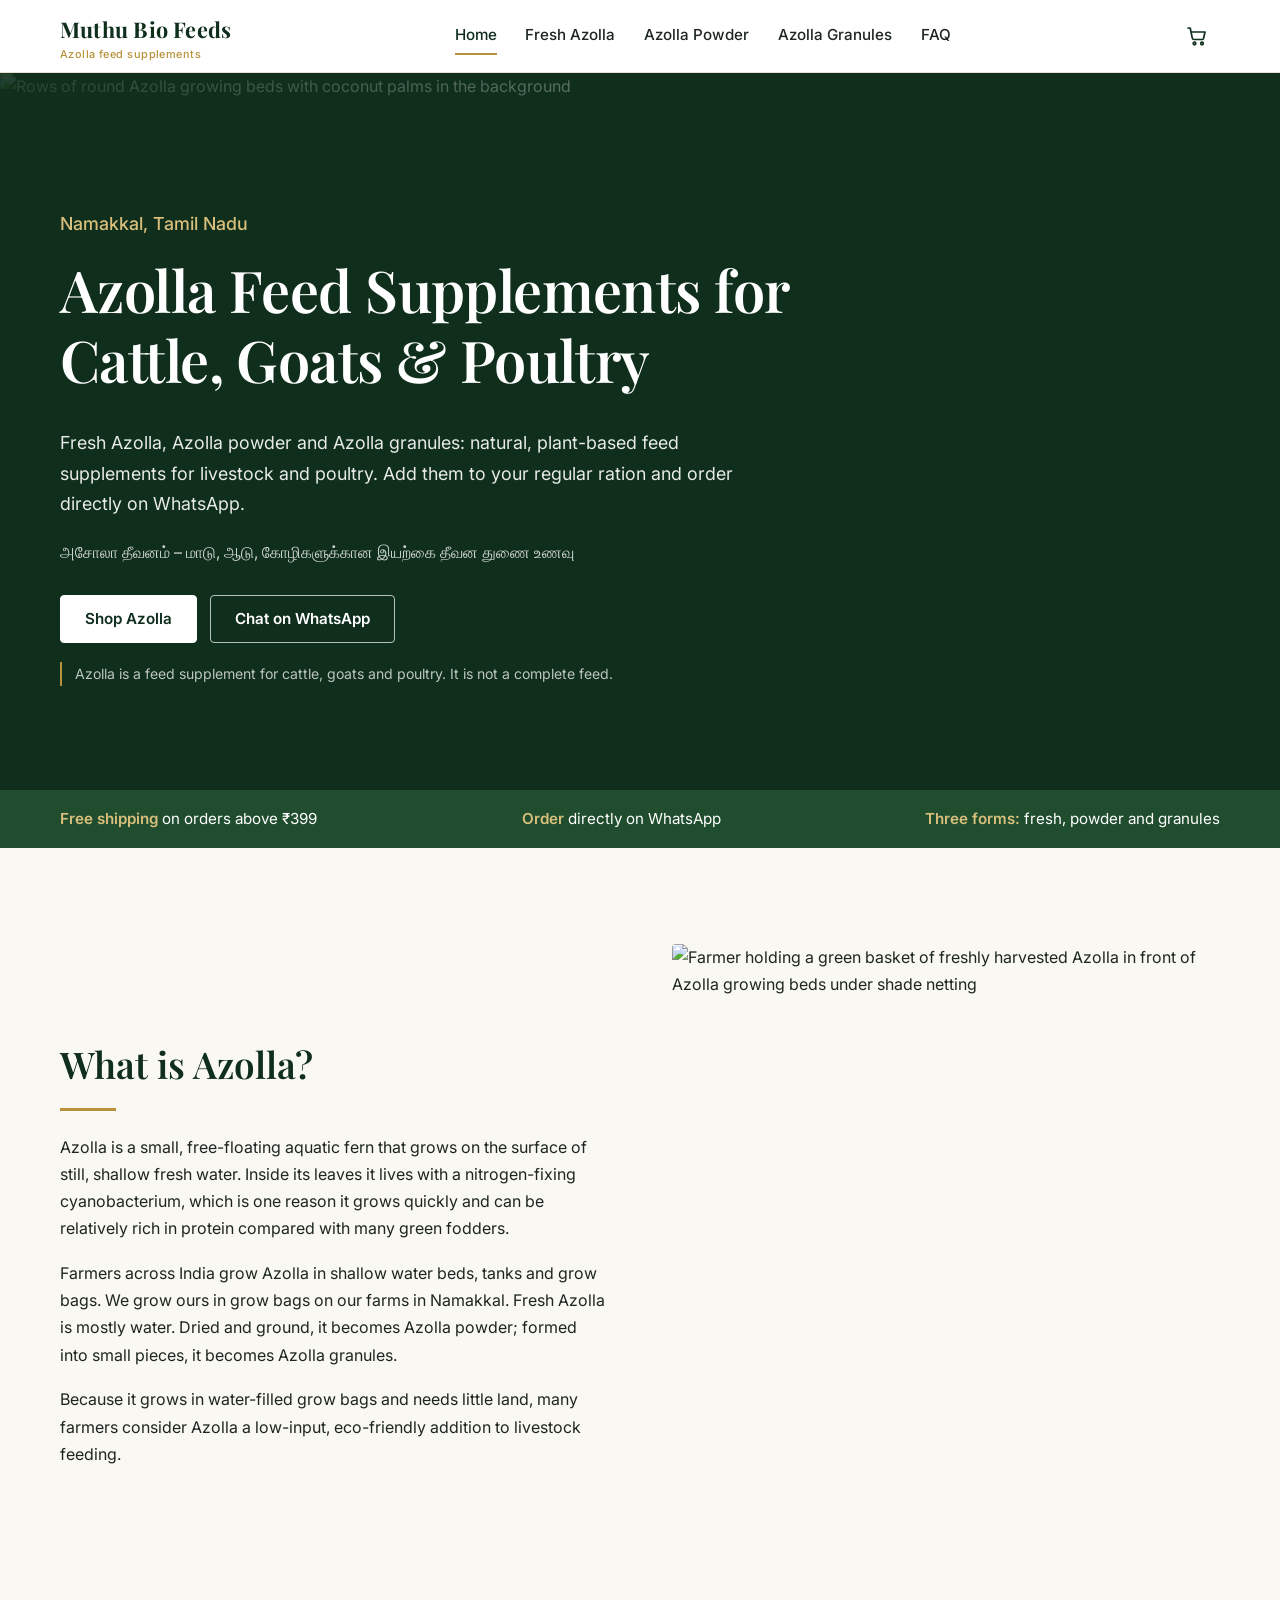
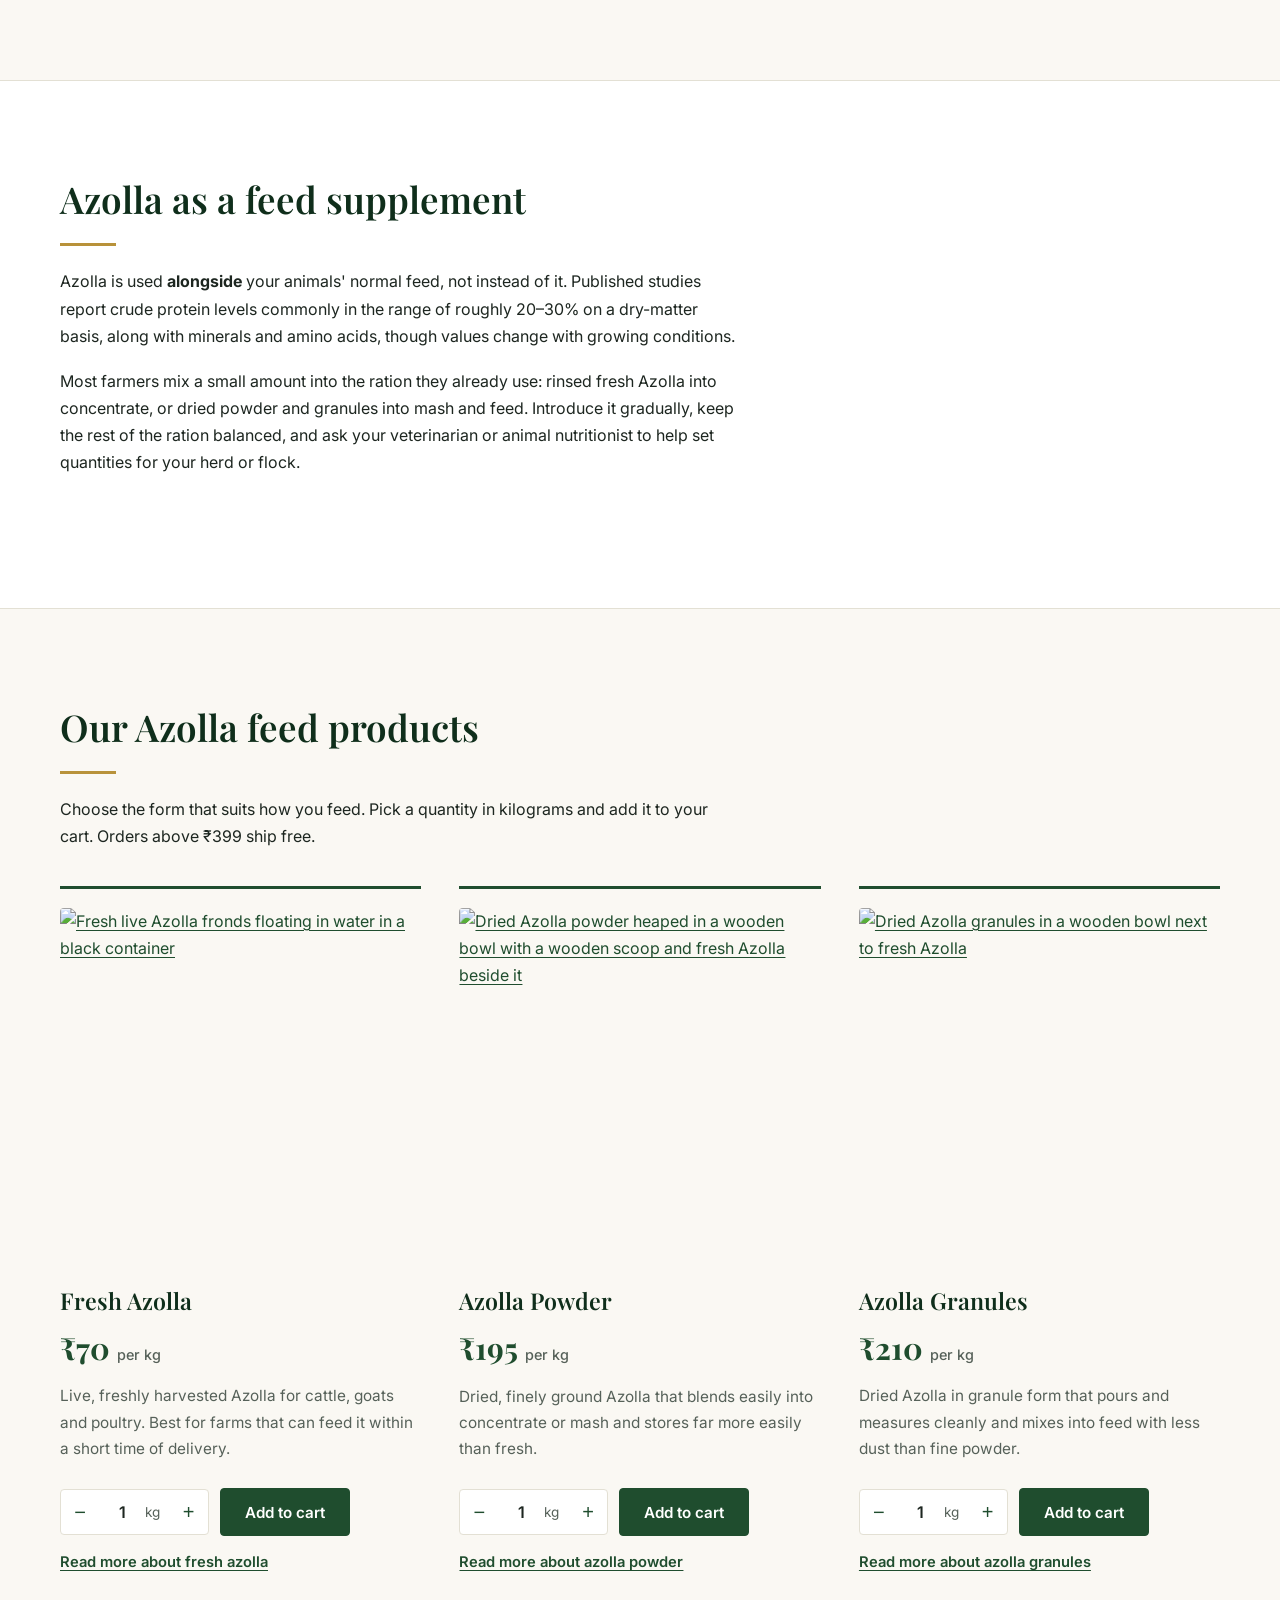
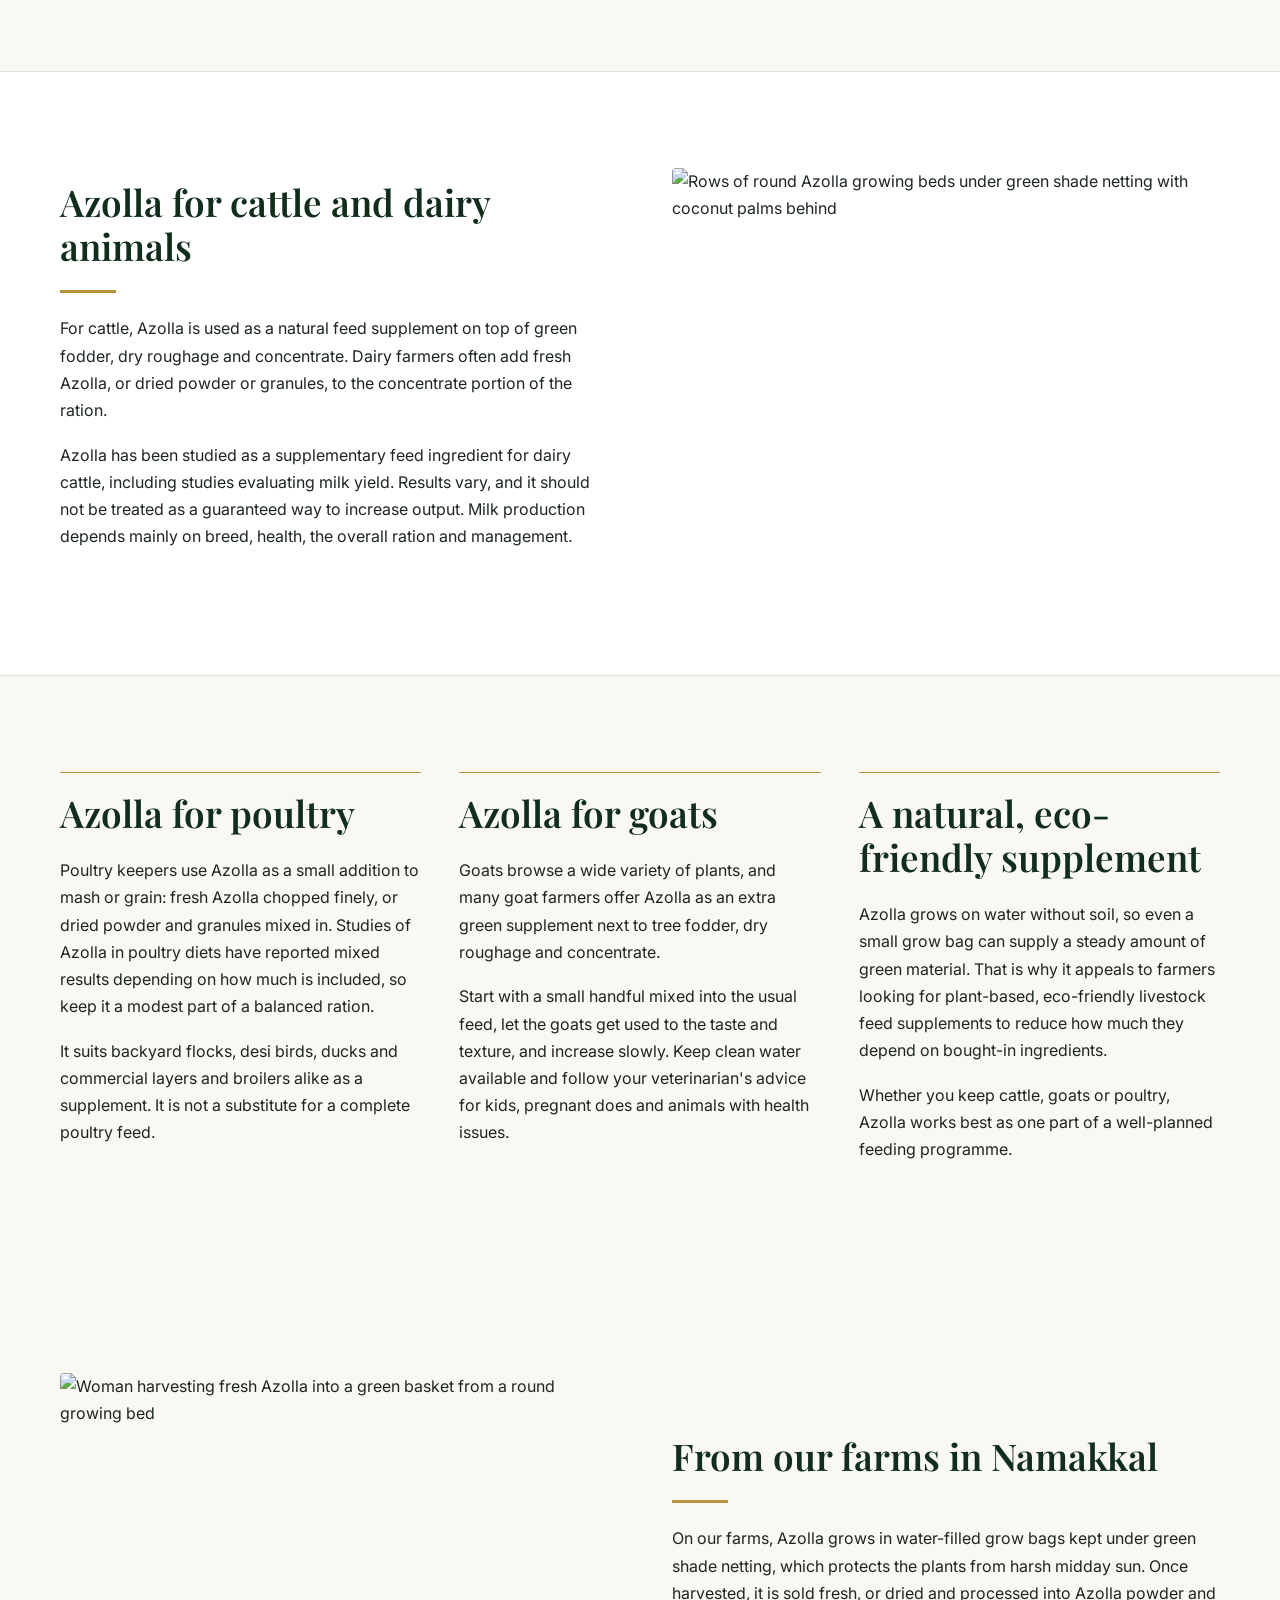
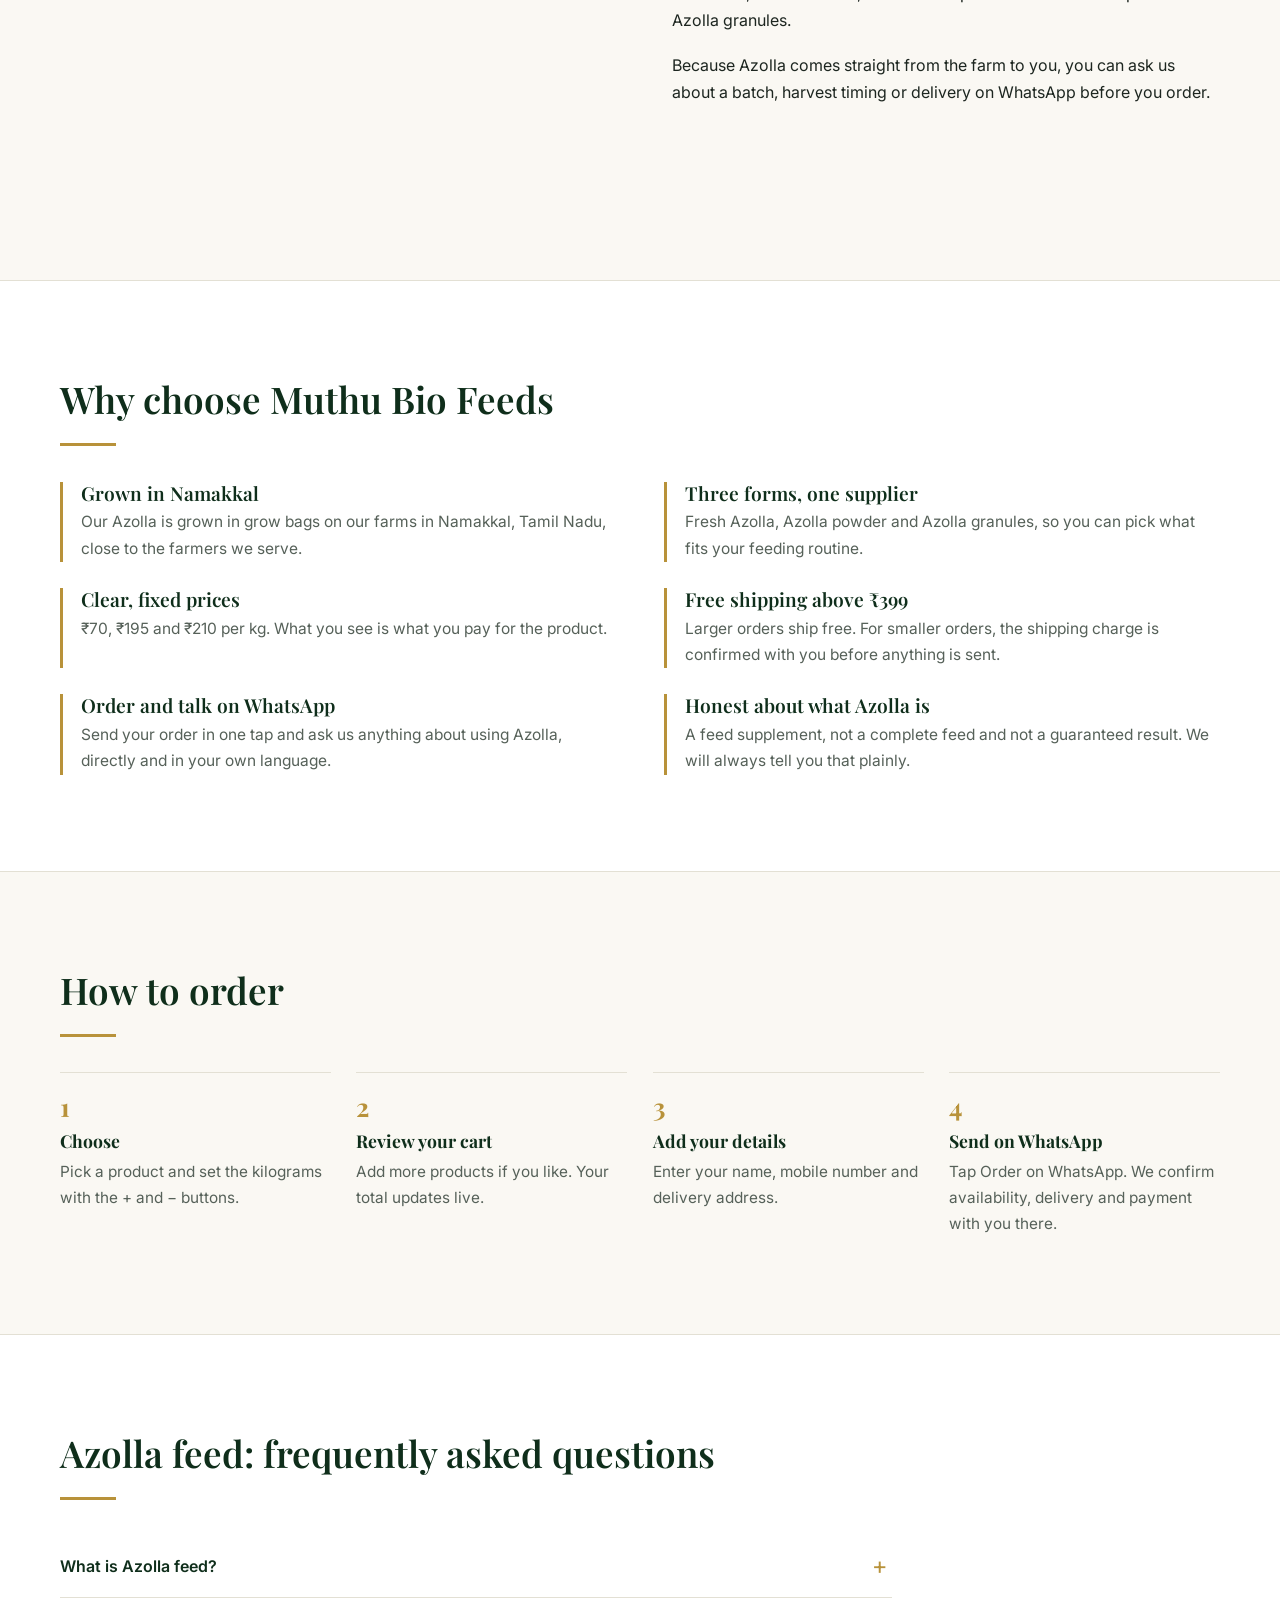
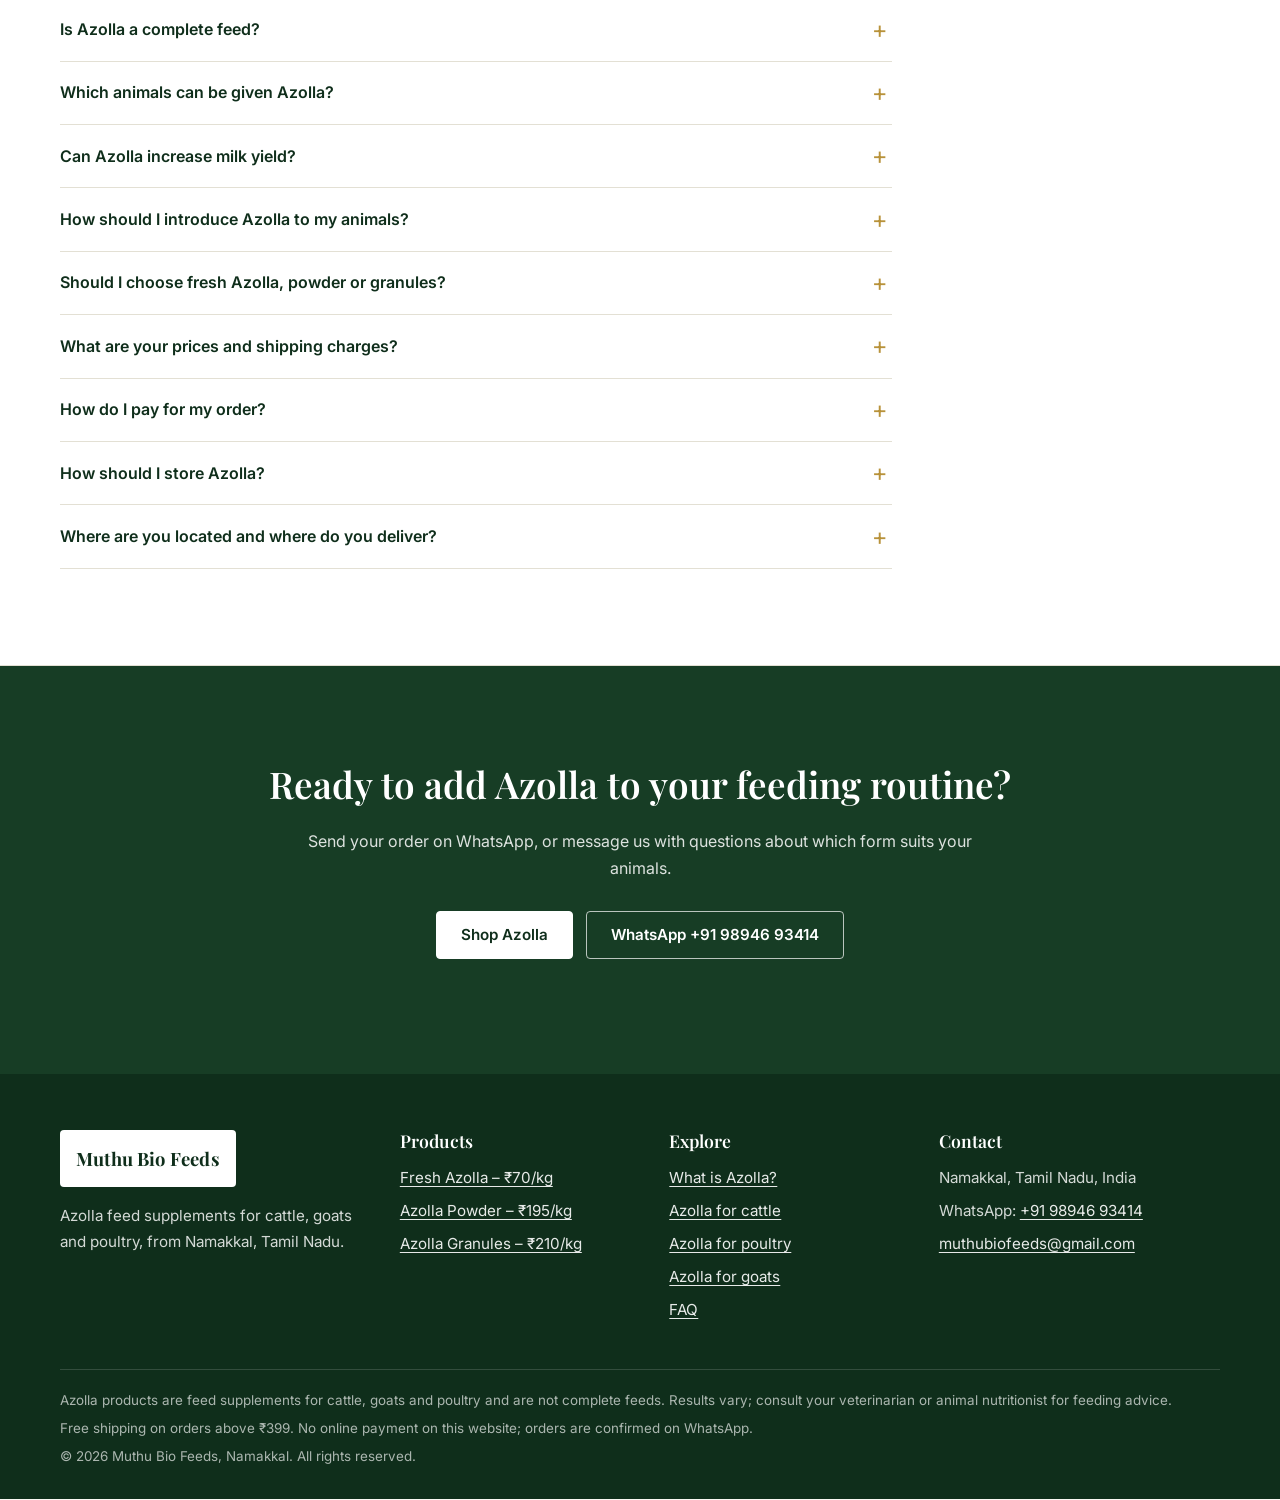
==== commit b78a2af7: "Add files via upload" ====
--- a/index.html
+++ b/index.html
@@ -3,32 +3,32 @@
 <head>
 <meta charset="utf-8">
 <meta name="viewport" content="width=device-width, initial-scale=1">
-<title>Fresh Azolla for Cattle Feed, ₹70/kg | Muthu Bio Feeds</title>
-<meta name="description" content="Buy fresh Azolla from Namakkal at ₹70/kg, a green feed supplement for cattle, goats and poultry. Free shipping above ₹399. Order on WhatsApp.">
+<title>Azolla Feed for Cattle, Goats &amp; Poultry | Muthu Bio Feeds</title>
+<meta name="description" content="Fresh Azolla, Azolla powder and Azolla granules from Namakkal, Tamil Nadu. Natural feed supplements for cattle, goats and poultry. Order on WhatsApp.">
 <meta name="robots" content="index, follow, max-image-preview:large">
-<link rel="canonical" href="https://azolla.shop/fresh-azolla/">
+<link rel="canonical" href="https://azolla.shop/">
 <meta name="theme-color" content="#1f4d2e">
 <meta property="og:type" content="website">
 <meta property="og:site_name" content="Muthu Bio Feeds">
 <meta property="og:locale" content="en_IN">
-<meta property="og:title" content="Fresh Azolla for Cattle Feed, ₹70/kg | Muthu Bio Feeds">
-<meta property="og:description" content="Buy fresh Azolla from Namakkal at ₹70/kg, a green feed supplement for cattle, goats and poultry. Free shipping above ₹399. Order on WhatsApp.">
-<meta property="og:url" content="https://azolla.shop/fresh-azolla/">
-<meta property="og:image" content="https://azolla.shop/assets/images/product-fresh-azolla.jpg">
-<meta property="og:image:alt" content="Fresh live Azolla fronds floating in water in a black container">
+<meta property="og:title" content="Azolla Feed for Cattle, Goats &amp; Poultry | Muthu Bio Feeds">
+<meta property="og:description" content="Fresh Azolla, Azolla powder and Azolla granules from Namakkal, Tamil Nadu. Natural feed supplements for cattle, goats and poultry. Order on WhatsApp.">
+<meta property="og:url" content="https://azolla.shop/">
+<meta property="og:image" content="https://azolla.shop/assets/images/hero-farm.jpg">
+<meta property="og:image:alt" content="Azolla growing beds under green shade netting">
 <meta name="twitter:card" content="summary_large_image">
-<meta name="twitter:title" content="Fresh Azolla for Cattle Feed, ₹70/kg | Muthu Bio Feeds">
-<meta name="twitter:description" content="Buy fresh Azolla from Namakkal at ₹70/kg, a green feed supplement for cattle, goats and poultry. Free shipping above ₹399. Order on WhatsApp.">
-<meta name="twitter:image" content="https://azolla.shop/assets/images/product-fresh-azolla.jpg">
-<link rel="icon" href="../favicon.ico" sizes="any">
-<link rel="icon" type="image/png" sizes="32x32" href="../assets/images/favicon-32.png">
-<link rel="icon" type="image/png" sizes="16x16" href="../assets/images/favicon-16.png">
-<link rel="apple-touch-icon" sizes="180x180" href="../assets/images/favicon-180.png">
-<link rel="icon" type="image/png" sizes="512x512" href="../assets/images/favicon-512.png">
+<meta name="twitter:title" content="Azolla Feed for Cattle, Goats &amp; Poultry | Muthu Bio Feeds">
+<meta name="twitter:description" content="Fresh Azolla, Azolla powder and Azolla granules from Namakkal, Tamil Nadu. Natural feed supplements for cattle, goats and poultry. Order on WhatsApp.">
+<meta name="twitter:image" content="https://azolla.shop/assets/images/hero-farm.jpg">
+<link rel="icon" href="favicon.ico" sizes="any">
+<link rel="icon" type="image/png" sizes="32x32" href="assets/images/favicon-32.png">
+<link rel="icon" type="image/png" sizes="16x16" href="assets/images/favicon-16.png">
+<link rel="apple-touch-icon" sizes="180x180" href="assets/images/favicon-180.png">
+<link rel="icon" type="image/png" sizes="512x512" href="assets/images/favicon-512.png">
 <link rel="preconnect" href="https://fonts.googleapis.com">
 <link rel="preconnect" href="https://fonts.gstatic.com" crossorigin>
 <link href="https://fonts.googleapis.com/css2?family=Inter:wght@400;500;600;700&family=Playfair+Display:wght@600;700&display=swap" rel="stylesheet">
-<link rel="stylesheet" href="../style.css">
+<link rel="stylesheet" href="style.css">
 <script type="application/ld+json">
 {
   "@context": "https://schema.org",
@@ -49,6 +49,13 @@
         "addressRegion": "Tamil Nadu",
         "addressCountry": "IN"
       }
+    },
+    {
+      "@type": "WebSite",
+      "@id": "https://azolla.shop/#website",
+      "url": "https://azolla.shop/",
+      "name": "Muthu Bio Feeds",
+      "inLanguage": "en-IN"
     },
     {
       "@type": "Product",
@@ -70,6 +77,48 @@
           "@id": "https://azolla.shop/#business"
         }
       }
+    },
+    {
+      "@type": "Product",
+      "@id": "https://azolla.shop/azolla-powder/#product",
+      "name": "Azolla Powder",
+      "description": "Dried, finely ground Azolla that blends easily into concentrate or mash and stores far more easily than fresh.",
+      "image": "https://azolla.shop/assets/images/product-azolla-powder.jpg",
+      "url": "https://azolla.shop/azolla-powder/",
+      "brand": {
+        "@type": "Brand",
+        "name": "Muthu Bio Feeds"
+      },
+      "offers": {
+        "@type": "Offer",
+        "url": "https://azolla.shop/azolla-powder/",
+        "price": "195",
+        "priceCurrency": "INR",
+        "seller": {
+          "@id": "https://azolla.shop/#business"
+        }
+      }
+    },
+    {
+      "@type": "Product",
+      "@id": "https://azolla.shop/azolla-granules/#product",
+      "name": "Azolla Granules",
+      "description": "Dried Azolla in granule form that pours and measures cleanly and mixes into feed with less dust than fine powder.",
+      "image": "https://azolla.shop/assets/images/product-azolla-granules.jpg",
+      "url": "https://azolla.shop/azolla-granules/",
+      "brand": {
+        "@type": "Brand",
+        "name": "Muthu Bio Feeds"
+      },
+      "offers": {
+        "@type": "Offer",
+        "url": "https://azolla.shop/azolla-granules/",
+        "price": "210",
+        "priceCurrency": "INR",
+        "seller": {
+          "@id": "https://azolla.shop/#business"
+        }
+      }
     }
   ]
 }
@@ -77,19 +126,87 @@
 <script type="application/ld+json">
 {
   "@context": "https://schema.org",
-  "@type": "BreadcrumbList",
-  "itemListElement": [
-    {
-      "@type": "ListItem",
-      "position": 1,
-      "name": "Home",
-      "item": "https://azolla.shop/"
-    },
-    {
-      "@type": "ListItem",
-      "position": 2,
-      "name": "Fresh Azolla",
-      "item": "https://azolla.shop/fresh-azolla/"
+  "@type": "FAQPage",
+  "mainEntity": [
+    {
+      "@type": "Question",
+      "name": "What is Azolla feed?",
+      "acceptedAnswer": {
+        "@type": "Answer",
+        "text": "Azolla is a small, fast-growing floating fern that grows on still fresh water. It is used as a plant-based feed supplement for cattle, goats and poultry. Muthu Bio Feeds sells it as fresh Azolla, dried Azolla powder and dried Azolla granules."
+      }
+    },
+    {
+      "@type": "Question",
+      "name": "Is Azolla a complete feed?",
+      "acceptedAnswer": {
+        "@type": "Answer",
+        "text": "No. Azolla is a feed supplement. It is added to your animals' regular ration of fodder, roughage and concentrate and does not replace it. Our products are never meant to be a complete feed."
+      }
+    },
+    {
+      "@type": "Question",
+      "name": "Which animals can be given Azolla?",
+      "acceptedAnswer": {
+        "@type": "Answer",
+        "text": "Farmers commonly feed Azolla to dairy and other cattle, goats and poultry. Quantities differ by species, age and diet, so start small and ask your veterinarian or animal nutritionist for guidance."
+      }
+    },
+    {
+      "@type": "Question",
+      "name": "Can Azolla increase milk yield?",
+      "acceptedAnswer": {
+        "@type": "Answer",
+        "text": "Azolla has been studied as a supplementary feed ingredient for dairy cattle, including studies evaluating milk yield. Results vary, and Azolla should not be treated as a guaranteed way to increase output. Milk production depends mainly on breed, health, the overall ration and management."
+      }
+    },
+    {
+      "@type": "Question",
+      "name": "How should I introduce Azolla to my animals?",
+      "acceptedAnswer": {
+        "@type": "Answer",
+        "text": "Mix a small amount with the feed they already accept and increase slowly over several days to a week while watching their appetite and droppings. If you notice any problem, stop and consult your veterinarian."
+      }
+    },
+    {
+      "@type": "Question",
+      "name": "Should I choose fresh Azolla, powder or granules?",
+      "acceptedAnswer": {
+        "@type": "Answer",
+        "text": "Fresh Azolla is a green supplement that should be used soon after delivery. Azolla powder and granules are dried, store more easily and mix into concentrate or mash. Granules are easier to scoop and produce less dust than powder."
+      }
+    },
+    {
+      "@type": "Question",
+      "name": "What are your prices and shipping charges?",
+      "acceptedAnswer": {
+        "@type": "Answer",
+        "text": "Fresh Azolla is ₹70/kg, Azolla powder is ₹195/kg and Azolla granules are ₹210/kg. Orders above ₹399 ship free. For orders below ₹399 the shipping charge is confirmed with you on WhatsApp."
+      }
+    },
+    {
+      "@type": "Question",
+      "name": "How do I pay for my order?",
+      "acceptedAnswer": {
+        "@type": "Answer",
+        "text": "There is no online payment on this website. Choose your products, add your name, mobile number and address, and tap Order on WhatsApp. We confirm the order, delivery and payment details with you on WhatsApp."
+      }
+    },
+    {
+      "@type": "Question",
+      "name": "How should I store Azolla?",
+      "acceptedAnswer": {
+        "@type": "Answer",
+        "text": "Use fresh Azolla within a short time and keep it cool and shaded. Keep Azolla powder and granules in a clean, dry, airtight container away from moisture, heat and direct sunlight."
+      }
+    },
+    {
+      "@type": "Question",
+      "name": "Where are you located and where do you deliver?",
+      "acceptedAnswer": {
+        "@type": "Answer",
+        "text": "We are based in Namakkal, Tamil Nadu, India. Message us on WhatsApp at +91 98946 93414 with your location and we will confirm delivery availability and timing for your area."
+      }
     }
   ]
 }
@@ -99,16 +216,16 @@
 <a class="skip" href="#main">Skip to content</a>
 <header class="site-header">
   <div class="wrap header-in">
-    <a class="brand" href="../" aria-label="Muthu Bio Feeds home">
-      <img src="../assets/images/logo.png" alt="Muthu Bio Feeds logo" width="116" height="52" onerror="this.parentNode.classList.add('no-logo')">
+    <a class="brand" href="./" aria-label="Muthu Bio Feeds home">
+      <img src="assets/images/logo.png" alt="Muthu Bio Feeds logo" width="116" height="52" onerror="this.parentNode.classList.add('no-logo')">
       <span class="brand-text">Muthu Bio Feeds<small>Azolla feed supplements</small></span>
     </a>
     <nav class="nav" id="site-nav" aria-label="Main">
-      <a href="../">Home</a>
-      <a href="../fresh-azolla/" aria-current="page">Fresh Azolla</a>
-      <a href="../azolla-powder/">Azolla Powder</a>
-      <a href="../azolla-granules/">Azolla Granules</a>
-      <a href="../#faq">FAQ</a>
+      <a href="./" aria-current="page">Home</a>
+      <a href="fresh-azolla/">Fresh Azolla</a>
+      <a href="azolla-powder/">Azolla Powder</a>
+      <a href="azolla-granules/">Azolla Granules</a>
+      <a href="#faq">FAQ</a>
     </nav>
     <div class="header-actions">
       <button type="button" class="icon-btn" id="cart-btn" data-open-cart aria-label="Open cart"><svg viewBox="0 0 24 24" fill="none" stroke="currentColor" stroke-width="1.7" stroke-linecap="round" stroke-linejoin="round" aria-hidden="true"><path d="M3 4h2.2l2.1 10.2a1.6 1.6 0 0 0 1.6 1.3h8.1a1.6 1.6 0 0 0 1.6-1.2L20 8H6.2"/><circle cx="9.5" cy="19.5" r="1.3"/><circle cx="17" cy="19.5" r="1.3"/></svg><span class="cart-badge" id="cart-badge" aria-hidden="true">0</span></button>
@@ -118,61 +235,222 @@
 </header>
 
 <main id="main">
-<div class="wrap">
-  <nav class="crumbs" aria-label="Breadcrumb"><a href="../">Home</a><span aria-hidden="true">/</span><span>Fresh Azolla</span></nav>
-  <div class="pp">
-    <div class="pp-img"><img src="../assets/images/product-fresh-azolla.jpg" alt="Fresh live Azolla fronds floating in water in a black container" width="1200" height="800" fetchpriority="high"></div>
-    <div>
-      <h1 style="font-size:clamp(1.8rem,4vw,2.6rem)">Fresh Azolla — Green Feed Supplement for Cattle, Goats &amp; Poultry</h1>
-      <div class="price">₹70 <small>per kg</small></div>
-      <p>Live Azolla, harvested from our farms in Namakkal and sold by the kilogram at ₹70/kg. Add it to your regular ration as a green supplement.</p>
-      <div class="buybox">
+
+<section class="hero">
+  <img class="hero-img" src="assets/images/hero-farm.jpg" alt="Rows of round Azolla growing beds with coconut palms in the background" width="1659" height="648" fetchpriority="high">
+  <div class="wrap hero-in">
+    <p class="place">Namakkal, Tamil Nadu</p>
+    <h1>Azolla Feed Supplements for Cattle, Goats & Poultry</h1>
+    <p>Fresh Azolla, Azolla powder and Azolla granules: natural, plant-based feed supplements for livestock and poultry. Add them to your regular ration and order directly on WhatsApp.</p>
+    <p class="ta" lang="ta">அசோலா தீவனம் &ndash; மாடு, ஆடு, கோழிகளுக்கான இயற்கை தீவன துணை உணவு</p>
+    <div class="hero-cta">
+      <a class="btn light" href="#products">Shop Azolla</a>
+      <a class="btn outline-light" href="https://wa.me/919894693414?text=Hello%20Muthu%20Bio%20Feeds%2C%20I%20would%20like%20to%20know%20more%20about%20your%20Azolla%20products.">Chat on WhatsApp</a>
+    </div>
+    <p class="note">Azolla is a feed supplement for cattle, goats and poultry. It is not a complete feed.</p>
+  </div>
+</section>
+
+<div class="facts"><div class="wrap"><ul>
+  <li><strong>Free shipping</strong> on orders above ₹399</li>
+  <li><strong>Order</strong> directly on WhatsApp</li>
+  <li><strong>Three forms:</strong> fresh, powder and granules</li>
+</ul></div></div>
+
+<section class="section" id="what-is-azolla">
+  <div class="wrap split">
+    <div class="reveal">
+      <h2>What is Azolla?</h2>
+      <hr class="rule">
+      <p>Azolla is a small, free-floating aquatic fern that grows on the surface of still, shallow fresh water. Inside its leaves it lives with a nitrogen-fixing cyanobacterium, which is one reason it grows quickly and can be relatively rich in protein compared with many green fodders.</p>
+      <p>Farmers across India grow Azolla in shallow water beds, tanks and grow bags. We grow ours in grow bags on our farms in Namakkal. Fresh Azolla is mostly water. Dried and ground, it becomes Azolla powder; formed into small pieces, it becomes Azolla granules.</p>
+      <p>Because it grows in water-filled grow bags and needs little land, many farmers consider Azolla a low-input, eco-friendly addition to livestock feeding.</p>
+    </div>
+    <div class="split-media portrait reveal"><img src="assets/images/about-azolla.jpg" alt="Farmer holding a green basket of freshly harvested Azolla in front of Azolla growing beds under shade netting" width="836" height="1024" loading="lazy"></div>
+  </div>
+</section>
+
+<section class="section tint" id="feed-supplement">
+  <div class="wrap">
+    <div class="section-head reveal">
+      <h2>Azolla as a feed supplement</h2>
+      <hr class="rule">
+      <p>Azolla is used <strong>alongside</strong> your animals' normal feed, not instead of it. Published studies report crude protein levels commonly in the range of roughly 20&ndash;30% on a dry-matter basis, along with minerals and amino acids, though values change with growing conditions.</p>
+      <p>Most farmers mix a small amount into the ration they already use: rinsed fresh Azolla into concentrate, or dried powder and granules into mash and feed. Introduce it gradually, keep the rest of the ration balanced, and ask your veterinarian or animal nutritionist to help set quantities for your herd or flock.</p>
+    </div>
+  </div>
+</section>
+
+<section class="section" id="products">
+  <div class="wrap">
+    <div class="section-head reveal">
+      <h2>Our Azolla feed products</h2>
+      <hr class="rule">
+      <p>Choose the form that suits how you feed. Pick a quantity in kilograms and add it to your cart. Orders above ₹399 ship free.</p>
+    </div>
+    <div class="products">
+      <article class="product reveal">
+        <a class="pimg" href="fresh-azolla/"><img src="assets/images/product-fresh-azolla.jpg" alt="Fresh live Azolla fronds floating in water in a black container" width="1200" height="800" loading="lazy"></a>
+        <h3><a href="fresh-azolla/">Fresh Azolla</a></h3>
+        <div class="price">₹70 <small>per kg</small></div>
+        <p class="desc">Live, freshly harvested Azolla for cattle, goats and poultry. Best for farms that can feed it within a short time of delivery.</p>
         <div class="buy" data-buy>
   <div class="stepper"><button type="button" data-step="-1" aria-label="Decrease quantity">&minus;</button><input type="number" min="1" max="500" value="1" inputmode="numeric" aria-label="Fresh Azolla quantity in kg"><span class="unit">kg</span><button type="button" data-step="1" aria-label="Increase quantity">+</button></div>
   <button type="button" class="btn" data-add="fresh">Add to cart</button>
 </div>
-        <p class="ship">Free shipping on orders above ₹399. Below ₹399, shipping is confirmed on WhatsApp. No online payment.</p>
-      </div>
-    </div>
-  </div>
-  <div class="prose reveal" style="padding-bottom:3rem">
-    <h2>About fresh Azolla</h2>
-<p>Fresh Azolla is the whole living plant: a small floating fern that we grow in grow bags on our farms in Namakkal, Tamil Nadu. It is sold by weight at ₹70 per kg and is used by farmers as a green supplement for cattle, goats and poultry, alongside their usual dry fodder, green fodder and concentrate.</p>
-<p>Because fresh Azolla is mostly water, it is bulky compared with the dried forms. Many farmers rinse it in clean water, drain it, and mix it into the regular feed, starting with a small quantity and increasing slowly over about a week while watching how the animals respond. Poultry keepers often chop it finely before mixing it into their mash.</p>
-<h2>Handling and delivery</h2>
-<p>Fresh Azolla is perishable, so it is best to order the quantity you can use within a short time. Keep it cool and out of direct sun until feeding. Delivery timing for fresh orders is confirmed with you on WhatsApp so it reaches you in good condition.</p>
-<p>If you would rather keep a stock of Azolla for longer, our <a href="../azolla-powder/">Azolla powder</a> and <a href="../azolla-granules/">Azolla granules</a> are dried forms that are easier to store.</p>
-
-    <div class="note-box">This product is a feed supplement for cattle, goats and poultry and is not a complete feed. Results vary. Consult your veterinarian or animal nutritionist for feeding advice.</div>
-    <h2>Other Azolla products</h2>
-    <div class="others"><a class="btn ghost" href="../azolla-powder/">Azolla Powder &ndash; ₹195/kg</a><a class="btn ghost" href="../azolla-granules/">Azolla Granules &ndash; ₹210/kg</a></div>
-    <p style="margin-top:1.6rem"><a href="../#faq">Read our Azolla feed FAQ</a> or <a href="https://wa.me/919894693414">message us on WhatsApp</a>.</p>
-  </div>
+        <a class="more" href="fresh-azolla/">Read more about fresh azolla</a>
+      </article>
+      <article class="product reveal">
+        <a class="pimg" href="azolla-powder/"><img src="assets/images/product-azolla-powder.jpg" alt="Dried Azolla powder heaped in a wooden bowl with a wooden scoop and fresh Azolla beside it" width="1200" height="800" loading="lazy"></a>
+        <h3><a href="azolla-powder/">Azolla Powder</a></h3>
+        <div class="price">₹195 <small>per kg</small></div>
+        <p class="desc">Dried, finely ground Azolla that blends easily into concentrate or mash and stores far more easily than fresh.</p>
+        <div class="buy" data-buy>
+  <div class="stepper"><button type="button" data-step="-1" aria-label="Decrease quantity">&minus;</button><input type="number" min="1" max="500" value="1" inputmode="numeric" aria-label="Azolla Powder quantity in kg"><span class="unit">kg</span><button type="button" data-step="1" aria-label="Increase quantity">+</button></div>
+  <button type="button" class="btn" data-add="powder">Add to cart</button>
 </div>
+        <a class="more" href="azolla-powder/">Read more about azolla powder</a>
+      </article>
+      <article class="product reveal">
+        <a class="pimg" href="azolla-granules/"><img src="assets/images/product-azolla-granules.jpg" alt="Dried Azolla granules in a wooden bowl next to fresh Azolla" width="896" height="1024" loading="lazy"></a>
+        <h3><a href="azolla-granules/">Azolla Granules</a></h3>
+        <div class="price">₹210 <small>per kg</small></div>
+        <p class="desc">Dried Azolla in granule form that pours and measures cleanly and mixes into feed with less dust than fine powder.</p>
+        <div class="buy" data-buy>
+  <div class="stepper"><button type="button" data-step="-1" aria-label="Decrease quantity">&minus;</button><input type="number" min="1" max="500" value="1" inputmode="numeric" aria-label="Azolla Granules quantity in kg"><span class="unit">kg</span><button type="button" data-step="1" aria-label="Increase quantity">+</button></div>
+  <button type="button" class="btn" data-add="granules">Add to cart</button>
+</div>
+        <a class="more" href="azolla-granules/">Read more about azolla granules</a>
+      </article>
+    </div>
+  </div>
+</section>
+
+<section class="section tint" id="cattle">
+  <div class="wrap split flip">
+    <div class="split-media reveal"><img src="assets/images/farm-wide.jpg" alt="Rows of round Azolla growing beds under green shade netting with coconut palms behind" width="1200" height="800" loading="lazy"></div>
+    <div class="reveal">
+      <h2>Azolla for cattle and dairy animals</h2>
+      <hr class="rule">
+      <p>For cattle, Azolla is used as a natural feed supplement on top of green fodder, dry roughage and concentrate. Dairy farmers often add fresh Azolla, or dried powder or granules, to the concentrate portion of the ration.</p>
+      <p>Azolla has been studied as a supplementary feed ingredient for dairy cattle, including studies evaluating milk yield. Results vary, and it should not be treated as a guaranteed way to increase output. Milk production depends mainly on breed, health, the overall ration and management.</p>
+    </div>
+  </div>
+</section>
+
+<section class="section" id="poultry">
+  <div class="wrap">
+    <div class="usecases">
+      <div class="usecase reveal">
+        <h2>Azolla for poultry</h2>
+        <p>Poultry keepers use Azolla as a small addition to mash or grain: fresh Azolla chopped finely, or dried powder and granules mixed in. Studies of Azolla in poultry diets have reported mixed results depending on how much is included, so keep it a modest part of a balanced ration.</p>
+        <p>It suits backyard flocks, desi birds, ducks and commercial layers and broilers alike as a supplement. It is not a substitute for a complete poultry feed.</p>
+      </div>
+      <div class="usecase reveal" id="goats">
+        <h2>Azolla for goats</h2>
+        <p>Goats browse a wide variety of plants, and many goat farmers offer Azolla as an extra green supplement next to tree fodder, dry roughage and concentrate.</p>
+        <p>Start with a small handful mixed into the usual feed, let the goats get used to the taste and texture, and increase slowly. Keep clean water available and follow your veterinarian's advice for kids, pregnant does and animals with health issues.</p>
+      </div>
+      <div class="usecase reveal">
+        <h2>A natural, eco-friendly supplement</h2>
+        <p>Azolla grows on water without soil, so even a small grow bag can supply a steady amount of green material. That is why it appeals to farmers looking for plant-based, eco-friendly livestock feed supplements to reduce how much they depend on bought-in ingredients.</p>
+        <p>Whether you keep cattle, goats or poultry, Azolla works best as one part of a well-planned feeding programme.</p>
+      </div>
+    </div>
+  </div>
+</section>
+
+<section class="section" id="farm">
+  <div class="wrap split">
+    <div class="split-media reveal"><img src="assets/images/farm-video-poster.jpg" alt="Woman harvesting fresh Azolla into a green basket from a round growing bed" width="1200" height="800" loading="lazy"></div>
+    <div class="reveal">
+      <h2>From our farms in Namakkal</h2>
+      <hr class="rule">
+      <p>On our farms, Azolla grows in water-filled grow bags kept under green shade netting, which protects the plants from harsh midday sun. Once harvested, it is sold fresh, or dried and processed into Azolla powder and Azolla granules.</p>
+      <p>Because Azolla comes straight from the farm to you, you can ask us about a batch, harvest timing or delivery on WhatsApp before you order.</p>
+    </div>
+  </div>
+</section>
+
+<section class="section tint" id="why">
+  <div class="wrap">
+    <div class="section-head reveal"><h2>Why choose Muthu Bio Feeds</h2><hr class="rule"></div>
+    <div class="why">
+      <div class="reveal"><h3>Grown in Namakkal</h3><p>Our Azolla is grown in grow bags on our farms in Namakkal, Tamil Nadu, close to the farmers we serve.</p></div>
+      <div class="reveal"><h3>Three forms, one supplier</h3><p>Fresh Azolla, Azolla powder and Azolla granules, so you can pick what fits your feeding routine.</p></div>
+      <div class="reveal"><h3>Clear, fixed prices</h3><p>₹70, ₹195 and ₹210 per kg. What you see is what you pay for the product.</p></div>
+      <div class="reveal"><h3>Free shipping above ₹399</h3><p>Larger orders ship free. For smaller orders, the shipping charge is confirmed with you before anything is sent.</p></div>
+      <div class="reveal"><h3>Order and talk on WhatsApp</h3><p>Send your order in one tap and ask us anything about using Azolla, directly and in your own language.</p></div>
+      <div class="reveal"><h3>Honest about what Azolla is</h3><p>A feed supplement, not a complete feed and not a guaranteed result. We will always tell you that plainly.</p></div>
+    </div>
+  </div>
+</section>
+
+<section class="section" id="how-to-order">
+  <div class="wrap">
+    <div class="section-head reveal"><h2>How to order</h2><hr class="rule"></div>
+    <ol class="steps">
+      <li class="reveal"><strong>Choose</strong>Pick a product and set the kilograms with the + and &minus; buttons.</li>
+      <li class="reveal"><strong>Review your cart</strong>Add more products if you like. Your total updates live.</li>
+      <li class="reveal"><strong>Add your details</strong>Enter your name, mobile number and delivery address.</li>
+      <li class="reveal"><strong>Send on WhatsApp</strong>Tap Order on WhatsApp. We confirm availability, delivery and payment with you there.</li>
+    </ol>
+  </div>
+</section>
+
+<section class="section tint" id="faq">
+  <div class="wrap">
+    <div class="section-head reveal"><h2>Azolla feed: frequently asked questions</h2><hr class="rule"></div>
+    <div class="faq reveal">
+      <details><summary>What is Azolla feed?</summary><p>Azolla is a small, fast-growing floating fern that grows on still fresh water. It is used as a plant-based feed supplement for cattle, goats and poultry. Muthu Bio Feeds sells it as fresh Azolla, dried Azolla powder and dried Azolla granules.</p></details>
+      <details><summary>Is Azolla a complete feed?</summary><p>No. Azolla is a feed supplement. It is added to your animals&#x27; regular ration of fodder, roughage and concentrate and does not replace it. Our products are never meant to be a complete feed.</p></details>
+      <details><summary>Which animals can be given Azolla?</summary><p>Farmers commonly feed Azolla to dairy and other cattle, goats and poultry. Quantities differ by species, age and diet, so start small and ask your veterinarian or animal nutritionist for guidance.</p></details>
+      <details><summary>Can Azolla increase milk yield?</summary><p>Azolla has been studied as a supplementary feed ingredient for dairy cattle, including studies evaluating milk yield. Results vary, and Azolla should not be treated as a guaranteed way to increase output. Milk production depends mainly on breed, health, the overall ration and management.</p></details>
+      <details><summary>How should I introduce Azolla to my animals?</summary><p>Mix a small amount with the feed they already accept and increase slowly over several days to a week while watching their appetite and droppings. If you notice any problem, stop and consult your veterinarian.</p></details>
+      <details><summary>Should I choose fresh Azolla, powder or granules?</summary><p>Fresh Azolla is a green supplement that should be used soon after delivery. Azolla powder and granules are dried, store more easily and mix into concentrate or mash. Granules are easier to scoop and produce less dust than powder.</p></details>
+      <details><summary>What are your prices and shipping charges?</summary><p>Fresh Azolla is ₹70/kg, Azolla powder is ₹195/kg and Azolla granules are ₹210/kg. Orders above ₹399 ship free. For orders below ₹399 the shipping charge is confirmed with you on WhatsApp.</p></details>
+      <details><summary>How do I pay for my order?</summary><p>There is no online payment on this website. Choose your products, add your name, mobile number and address, and tap Order on WhatsApp. We confirm the order, delivery and payment details with you on WhatsApp.</p></details>
+      <details><summary>How should I store Azolla?</summary><p>Use fresh Azolla within a short time and keep it cool and shaded. Keep Azolla powder and granules in a clean, dry, airtight container away from moisture, heat and direct sunlight.</p></details>
+      <details><summary>Where are you located and where do you deliver?</summary><p>We are based in Namakkal, Tamil Nadu, India. Message us on WhatsApp at +91 98946 93414 with your location and we will confirm delivery availability and timing for your area.</p></details>
+    </div>
+  </div>
+</section>
+
+<section class="section cta">
+  <div class="wrap reveal">
+    <h2>Ready to add Azolla to your feeding routine?</h2>
+    <p>Send your order on WhatsApp, or message us with questions about which form suits your animals.</p>
+    <div class="hero-cta">
+      <a class="btn light" href="#products">Shop Azolla</a>
+      <a class="btn outline-light" href="https://wa.me/919894693414">WhatsApp +91 98946 93414</a>
+    </div>
+  </div>
+</section>
+
 </main>
 <footer class="site-footer">
   <div class="wrap">
     <div class="foot-grid">
       <div>
-        <div class="foot-badge" ><img src="../assets/images/logo.png" alt="Muthu Bio Feeds logo" width="142" height="64" loading="lazy" onerror="this.parentNode.classList.add('no-logo')"><span class="brand-text" style="color:#0f2e1b;font-family:var(--font-head);font-weight:700">Muthu Bio Feeds</span></div>
+        <div class="foot-badge" ><img src="assets/images/logo.png" alt="Muthu Bio Feeds logo" width="142" height="64" loading="lazy" onerror="this.parentNode.classList.add('no-logo')"><span class="brand-text" style="color:#0f2e1b;font-family:var(--font-head);font-weight:700">Muthu Bio Feeds</span></div>
         <p>Azolla feed supplements for cattle, goats and poultry, from Namakkal, Tamil Nadu.</p>
       </div>
       <div>
         <h2>Products</h2>
         <ul>
-          <li><a href="../fresh-azolla/">Fresh Azolla &ndash; ₹70/kg</a></li>
-          <li><a href="../azolla-powder/">Azolla Powder &ndash; ₹195/kg</a></li>
-          <li><a href="../azolla-granules/">Azolla Granules &ndash; ₹210/kg</a></li>
+          <li><a href="fresh-azolla/">Fresh Azolla &ndash; ₹70/kg</a></li>
+          <li><a href="azolla-powder/">Azolla Powder &ndash; ₹195/kg</a></li>
+          <li><a href="azolla-granules/">Azolla Granules &ndash; ₹210/kg</a></li>
         </ul>
       </div>
       <div>
         <h2>Explore</h2>
         <ul>
-          <li><a href="../#what-is-azolla">What is Azolla?</a></li>
-          <li><a href="../#cattle">Azolla for cattle</a></li>
-          <li><a href="../#poultry">Azolla for poultry</a></li>
-          <li><a href="../#goats">Azolla for goats</a></li>
-          <li><a href="../#faq">FAQ</a></li>
+          <li><a href="#what-is-azolla">What is Azolla?</a></li>
+          <li><a href="#cattle">Azolla for cattle</a></li>
+          <li><a href="#poultry">Azolla for poultry</a></li>
+          <li><a href="#goats">Azolla for goats</a></li>
+          <li><a href="#faq">FAQ</a></li>
         </ul>
       </div>
       <div>
@@ -201,7 +479,7 @@
   <div class="drawer-body">
     <div class="empty" id="cart-empty">
       <p>Your cart is empty. Choose a product and quantity to start your order.</p>
-      <a class="btn ghost" href="../#products" data-close-cart>See products</a>
+      <a class="btn ghost" href="#products" data-close-cart>See products</a>
     </div>
     <div id="cart-filled" hidden>
       <ul class="cart-list" id="cart-list"></ul>
@@ -221,6 +499,6 @@
   </div>
 </aside>
 <div class="sr-only" id="cart-status" role="status" aria-live="polite"></div>
-<script src="../script.js" defer></script>
+<script src="script.js" defer></script>
 </body>
 </html>
